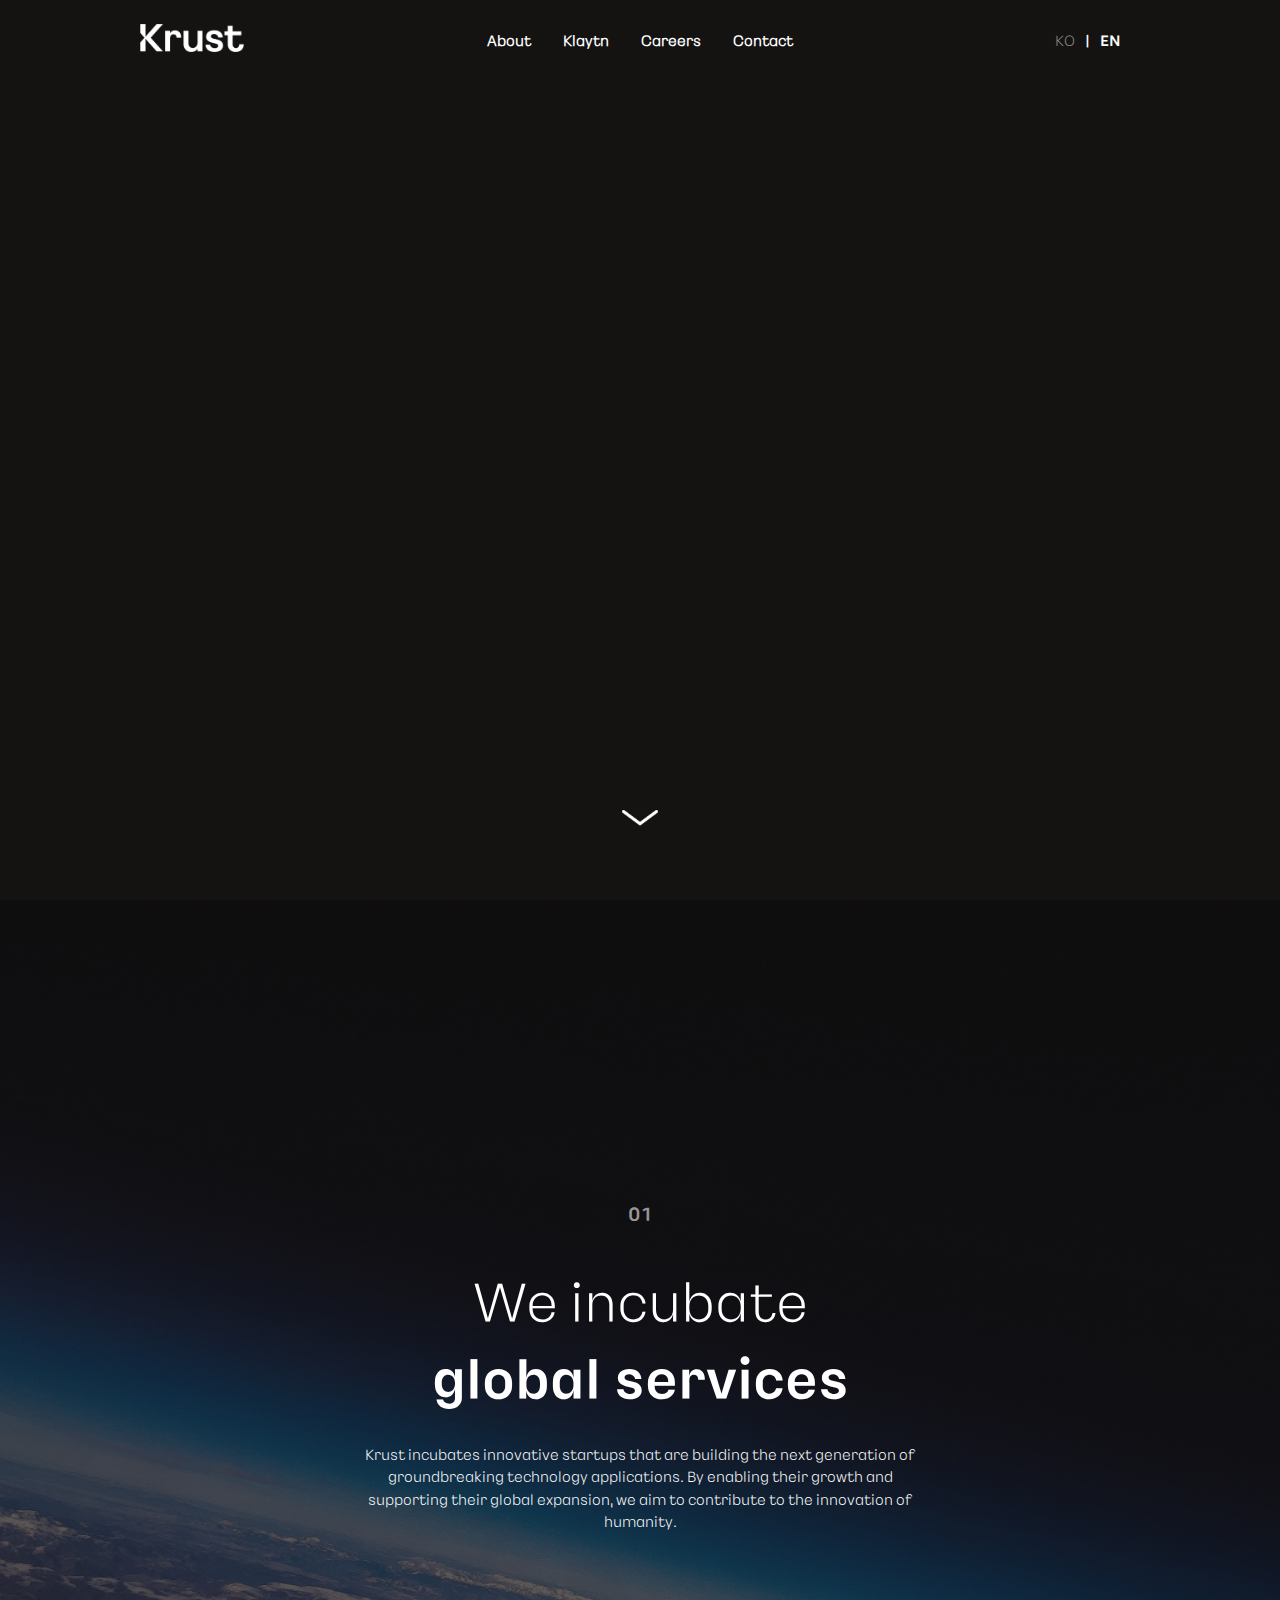
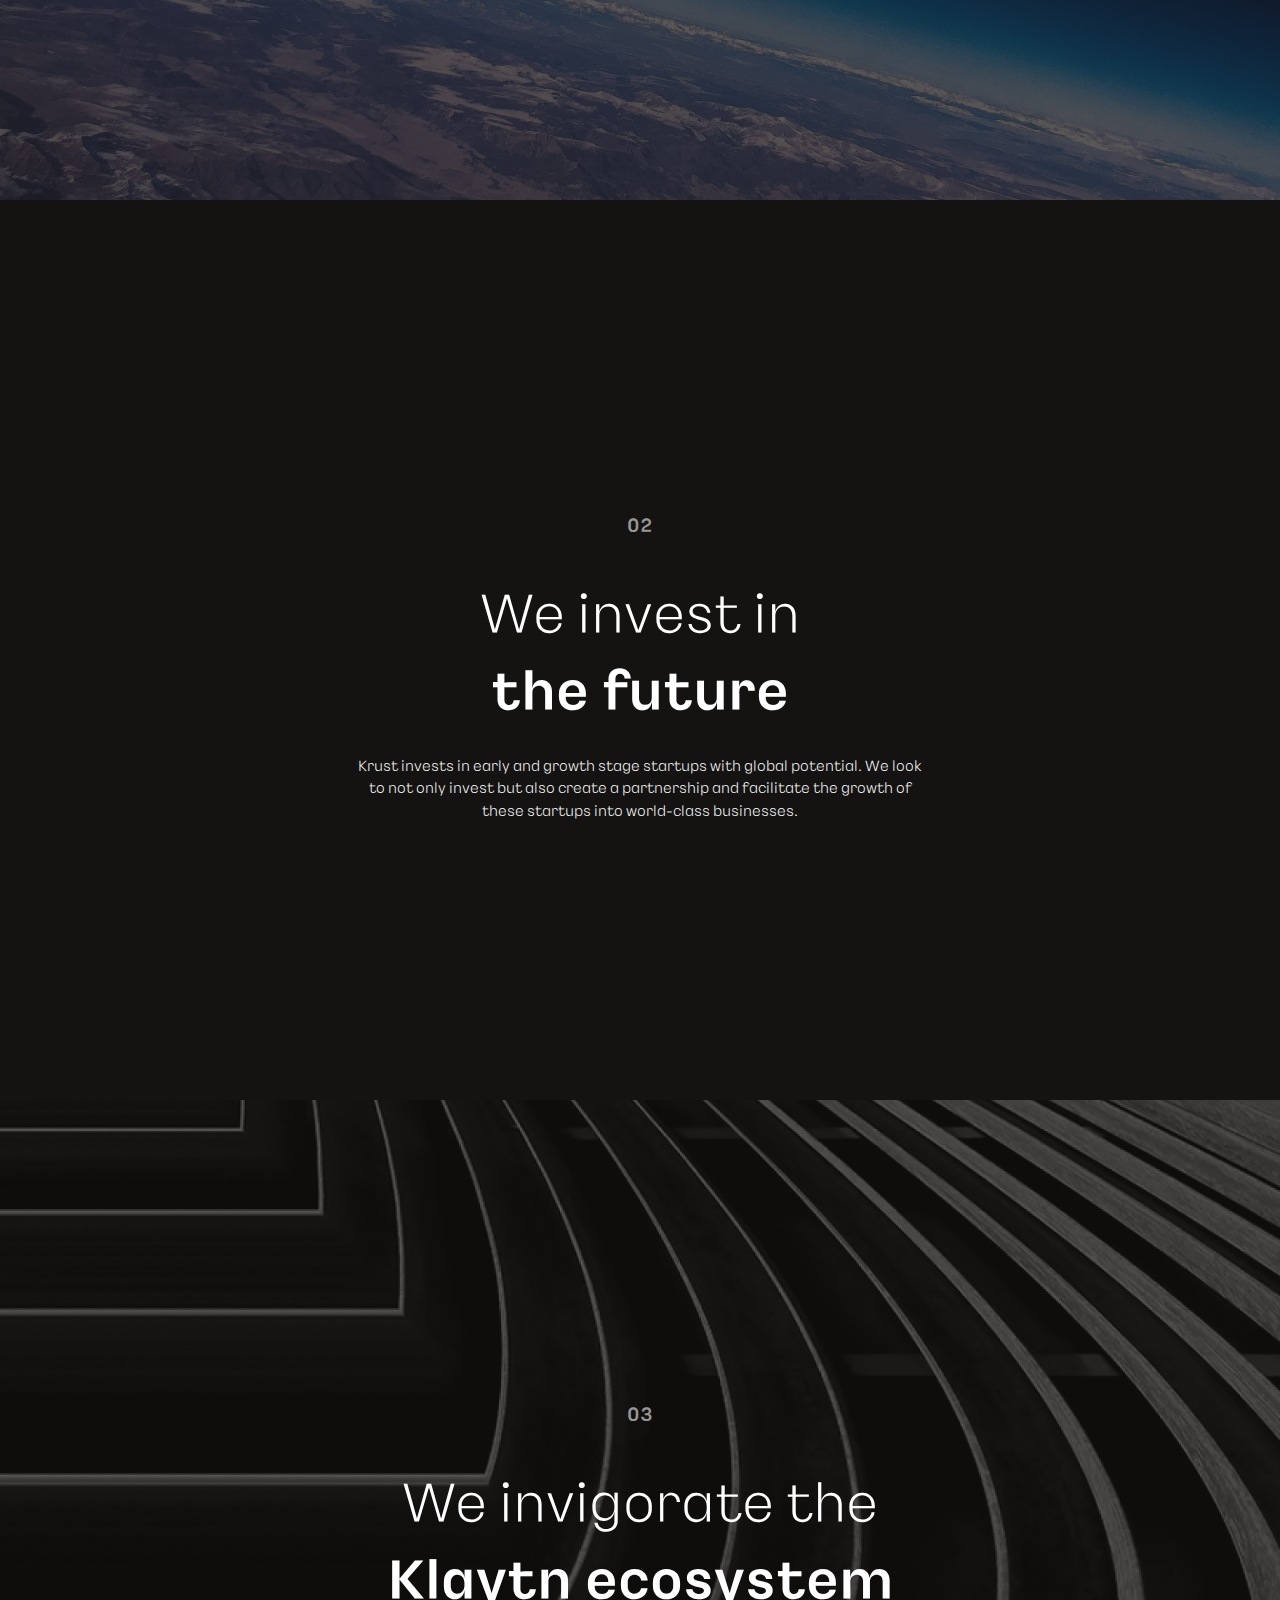
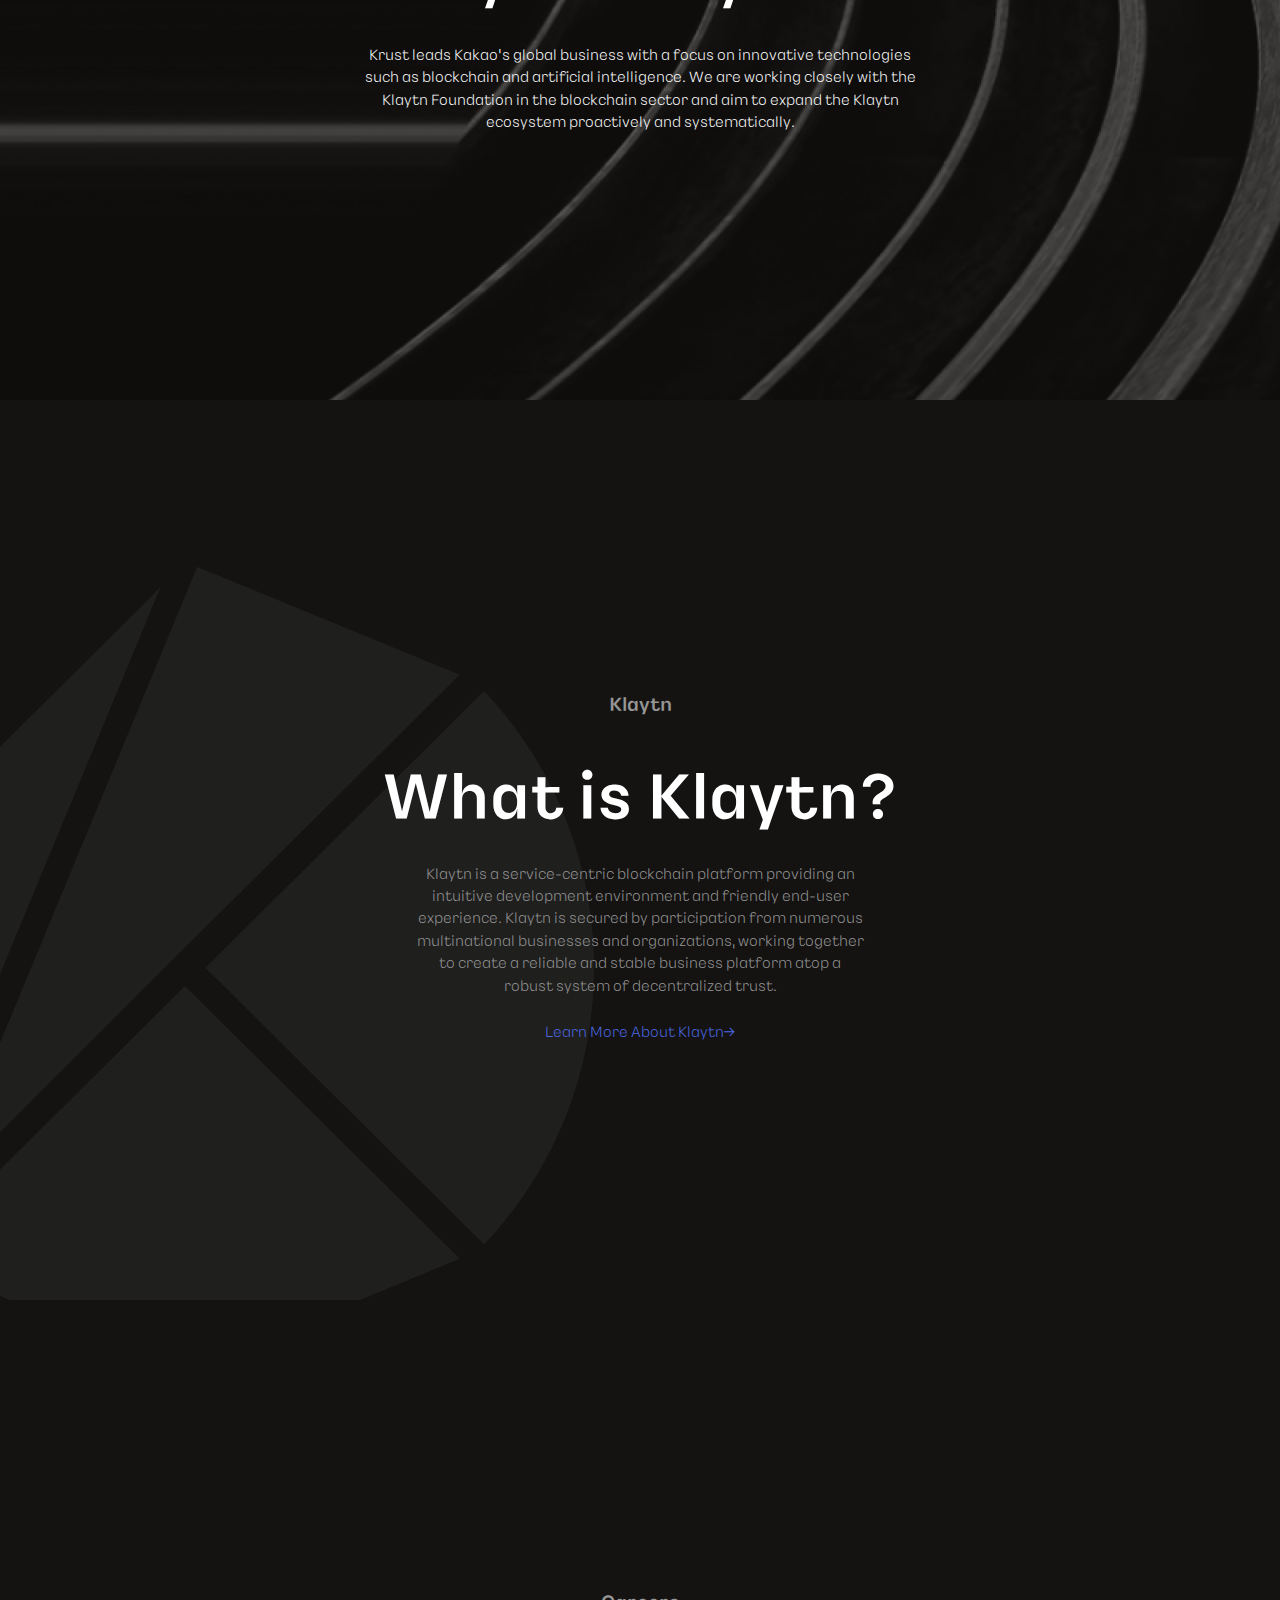
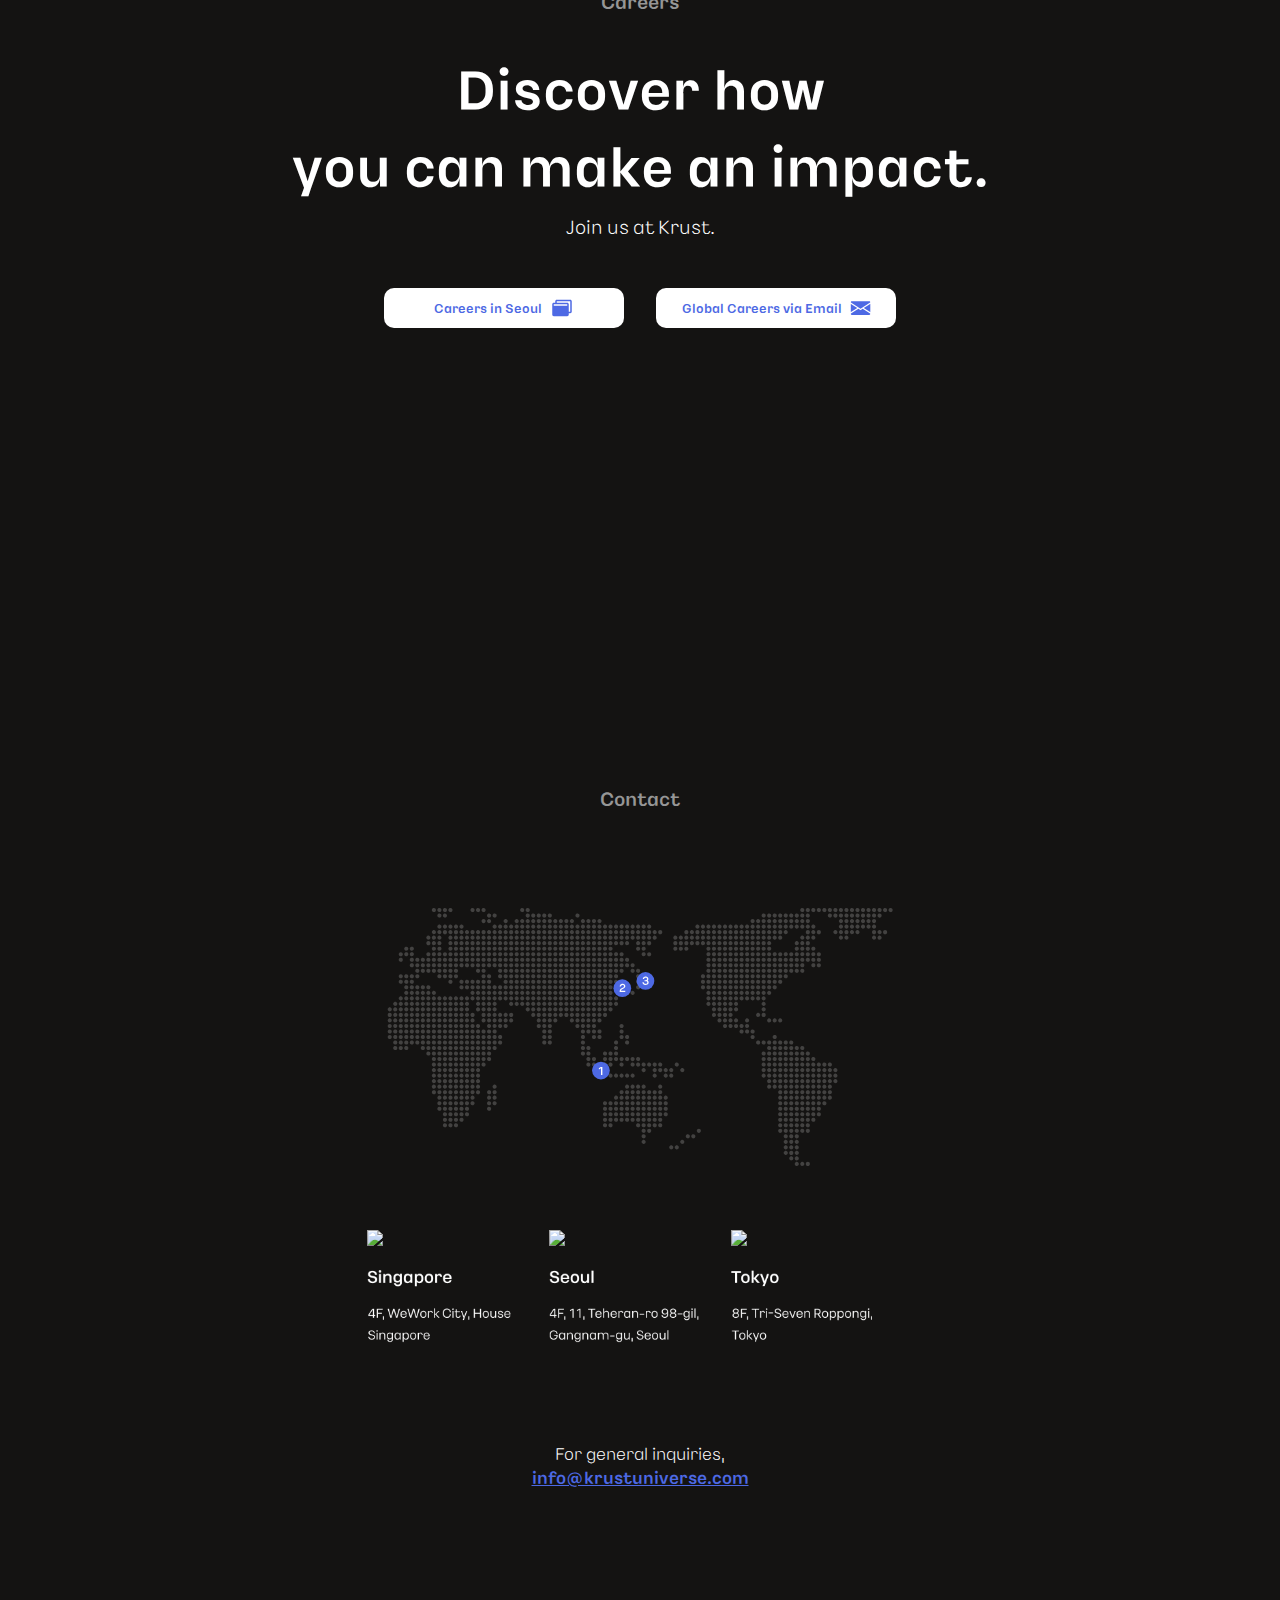
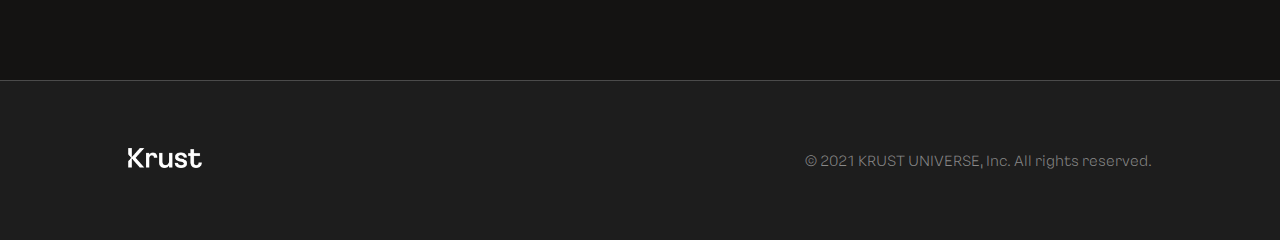
==== index.html @ 685174ff "Organizing files" ====
<!DOCTYPE html>
<html lang="en">
    <head>
        <meta charset="UTF-8">
        <meta http-equiv="X-UA-Compatible" content="IE=edge,chrome=1" />
        <meta name="viewport" content="width=device-width, initial-scale=1, maximum-scale=1, user-scalable=0" />
        <title>Krust</title>
        <link rel="shortcut icon" type="image/jpg" href="./img/fav.png"/>
        <link rel="stylesheet" type="text/css" href="style.css"/>
        <script src="script.js"></script>
    </head>
    <body>
        <div class="header-base header">
            <div class="header-content">
                <a href="#Krust">
                    <img style="height:28px;" src="./img/Krust_Logotype_W.png"/>
                </a>
            </div>
            <div class="header-content plain-text">
                <a href="#About01"><h2 id="menu-about">About</h2></a>
                <a href="#Klaytn"><h2 id="menu-klaytn">Klaytn</h2></a>
                <a href="#Careers"><h2 id="menu-careers">Careers</h2></a>
                <a href="#Contact"><h2 id="menu-contact">Contact</h2></a>
            </div>
            <div class="header-content">
                <div class="lang-button" id="lang-kr" style="color: #898989;" onclick="changeLangToKr()">KO</div>
                <h5 style="margin:0.5rem;">|</h5>
                <div class="lang-button" id="lang-en" style="font-family: 'Kakaosmallbold';"onclick="changeLangToEn()">EN</div>
            </div>
        </div>
        <div class="header-base header-mobile">
            <div style="margin-left: 2rem;" onclick="closeMobileMenu()">
                <a href="#Krust"><img style="height:28px;" src="./img/Krust_Logotype_W.png"/></a>
            </div>
            <div style="display:flex;">
                <div class="header-content-m plain-text">
                    <div class="lang-button" id="lang-kr-mobile" style="color: #898989;" onclick="changeLangToKr()">KO</div>
                    <h5 style="margin:0.5rem;">|</h5>
                    <div class="lang-button" id="lang-en-mobile" style="font-family: 'Kakaosmallbold';"onclick="changeLangToEn()">EN</div>
                </div>
                <div class="header-menu-mobile" onclick="toggleMobileMenu()">
                    <span class="header-menu-mobile-bar"></span>
                    <span class="header-menu-mobile-bar"></span>
                    <span class="header-menu-mobile-bar"></span>
                </div>
            </div>
        </div>
        <div id="menu-mobile">
            <a href="#About01"><h2 onclick="closeMobileMenu()">About</h2></a>
            <a href="#Klaytn"><h2 onclick="closeMobileMenu()">Klaytn</h2></a>
            <a href="#Careers"><h2 onclick="closeMobileMenu()">Careers</h2></a>
            <a href="#Contact"><h2 onclick="closeMobileMenu()">Contact</h2></a>
        </div>
        <div class="page" id="Krust">
            <a href="#About01"><img id="arrow-down" src ="./img/arrow_down.png"/></a>
            <video id="vid-pc" height="100%" autoplay muted loop> 
                <source src="./vid/Krust_video-pc.mp4" type="video/mp4">
                Please check your browser, your browser does not support the video tag.
            </video>
            <video id="vid-mobile" height="100%" autoplay muted loop playsinline> 
                <source src="./vid/Krust_video-m.mp4" type="video/mp4">
                Please check your browser, your browser does not support the video tag.
            </video>
        </div>
        <div class="page" id="About01">
            <div class="mini-heading">01</div>
            <div class="heading-med">
                We incubate
                <div class="bold">global services</div>
            </div>
            <div class="content-desc plain-text en paragraph">
                Krust incubates innovative startups that are building the next generation of groundbreaking technology applications. 
                By enabling their growth and supporting their global expansion, we aim to contribute to the innovation of humanity.
            </div>
            <div class="content-desc plain-text kr paragraph">
                Krust는 차세대 기술 기반 어플레케이션을 만드는 혁신적인 스타트업을 인큐베이팅합니다.
                이들을 성장시키고 글로벌 시장으로 확장하게 함으로써 인류의 혁신에 기여하고자 합니다.
            </div>
        </div>
        <div class="page" id="About02">
            <div class="mini-heading">02</div>
            <div class="heading-med ">
                We invest in
                <div class="bold">the future</div>
            </div>
            <div class="content-desc plain-text en paragraph">
                Krust invests in early and growth stage startups with global potential. 
                We look to not only invest but also create a partnership and facilitate the growth of these startups into world-class businesses.
            </div>
            <div class="content-desc plain-text kr paragraph">
                Krust는 글로벌로 확장할 수 있는 잠재력을 가진 초기 성장단계의 스타트업을 발굴하여 투자합니다.
                투자한 기업간의 파트너십을 구축하고 성장을 지원함으로써 세계적인 기업으로 발돋움하는 데에 보탬이 되고자 합니다.             
            </div>
        </div>
        <div class="page" id="About03">
            <div class="mini-heading">03</div>
            <div class="heading-med">
                We invigorate the
                <div class="bold">Klaytn ecosystem</div>
            </div>
            <div class="content-desc plain-text en paragraph">
                Krust leads Kakao's global business with a focus on innovative technologies such as blockchain and artificial intelligence. 
                We are working closely with the Klaytn Foundation in the blockchain sector and aim to expand the Klaytn ecosystem proactively and systematically.
            </div>
            <div class="content-desc plain-text kr paragraph">
                Krust는 블록체인, 인공지능과 같은 혁신적인 기술을 바탕으로 카카오의 글로벌 비즈니스를 주도합니다.
                블록체인 영역에서는 Klaytn 재단과 긴밀한 협력 관계를 구축하여 체계적으로 Klaytn 생태계를 확장하고자 합니다.
            </div>
        </div>
        <div class="page" id="Klaytn">
            <div class="mini-heading">Klaytn</div>
            <div class="heading-big">
                <div class="bold">What is Klaytn?</div>
            </div>
            <div class="klaytn-desc plain-text en paragraph">
                Klaytn is a service-centric blockchain platform providing an intuitive development environment and friendly end-user experience. 
                Klaytn is secured by participation from numerous multinational businesses and organizations, 
                working together to create a reliable and stable business platform atop a robust system of decentralized trust. 
            </div>
            <div class="klaytn-desc plain-text kr paragraph">
                Klaytn은 사용자 친화적인 경험과 직관적인 개발환경을 제공하는 서비스 중심의 블록체인 플랫폼입니다. 
                Klaytn 플랫폼에는 세계적인 기업들이 함께 참여하여 신뢰성과 안정성을 바탕으로 실질적인 서비스를 개발하고 블록체인 대중화를 위해 함께 노력합니다.
            </div>
            <div class="klaytn-learnmore plain-text paragraph">
                <a href="https://klaytn.foundation/" target="_blank">
                    <div class="en">   
                        Learn More About Klaytn->
                    </div>
                    <div class="kr">   
                        Klaytn에 대해 더 알아보기->
                    </div>
                </a>
                </div>
        </div>
        <div class="page" id="Careers">
            <div class="mini-heading">Careers</div>
            <div class="heading-med">
                <div class="bold en">Discover how</div>
                <div class="bold en">you can make an impact.</div>
            </div>
            <div class="heading-med">
                <div class="bold kr">새로운 세계로 향하는 도약,</div>
                <div class="bold kr">당신의 도전을 기다립니다.</div>
            </div>
            <div class="content-desc plain-text-big en">
                Join us at Krust.
            </div>
            <div class="button-group">
                <a href="https://krustuniverse.recruiter.co.kr" target="_blank">
                    <div class="button-main bold">
                        <div class="en">
                            Careers in Seoul
                        </div>
                        <div class="kr">
                            채용중인 공고 보기
                        </div>
                        <img class="icon-blue" src="./img/icon-page.svg"/>
                        <img class="icon-white" src="./img/icon-page-white.svg"/>
                    </div>
                </a>
                <a href="mailto:join@krustuniverse.com" target="_blank">
                    <div class="button-main bold">
                        <div class="en">
                            Global Careers via Email
                        </div>
                        <div class="kr">
                            글로벌 채용 지원하기
                        </div>
                        <img class="icon-blue" src="./img/icon-mail.svg"/>
                        <img class="icon-white" src="./img/icon-mail-white.svg"/>
                    </div>
                </a>
            </div>
        </div>
        <div class="page-long" id="Contact">
            <div style="margin-top: 90px;" class="mini-heading">Contact</div>
            <img class="locations" src="./img/Frame.svg"/>
            <div class="location-descriptions">
                <div class="location-desc">
                    <img class="loc-num" src="./img/locations/1-num.png"/>
                    <img class="loc-txt" src="./img/locations/1-text.png"/>
                </div>
                <div class="location-desc">
                    <img class="loc-num" src="./img/locations/2-num.png"/>
                    <img class="loc-txt" src="./img/locations/2-text.png"/>
                </div>
                <div class="location-desc">
                    <img class="loc-num" src="./img/locations/3-num.png"/>
                    <img class="loc-txt" src="./img/locations/3-text.png"/>
                </div>
                <!--<div class="location-desc">
                    <img class="loc-num" src="./img/locations/4-num.png"/>
                    <img class="loc-txt" src="./img/locations/4-text.png"/>
                </div>-->
            </div>
            <div style="margin-top: 6rem">
                <div class="en">
                    For general inquiries,
                </div>
                <div class="kr">
                    다른 문의 사항은 이메일로 연락 바랍니다.
                </div>
            </div>
            <div style="margin-bottom: 6rem">
                <a class="bold" style="color: #4D69E4; text-decoration: underline;" href="mailto:info@krustuniverse.com">
                    info@krustuniverse.com
                </a>
            </div>
        </div>
        <div id="footer">
            <div class="footer-content">
                <div>
                    <img style="height:20px;" src="./img/Krust_Logotype_W.png"/>
                </div>
                <div class="plain-text" style="color:#898989">
                    © 2021 KRUST UNIVERSE, Inc. All rights reserved.
                </div>
            </div>
        </div>
    </body>
</html>
---- style.css ----
@font-face {
    font-family: "Kakaosmall";
    src: url("./font/KakaoSmallOTF.otf") format("opentype");
}
@font-face {
    font-family: "Kakaosmalllight";
    src: url("./font/KakaoSmallOTFLight.otf") format("opentype");
}
@font-face {
    font-family: "Kakaosmallbold";
    src: url("./font/KakaoSmall\ OTF\ Bold.otf") format("opentype");
}

* {
    outline: 0;
    margin: 0;
    padding: 0;
}

html {
    width: 100vw;
    scroll-behavior: smooth;
    overflow-x: hidden;
}

body {
    width: 100%;
    background-color: #141312;
    background-color: rgba(20, 19, 18, 1);
    font-family: "Kakaosmalllight";
    color: white;
    text-align: center;
    overflow-x: hidden;
    word-break: keep-all;
    word-wrap: break-word;
}

canvas {
    width: 100%;
}

/** HEADER **/

.header-base {
    position: fixed;
    top: 0;
    width: 100%;
    height: 80px;
    background-color: #141312;
    background-color: rgba(20, 19, 18, 1);
    flex-direction: row;
    align-items: center;
    justify-content: space-between;
    z-index: 100;
}

.header {
    display: flex;
}

.header-mobile {
    display: none;
}

.header-content {
    width: 30vw;
    height: 80%;
    display: flex;
    align-items: center;
    justify-content: center;
}

.header-content-m {
    display: flex;
    align-items:center;
    justify-content:center;
    margin-right: 1rem;
}

.header-menu-mobile {
    display: flex;
    flex-direction:column;
    align-items:center;
    justify-content:space-around;
    z-index: 100;
}

.header-menu-mobile-bar {
    width: 30px; 
    height:2px; 
    background-color: white; 
    margin-bottom: 6px; 
    margin-right: 2rem;
    border-radius: 2px;
}

#menu-mobile {
    position: fixed;
    top: 80px;
    width: 100%;
    background-color: #141312;
    background-color: rgba(20, 19, 18, 1);
    display: none;
    flex-direction: column;
    align-items: center;
    justify-content: space-between;
    z-index: 100;
}

@media only screen and (max-width: 768px) {
    .header {
        display: none;
    }
    .header-mobile {
        display: flex;
    }
}

/** PAGES **/
.page {
    display: flex;
    flex-direction: column;
    width: 100vw;
    height: 100vh;
    align-items: center;
    justify-content: center;
    z-index: 1;
}

.page-long {
    display: flex;
    flex-direction: column;
    height: 120vh;
    width: 100vw;
    align-items: center;
    justify-content: center;
}


#About01 {
    background-image:url("./img/Page2BG.png");
    background-position: center;  
    background-repeat: no-repeat;
    background-size: cover;
}

#About02 {
    background-image:url("./img/Page3BG.png");
    background-position: center;  
    background-repeat: no-repeat;
    background-size: cover;
}

#About03 {
    background-image:url("./img/Page4BG.png");
    background-position: center;  
    background-repeat: no-repeat;
    background-size: cover;
}

#Klaytn {
    background-image:url("./img/klaytn-logo-white.png");
    background-position-x: -111px;
    background-position-y: 162px;
    background-repeat: no-repeat;
}

#Careers {
    background-image:url("./img/PageCareersBG.png");
    background-position: center;  
    background-repeat: no-repeat;
    background-size: cover;
}

#footer {
    width: 100vw;
    height: 160px;
    box-shadow: 0 1px 0 #4B4B4B inset;
    background-color: #1D1D1D;
    display: flex;
    align-items: center;
    justify-content: space-around;
}

/** PAGE CONTENT **/
.content-desc {
    width: 45%;
    font-family:"Kakaosmalllight";
}

.klaytn-desc {
    width: 35%;
    color: #969696;
    font-family:"Kakaosmalllight";
}

.klaytn-learnmore {
    color: #4D69E4;
}

.klaytn-learnmore:hover {
    font-family: "Kakaosmallbold";
}

.locations {
    width: 40%;
    margin: 5%;
}

.location-descriptions {
    display: flex;
    flex-direction: row;
    align-items: center;
    justify-content: center;
}

.location-desc {
    display: flex;
    flex-direction: column;
    align-items: flex-start;
}

.location-desc .loc-num {
    width: 20px;
    margin-bottom: 1rem;
}
.location-desc .loc-txt {
    width: 150px;
    margin-right: 2rem;
}

#vid-pc {
    display: block;
}

.button-group {
    display: flex;
    flex-direction: row;
    margin-top: 2rem;
}

#vid-mobile {
    display: none;
}

.footer-content {
    width: 80%;
    display: flex;
    align-items: center;
    justify-content: space-between;
    margin: 5%;
}

@media only screen and (max-width: 768px) {
    .page-long {
        height: auto;
    }
    .content-desc {
        width: 80%;
    }
    .klaytn-desc {
        width: 80%;
    }
    .locations {
        height: auto;
        width: 80%;
    }
    .location-descriptions {
        flex-direction: column;
    }
    .location-desc {
        margin:2rem;
    }
    #vid-pc {
        display: none;
    }
    #vid-mobile {
        display: block;
    }
    .button-group{
        flex-direction: column;
    }
    .footer-content {
        flex-direction: column;
        width: 90%;
    }    
}

/* FONT SIZES */
.mini-heading {
    font-size: 18px;
    margin: 2rem;
    font-family: "Kakaosmallbold";
    color: #969696;
}

.heading-med {
    margin: 0.2rem;
    font-size: 52px;
}

.heading-big {
    font-size: 60px;
}

.plain-text {
    font-size: 14px;
}

.plain-text-big {
    font-size: 18px;
}

.bold {
    font-family: "Kakaosmallbold";
}

h2, h4, p, li{
    margin: 1rem;
}


h2 {
    font-size: 14px;
}

h5 {
    font-size: 14px;
    margin:0.1rem;
}

a {
    color: inherit;
    text-decoration: none;
}

.lang-button {
    font-size: 14px;
    margin:0.1rem;
    cursor: pointer;
}

@media only screen and (max-width: 768px) {
    .plain-text {
        font-size: 12px;
    }
    .plain-text-big {
        font-size: 16px;
    }
    .heading-med {
        font-size: 30px;
    }
    .heading-big {
        font-size: 36px;
    }
}



.button-main {
    background-color:white;
    color: #4D69E4;
    width: 240px;
    height: 40px;
    display:flex;
    align-items: center;
    justify-content:center;
    border-radius: 10px;
    font-size: 12px;
    margin: 1rem;
}

.button-main:hover {
    background-color:#4D69E4;
    color: white;
}
.button-main:active {
    background-color:#2E4AC6;
    color: white;
}

.icon-white {
    margin-left: 8px;
    display: none;
}  
.icon-blue {
    margin-left: 8px;
    display: block;
}
.button-main:hover .icon-white, .button-main:active .icon-white {
    display: block;
}  
.button-main:hover .icon-blue, .button-main:active .icon-blue {
    display: none;
}

.kr {
    display: none;
}

.en {
    display: block;
}

#arrow-down {
    position: absolute;
    width: 36px;
    left: calc(50vw - 18px);
    top: 90vh;  
    z-index:99;
    cursor:pointer;
    -webkit-animation:animation-1l32y9a 2s infinite;
    animation: animation-1l32y9a 2s infinite;
}

/*.css-j46d2{
    width:28px;
    height:auto;
    cursor:pointer;
    -webkit-animation:animation-1l32y9a 2s infinite;
    animation:animation-1l32y9a 2s infinite;
}*/
@-webkit-keyframes animation-1l32y9a{
    0%{opacity:0;}
    50%{-webkit-transform:translateY(-8px);-moz-transform:translateY(-8px);-ms-transform:translateY(-8px);transform:translateY(-8px);opacity:1;}
    100%{opacity:0;}
}
@keyframes animation-1l32y9a{
    0%{opacity:0;}
    50%{-webkit-transform:translateY(-8px);-moz-transform:translateY(-8px);-ms-transform:translateY(-8px);transform:translateY(-8px);opacity:1;}
    100%{opacity:0;}
}
.paragraph {
    margin-top: 1.5rem;
    line-height: 1.6;
}
/*
Extra small devices (phones, 600px and down)
@media only screen and (max-width: 600px) {...}

/* Small devices (portrait tablets and large phones, 600px and up)
@media only screen and (min-width: 600px) {...}

/* Medium devices (landscape tablets, 768px and up)
@media only screen and (min-width: 768px) {...}

/* Large devices (laptops/desktops, 992px and up)
@media only screen and (min-width: 992px) {...}

/* Extra large devices (large laptops and desktops, 1200px and up)
@media only screen and (min-width: 1200px) {...}
*/
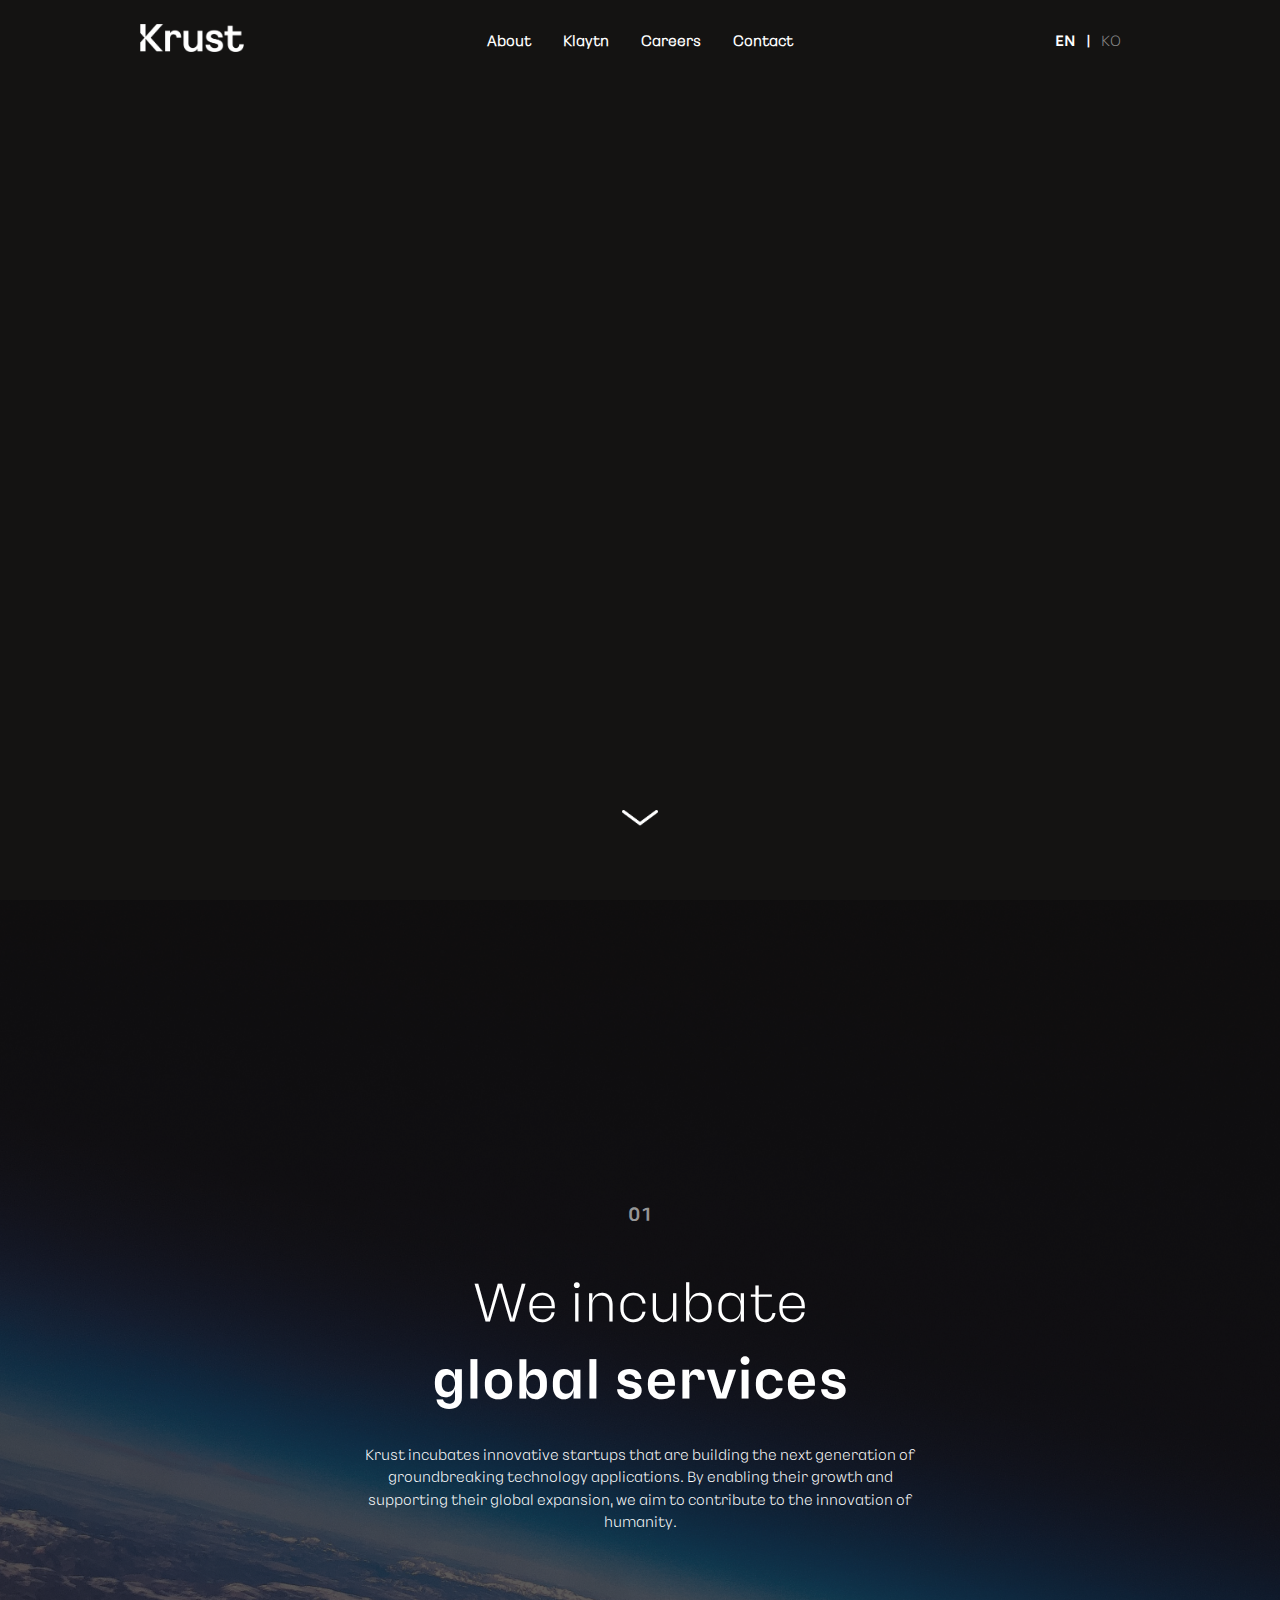
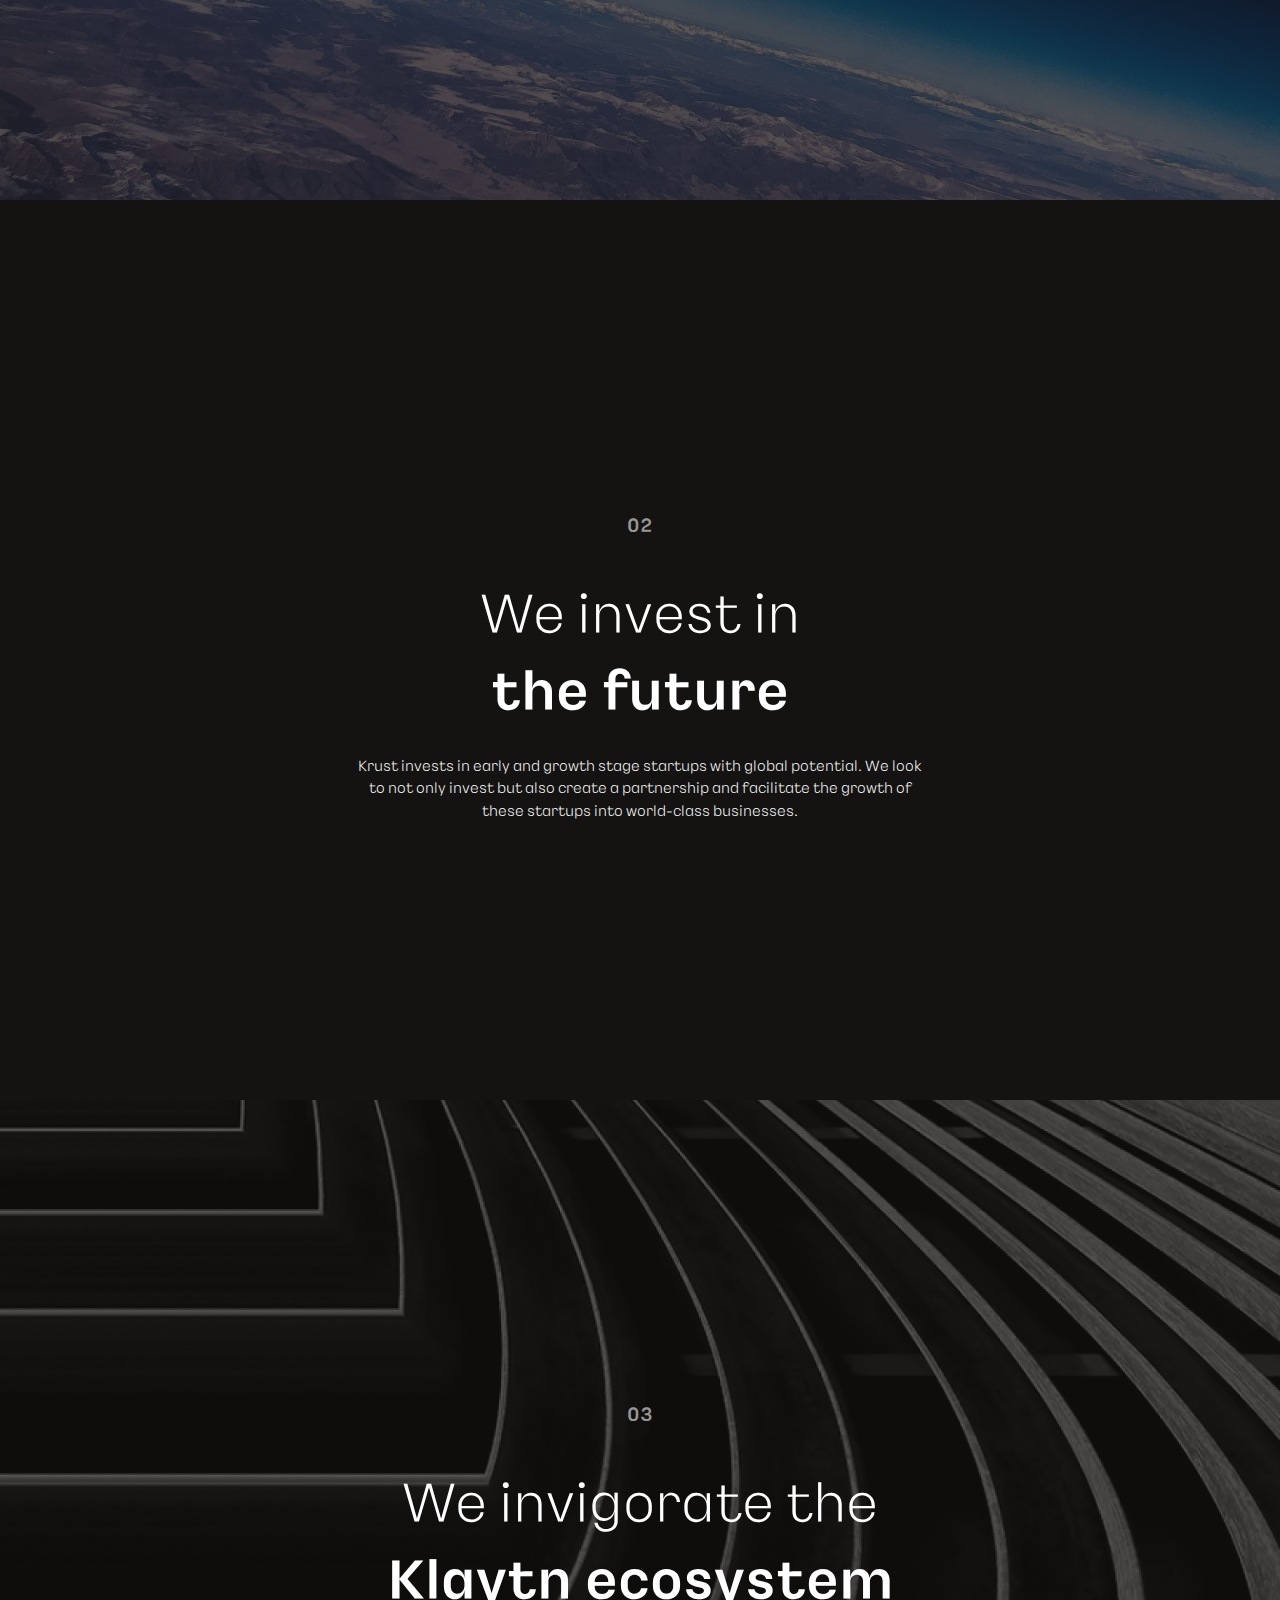
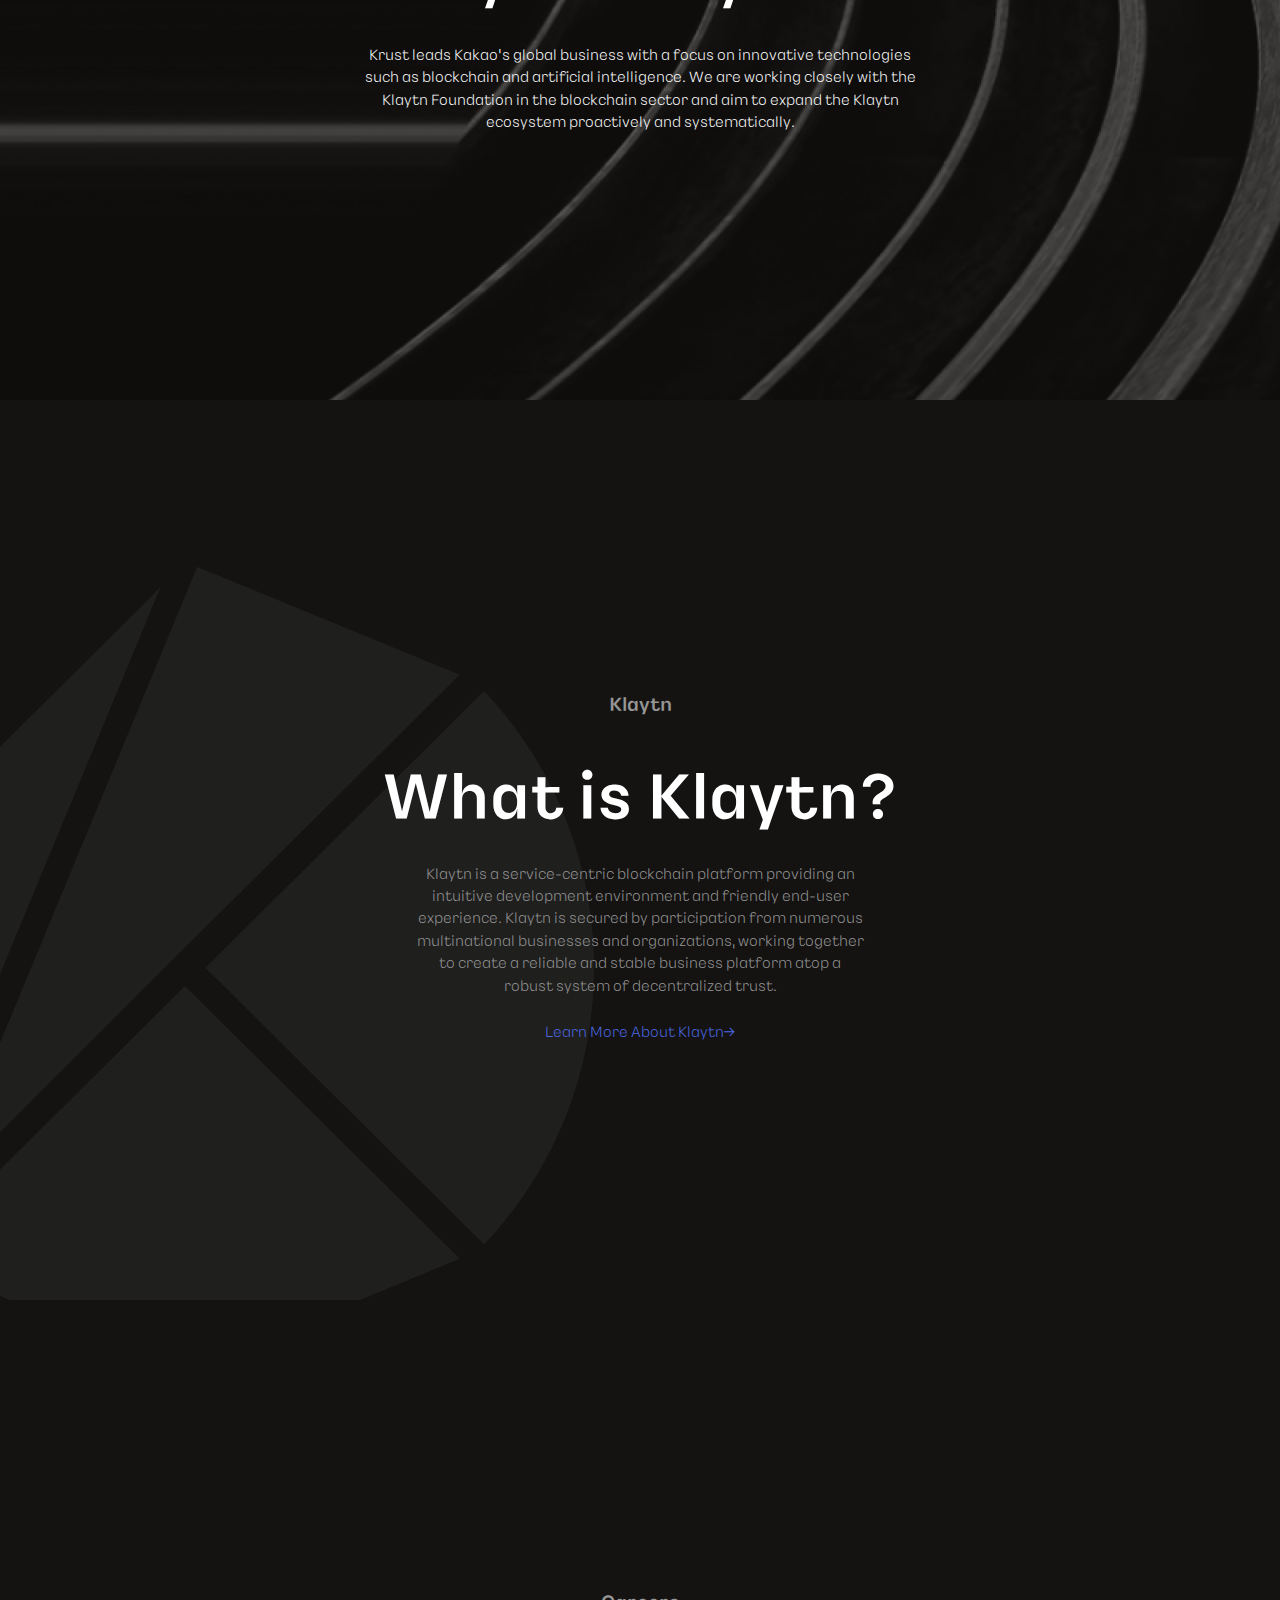
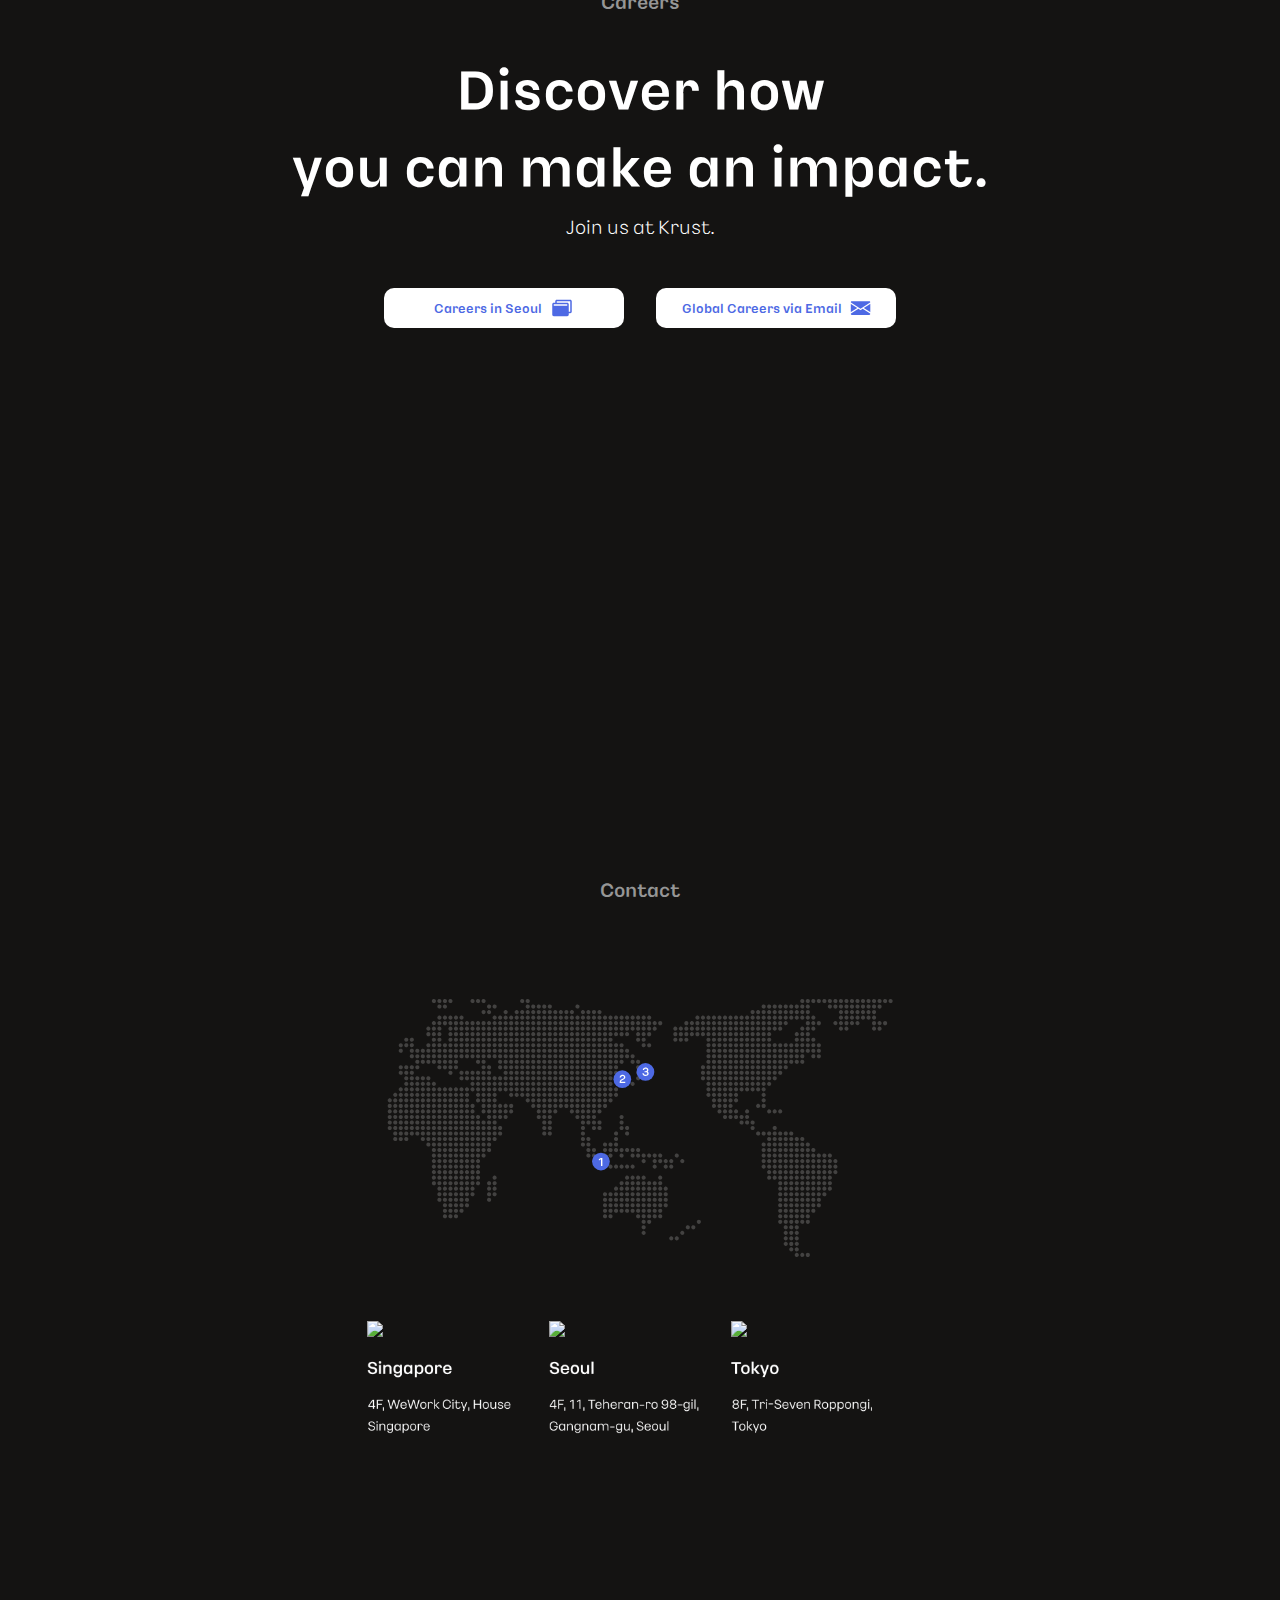
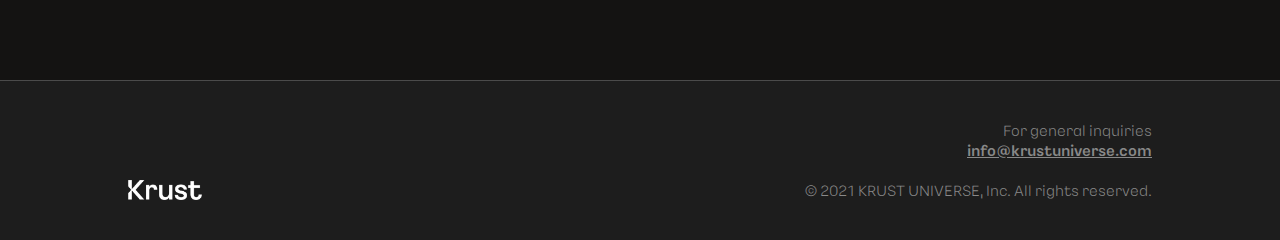
==== commit e1b1c525: "ko|en change, korean text changes, contact to footer, video changes" ====
--- a/index.html
+++ b/index.html
@@ -23,9 +23,9 @@
                 <a href="#Contact"><h2 id="menu-contact">Contact</h2></a>
             </div>
             <div class="header-content">
+                <div class="lang-button" id="lang-en" style="font-family: 'Kakaosmallbold';"onclick="changeLangToEn()">EN</div>
+                <h5 style="margin:0.5rem;">|</h5>
                 <div class="lang-button" id="lang-kr" style="color: #898989;" onclick="changeLangToKr()">KO</div>
-                <h5 style="margin:0.5rem;">|</h5>
-                <div class="lang-button" id="lang-en" style="font-family: 'Kakaosmallbold';"onclick="changeLangToEn()">EN</div>
             </div>
         </div>
         <div class="header-base header-mobile">
@@ -34,9 +34,9 @@
             </div>
             <div style="display:flex;">
                 <div class="header-content-m plain-text">
+                    <div class="lang-button" id="lang-en-mobile" style="font-family: 'Kakaosmallbold';"onclick="changeLangToEn()">EN</div>
+                    <h5 style="margin:0.5rem;">|</h5>
                     <div class="lang-button" id="lang-kr-mobile" style="color: #898989;" onclick="changeLangToKr()">KO</div>
-                    <h5 style="margin:0.5rem;">|</h5>
-                    <div class="lang-button" id="lang-en-mobile" style="font-family: 'Kakaosmallbold';"onclick="changeLangToEn()">EN</div>
                 </div>
                 <div class="header-menu-mobile" onclick="toggleMobileMenu()">
                     <span class="header-menu-mobile-bar"></span>
@@ -57,9 +57,9 @@
                 <source src="./vid/Krust_video-pc.mp4" type="video/mp4">
                 Please check your browser, your browser does not support the video tag.
             </video>
-            <video id="vid-mobile" height="100%" autoplay muted loop playsinline> 
+            <video id="vid-mobile" height="100%" poster="./vid/krust-m-frame1.png" autoplay muted loop playsinline webkit-playsinline> 
                 <source src="./vid/Krust_video-m.mp4" type="video/mp4">
-                Please check your browser, your browser does not support the video tag.
+                <img src="./vid/krust-m.gif"/>
             </video>
         </div>
         <div class="page" id="About01">
@@ -88,8 +88,8 @@
                 We look to not only invest but also create a partnership and facilitate the growth of these startups into world-class businesses.
             </div>
             <div class="content-desc plain-text kr paragraph">
-                Krust는 글로벌로 확장할 수 있는 잠재력을 가진 초기 성장단계의 스타트업을 발굴하여 투자합니다.
-                투자한 기업간의 파트너십을 구축하고 성장을 지원함으로써 세계적인 기업으로 발돋움하는 데에 보탬이 되고자 합니다.             
+                Krust는 글로벌로 확장할 수 있는 잠재력을 가진 초기 성장단계의 스타트업을 발굴하여 투자합니다. 
+                또한, 해당기업과 파트너십을 구축하고 성장을 지원함으로써 세계적인 기업으로 발돋움하는 데에 보탬이 되고자 합니다.
             </div>
         </div>
         <div class="page" id="About03">
@@ -173,7 +173,7 @@
             </div>
         </div>
         <div class="page-long" id="Contact">
-            <div style="margin-top: 90px;" class="mini-heading">Contact</div>
+            <div class="mini-heading">Contact</div>
             <img class="locations" src="./img/Frame.svg"/>
             <div class="location-descriptions">
                 <div class="location-desc">
@@ -188,32 +188,22 @@
                     <img class="loc-num" src="./img/locations/3-num.png"/>
                     <img class="loc-txt" src="./img/locations/3-text.png"/>
                 </div>
-                <!--<div class="location-desc">
-                    <img class="loc-num" src="./img/locations/4-num.png"/>
-                    <img class="loc-txt" src="./img/locations/4-text.png"/>
-                </div>-->
-            </div>
-            <div style="margin-top: 6rem">
-                <div class="en">
-                    For general inquiries,
-                </div>
-                <div class="kr">
-                    다른 문의 사항은 이메일로 연락 바랍니다.
-                </div>
-            </div>
-            <div style="margin-bottom: 6rem">
-                <a class="bold" style="color: #4D69E4; text-decoration: underline;" href="mailto:info@krustuniverse.com">
-                    info@krustuniverse.com
-                </a>
             </div>
         </div>
         <div id="footer">
             <div class="footer-content">
-                <div>
+                <div style="display: flex;">
                     <img style="height:20px;" src="./img/Krust_Logotype_W.png"/>
                 </div>
-                <div class="plain-text" style="color:#898989">
-                    © 2021 KRUST UNIVERSE, Inc. All rights reserved.
+                <div class="footer-right plain-text" style="color:#898989">
+                    For general inquiries
+                    <a class="bold" style="text-decoration: underline;" href="mailto:info@krustuniverse.com">
+                        info@krustuniverse.com
+                    </a>
+                    <br>
+                    <div class="plain-text" style="color:#898989"> 
+                        © 2021 KRUST UNIVERSE, Inc. All rights reserved.
+                    </div>
                 </div>
             </div>
         </div>
--- a/style.css
+++ b/style.css
@@ -1,15 +1,6 @@
-@font-face {
-    font-family: "Kakaosmall";
-    src: url("./font/KakaoSmallOTF.otf") format("opentype");
-}
-@font-face {
-    font-family: "Kakaosmalllight";
-    src: url("./font/KakaoSmallOTFLight.otf") format("opentype");
-}
-@font-face {
-    font-family: "Kakaosmallbold";
-    src: url("./font/KakaoSmall\ OTF\ Bold.otf") format("opentype");
-}
+@font-face { font-family: "Kakaosmall"; src: url("./font/KakaoSmallOTF.otf") format("opentype"); }
+@font-face { font-family: "Kakaosmalllight"; src: url("./font/KakaoSmallOTFLight.otf") format("opentype"); }
+@font-face { font-family: "Kakaosmallbold"; src: url("./font/KakaoSmall\ OTF\ Bold.otf") format("opentype"); }
 
 * {
     outline: 0;
@@ -39,8 +30,8 @@
     width: 100%;
 }
 
-/** HEADER **/
-
+
+/*** Header ***/
 .header-base {
     position: fixed;
     top: 0;
@@ -116,7 +107,8 @@
     }
 }
 
-/** PAGES **/
+
+/*** Pages ***/
 .page {
     display: flex;
     flex-direction: column;
@@ -135,7 +127,6 @@
     align-items: center;
     justify-content: center;
 }
-
 
 #About01 {
     background-image:url("./img/Page2BG.png");
@@ -182,7 +173,9 @@
     justify-content: space-around;
 }
 
-/** PAGE CONTENT **/
+
+
+/*** Page Content ***/
 .content-desc {
     width: 45%;
     font-family:"Kakaosmalllight";
@@ -224,6 +217,7 @@
     width: 20px;
     margin-bottom: 1rem;
 }
+
 .location-desc .loc-txt {
     width: 150px;
     margin-right: 2rem;
@@ -246,9 +240,15 @@
 .footer-content {
     width: 80%;
     display: flex;
-    align-items: center;
+    align-items: flex-end;
     justify-content: space-between;
     margin: 5%;
+}
+
+.footer-right {
+    display: flex;
+    flex-direction: column;
+    align-items: flex-end;
 }
 
 @media only screen and (max-width: 768px) {
@@ -286,77 +286,8 @@
     }    
 }
 
-/* FONT SIZES */
-.mini-heading {
-    font-size: 18px;
-    margin: 2rem;
-    font-family: "Kakaosmallbold";
-    color: #969696;
-}
-
-.heading-med {
-    margin: 0.2rem;
-    font-size: 52px;
-}
-
-.heading-big {
-    font-size: 60px;
-}
-
-.plain-text {
-    font-size: 14px;
-}
-
-.plain-text-big {
-    font-size: 18px;
-}
-
-.bold {
-    font-family: "Kakaosmallbold";
-}
-
-h2, h4, p, li{
-    margin: 1rem;
-}
-
-
-h2 {
-    font-size: 14px;
-}
-
-h5 {
-    font-size: 14px;
-    margin:0.1rem;
-}
-
-a {
-    color: inherit;
-    text-decoration: none;
-}
-
-.lang-button {
-    font-size: 14px;
-    margin:0.1rem;
-    cursor: pointer;
-}
-
-@media only screen and (max-width: 768px) {
-    .plain-text {
-        font-size: 12px;
-    }
-    .plain-text-big {
-        font-size: 16px;
-    }
-    .heading-med {
-        font-size: 30px;
-    }
-    .heading-big {
-        font-size: 36px;
-    }
-}
-
-
-
+
+/*** Buttons & Icons ***/
 .button-main {
     background-color:white;
     color: #4D69E4;
@@ -374,6 +305,7 @@
     background-color:#4D69E4;
     color: white;
 }
+
 .button-main:active {
     background-color:#2E4AC6;
     color: white;
@@ -383,13 +315,16 @@
     margin-left: 8px;
     display: none;
 }  
+
 .icon-blue {
     margin-left: 8px;
     display: block;
 }
+
 .button-main:hover .icon-white, .button-main:active .icon-white {
     display: block;
 }  
+
 .button-main:hover .icon-blue, .button-main:active .icon-blue {
     display: none;
 }
@@ -402,6 +337,82 @@
     display: block;
 }
 
+.lang-button {
+    font-size: 14px;
+    margin:0.1rem;
+    cursor: pointer;
+}
+
+
+/*** Text ***/
+.mini-heading {
+    font-size: 18px;
+    margin: 2rem;
+    font-family: "Kakaosmallbold";
+    color: #969696;
+}
+
+.heading-med {
+    margin: 0.2rem;
+    font-size: 52px;
+}
+
+.heading-big {
+    font-size: 60px;
+}
+
+.plain-text {
+    font-size: 14px;
+}
+
+.plain-text-big {
+    font-size: 18px;
+}
+
+.bold {
+    font-family: "Kakaosmallbold";
+}
+
+h2, h4, p, li{
+    margin: 1rem;
+}
+
+h2 {
+    font-size: 14px;
+}
+
+h5 {
+    font-size: 14px;
+    margin:0.1rem;
+}
+
+a {
+    color: inherit;
+    text-decoration: none;
+}
+
+.paragraph {
+    margin-top: 1.5rem;
+    line-height: 1.6;
+}
+
+@media only screen and (max-width: 768px) {
+    .plain-text {
+        font-size: 12px;
+    }
+    .plain-text-big {
+        font-size: 16px;
+    }
+    .heading-med {
+        font-size: 30px;
+    }
+    .heading-big {
+        font-size: 36px;
+    }
+}
+
+
+/*** Animated Arrow ***/
 #arrow-down {
     position: absolute;
     width: 36px;
@@ -409,45 +420,17 @@
     top: 90vh;  
     z-index:99;
     cursor:pointer;
-    -webkit-animation:animation-1l32y9a 2s infinite;
-    animation: animation-1l32y9a 2s infinite;
-}
-
-/*.css-j46d2{
-    width:28px;
-    height:auto;
-    cursor:pointer;
-    -webkit-animation:animation-1l32y9a 2s infinite;
-    animation:animation-1l32y9a 2s infinite;
-}*/
-@-webkit-keyframes animation-1l32y9a{
+    -webkit-animation:floating-anim 2s infinite;
+    animation: floating-anim 2s infinite;
+}
+
+@-webkit-keyframes floating-anim{
     0%{opacity:0;}
     50%{-webkit-transform:translateY(-8px);-moz-transform:translateY(-8px);-ms-transform:translateY(-8px);transform:translateY(-8px);opacity:1;}
     100%{opacity:0;}
 }
-@keyframes animation-1l32y9a{
+@keyframes floating-anim{
     0%{opacity:0;}
     50%{-webkit-transform:translateY(-8px);-moz-transform:translateY(-8px);-ms-transform:translateY(-8px);transform:translateY(-8px);opacity:1;}
     100%{opacity:0;}
-}
-.paragraph {
-    margin-top: 1.5rem;
-    line-height: 1.6;
-}
-/*
-Extra small devices (phones, 600px and down)
-@media only screen and (max-width: 600px) {...}
-
-/* Small devices (portrait tablets and large phones, 600px and up)
-@media only screen and (min-width: 600px) {...}
-
-/* Medium devices (landscape tablets, 768px and up)
-@media only screen and (min-width: 768px) {...}
-
-/* Large devices (laptops/desktops, 992px and up)
-@media only screen and (min-width: 992px) {...}
-
-/* Extra large devices (large laptops and desktops, 1200px and up)
-@media only screen and (min-width: 1200px) {...}
-*/
-
+}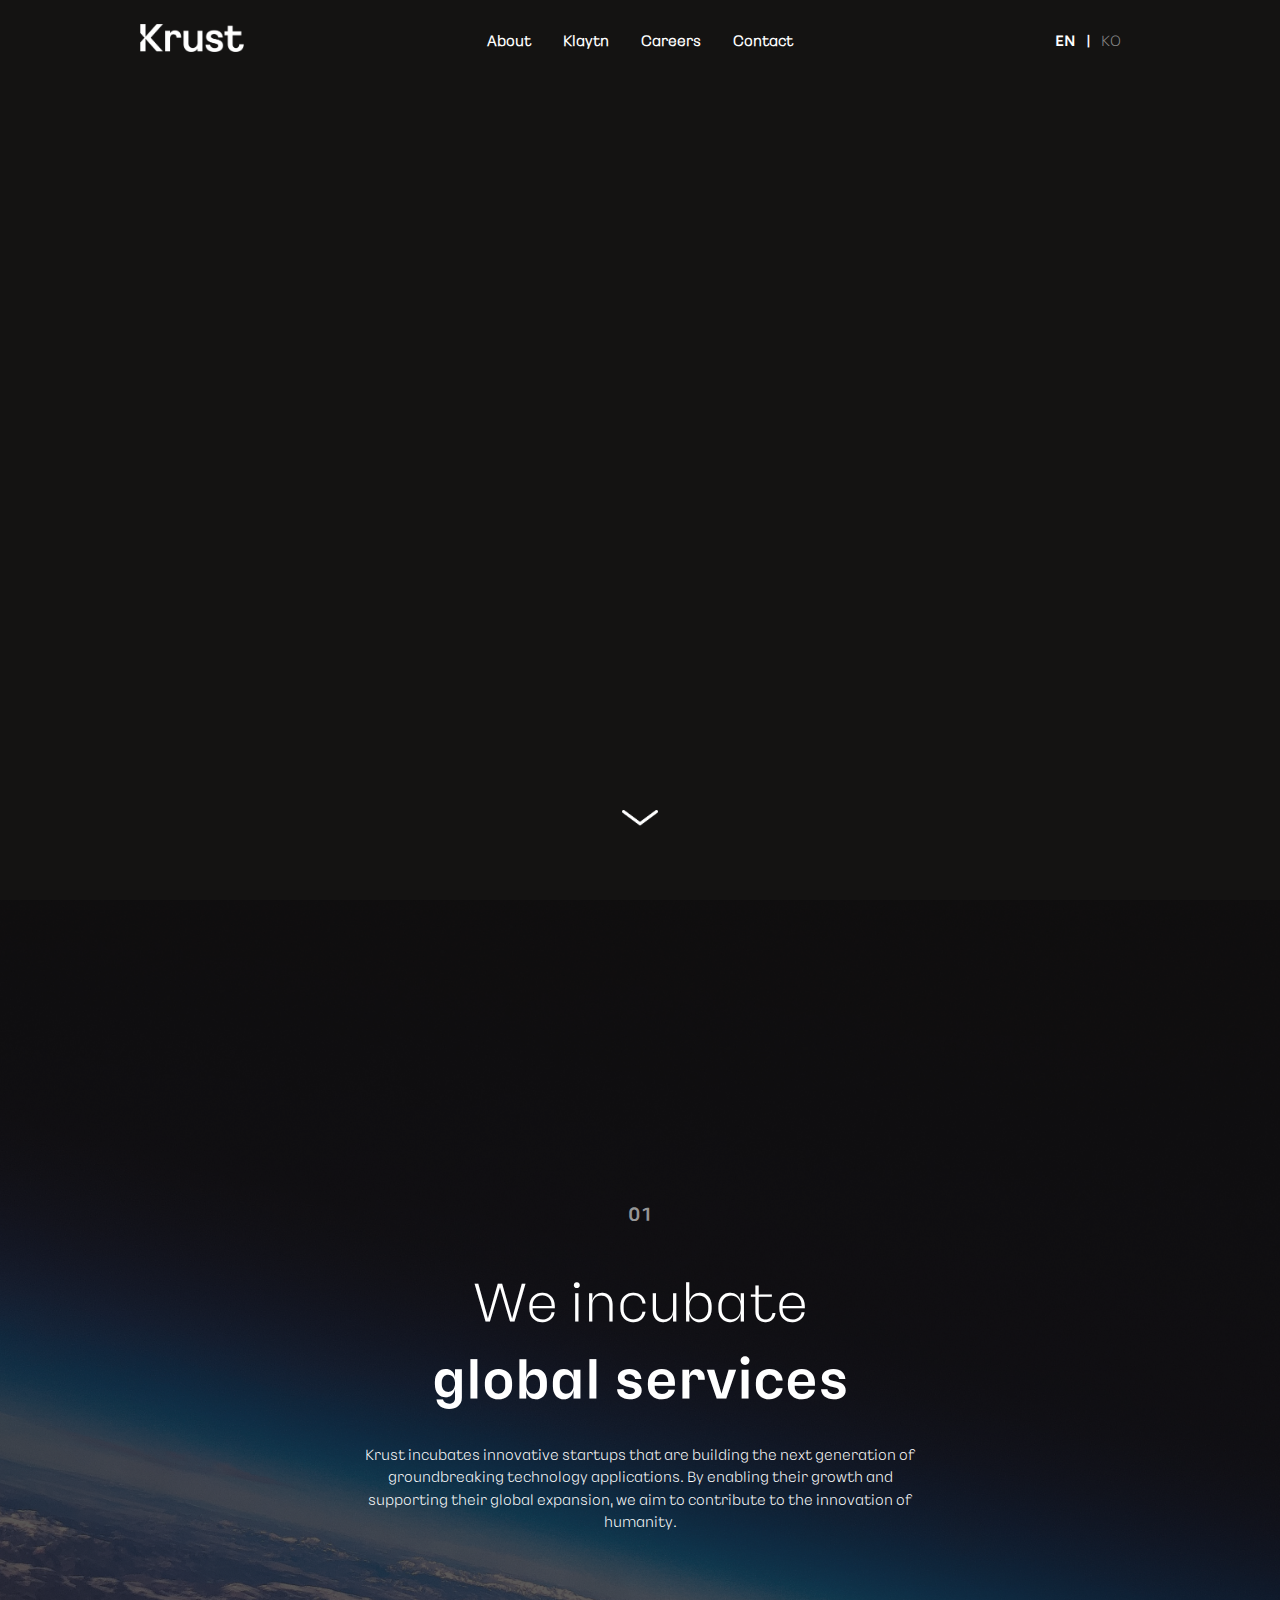
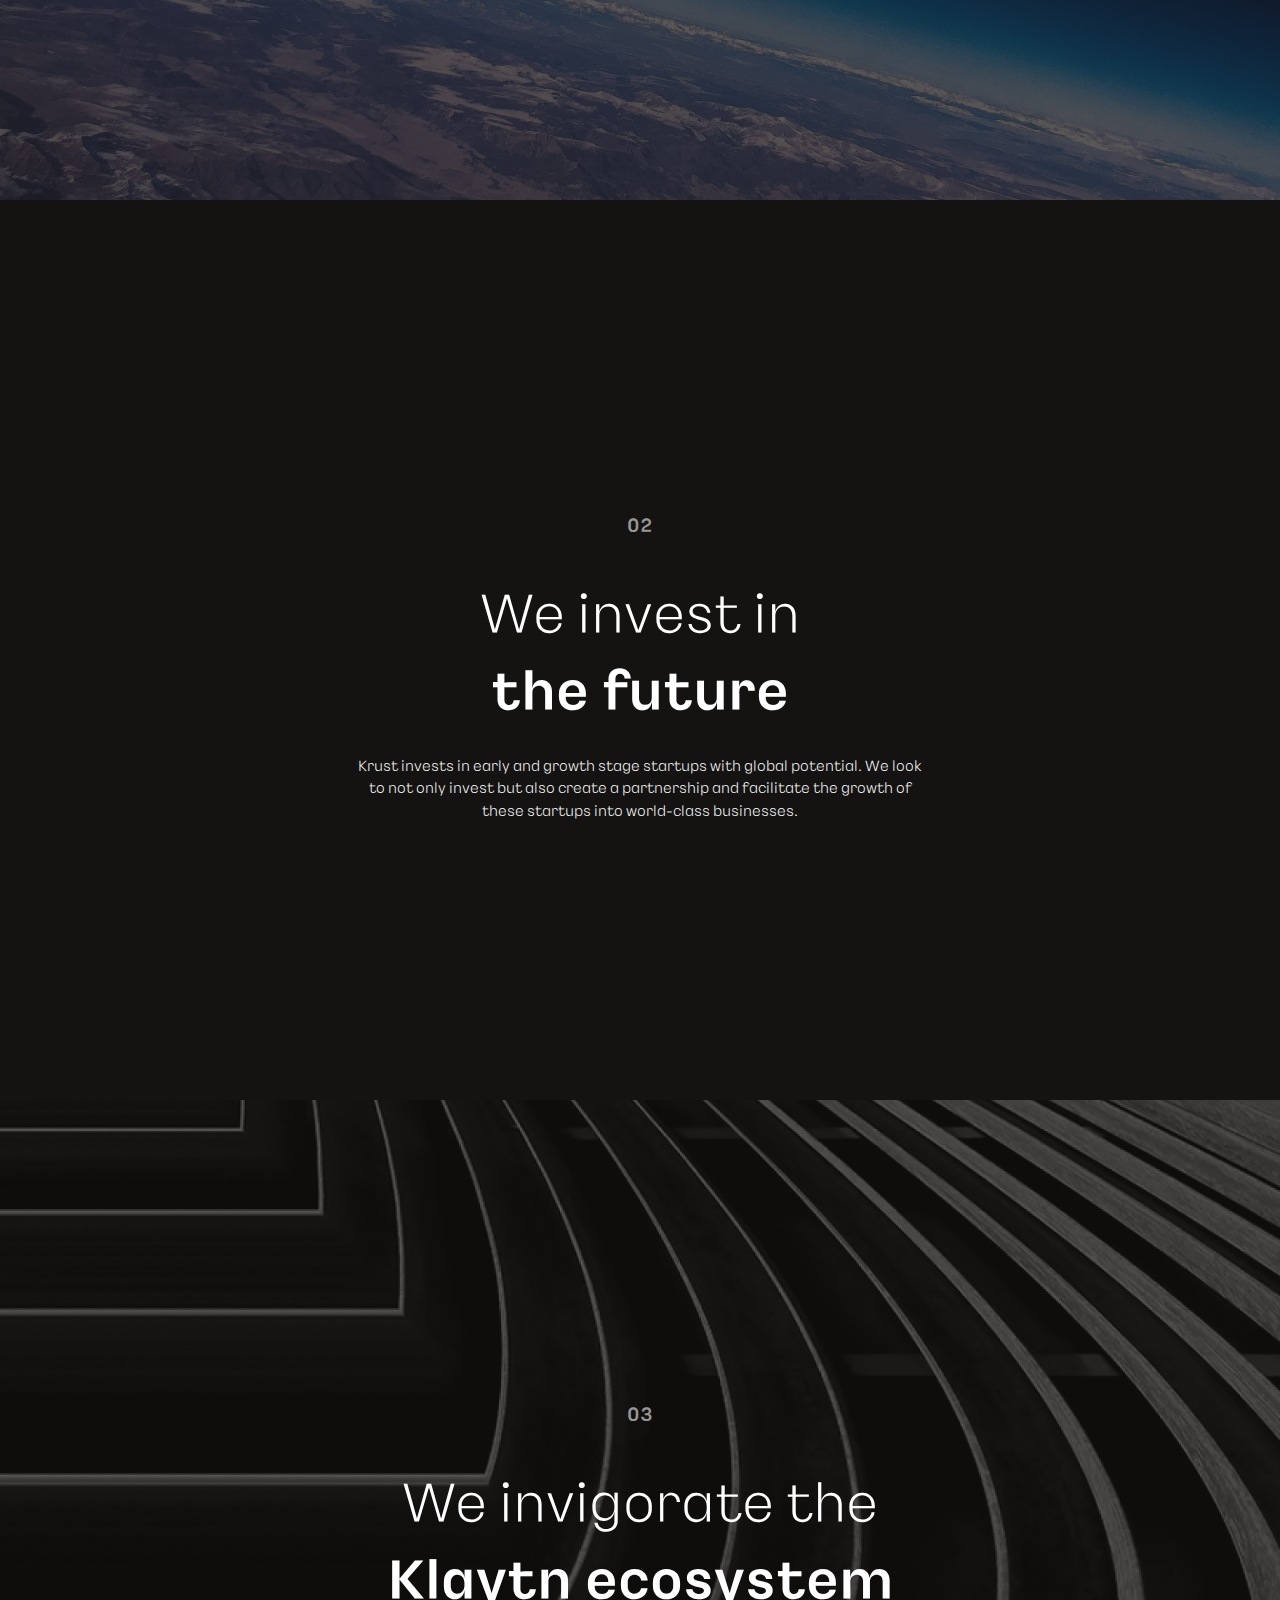
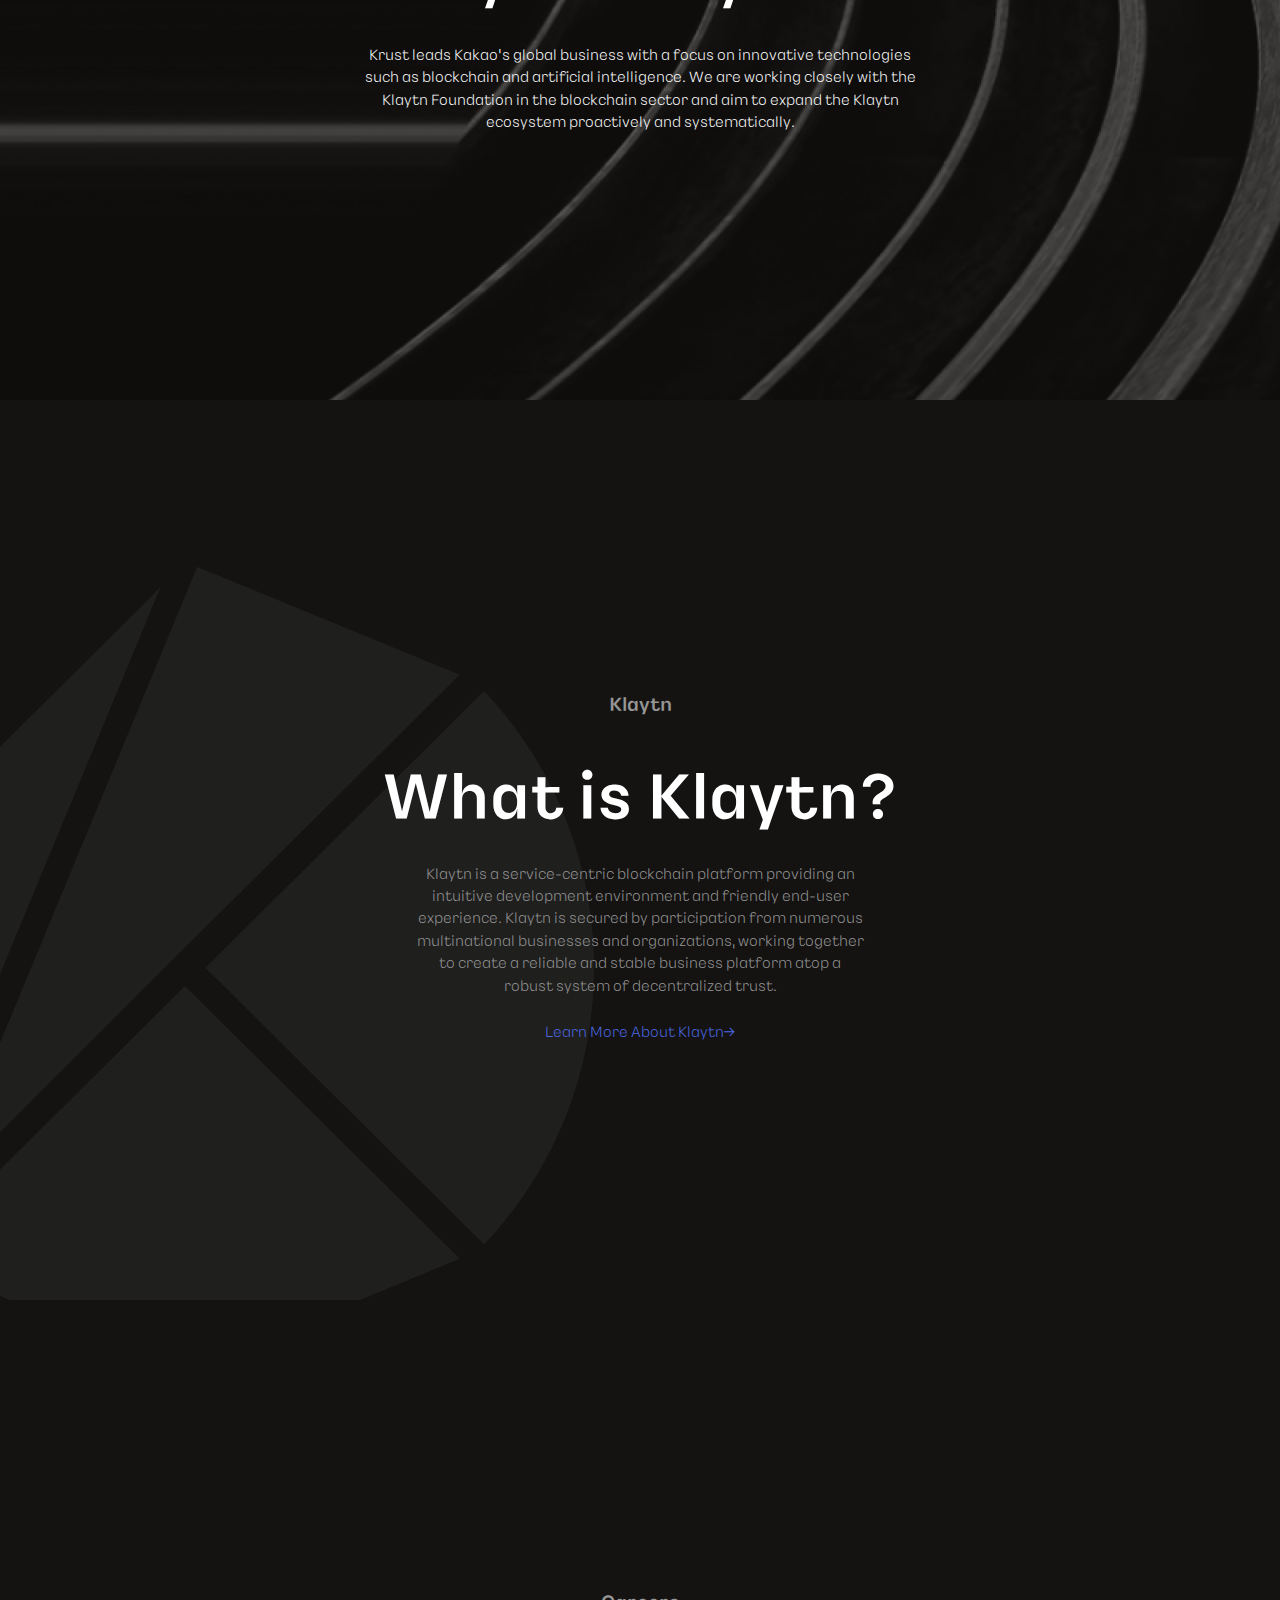
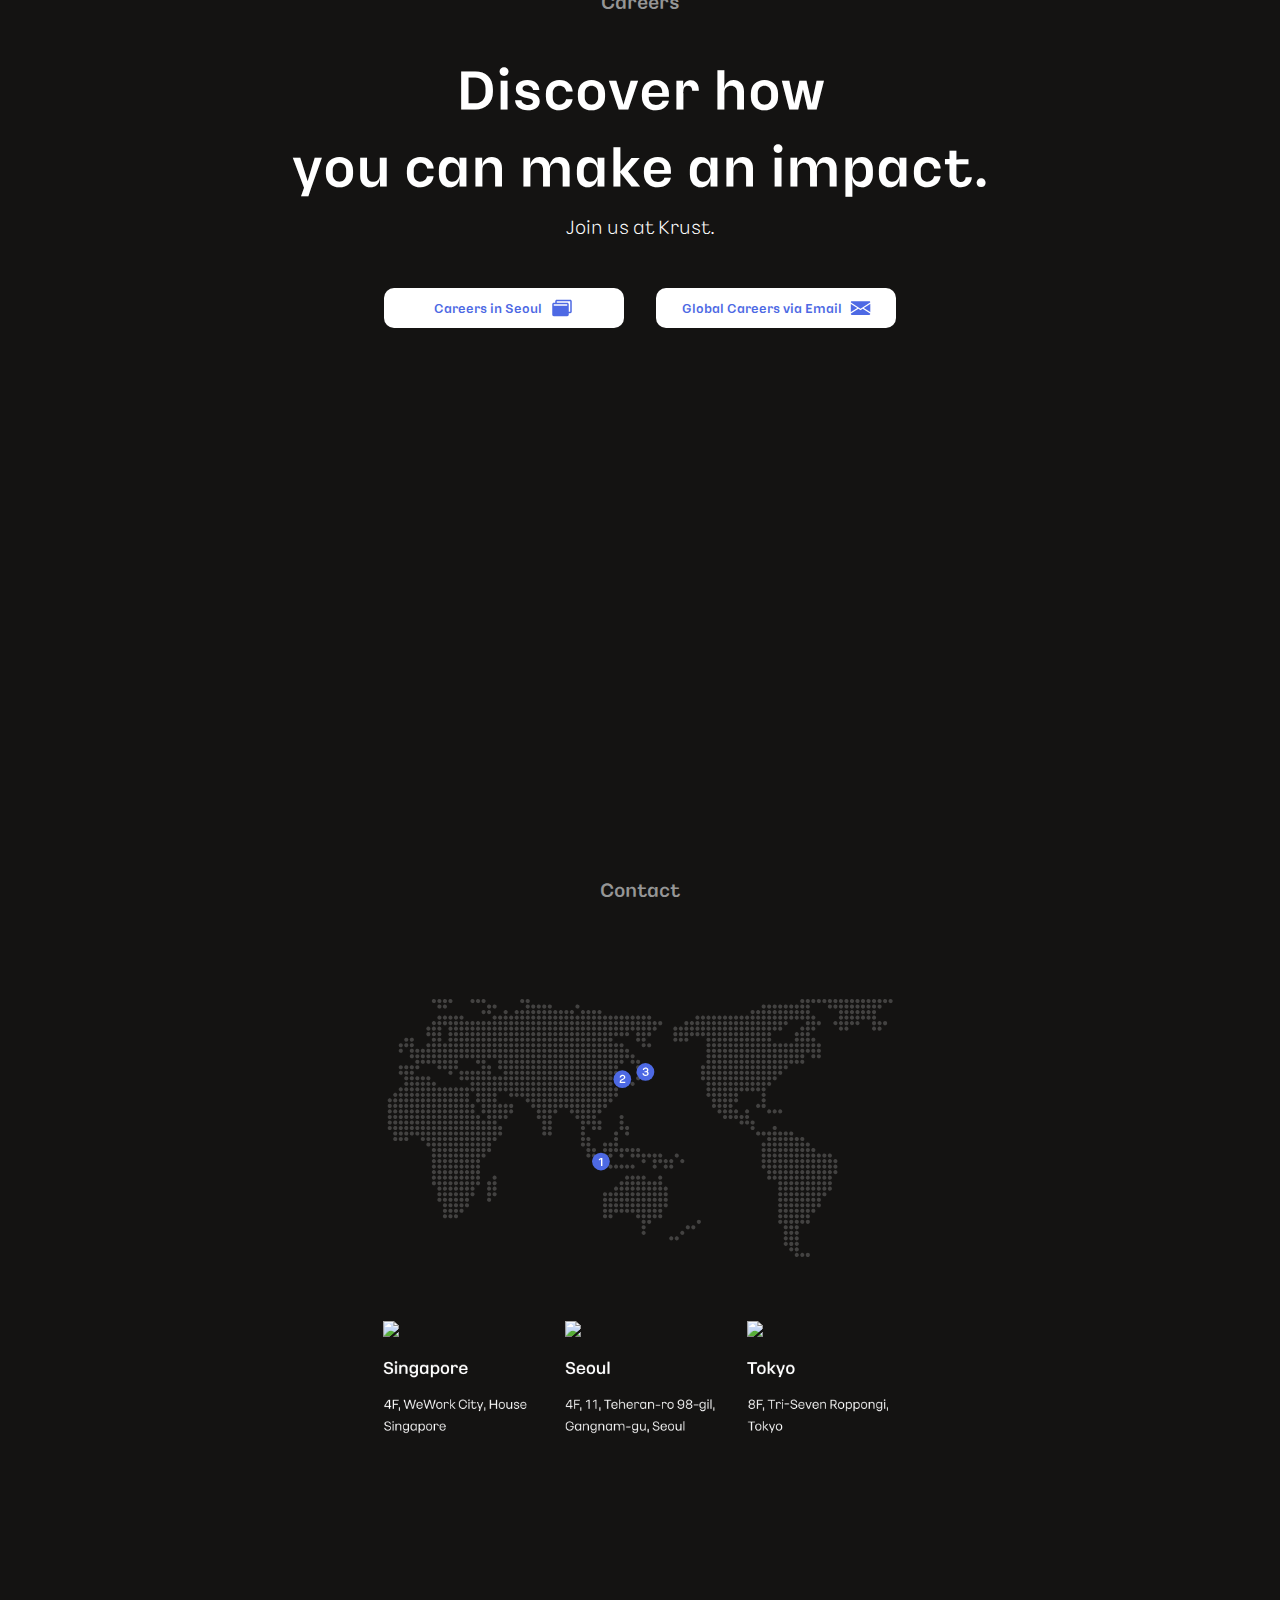
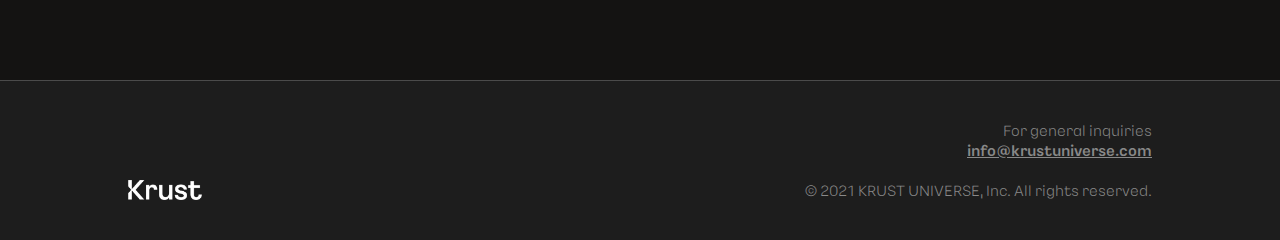
==== commit 76c3102d: "center align locations info" ====
--- a/index.html
+++ b/index.html
@@ -178,11 +178,11 @@
             <div class="location-descriptions">
                 <div class="location-desc">
                     <img class="loc-num" src="./img/locations/1-num.png"/>
-                    <img class="loc-txt" src="./img/locations/1-text.png"/>
+                    <img class="loc-txt" style="margin-right: 2rem;" src="./img/locations/1-text.png"/>
                 </div>
                 <div class="location-desc">
                     <img class="loc-num" src="./img/locations/2-num.png"/>
-                    <img class="loc-txt" src="./img/locations/2-text.png"/>
+                    <img class="loc-txt" style="margin-right: 2rem;" src="./img/locations/2-text.png"/>
                 </div>
                 <div class="location-desc">
                     <img class="loc-num" src="./img/locations/3-num.png"/>
--- a/style.css
+++ b/style.css
@@ -220,7 +220,6 @@
 
 .location-desc .loc-txt {
     width: 150px;
-    margin-right: 2rem;
 }
 
 #vid-pc {
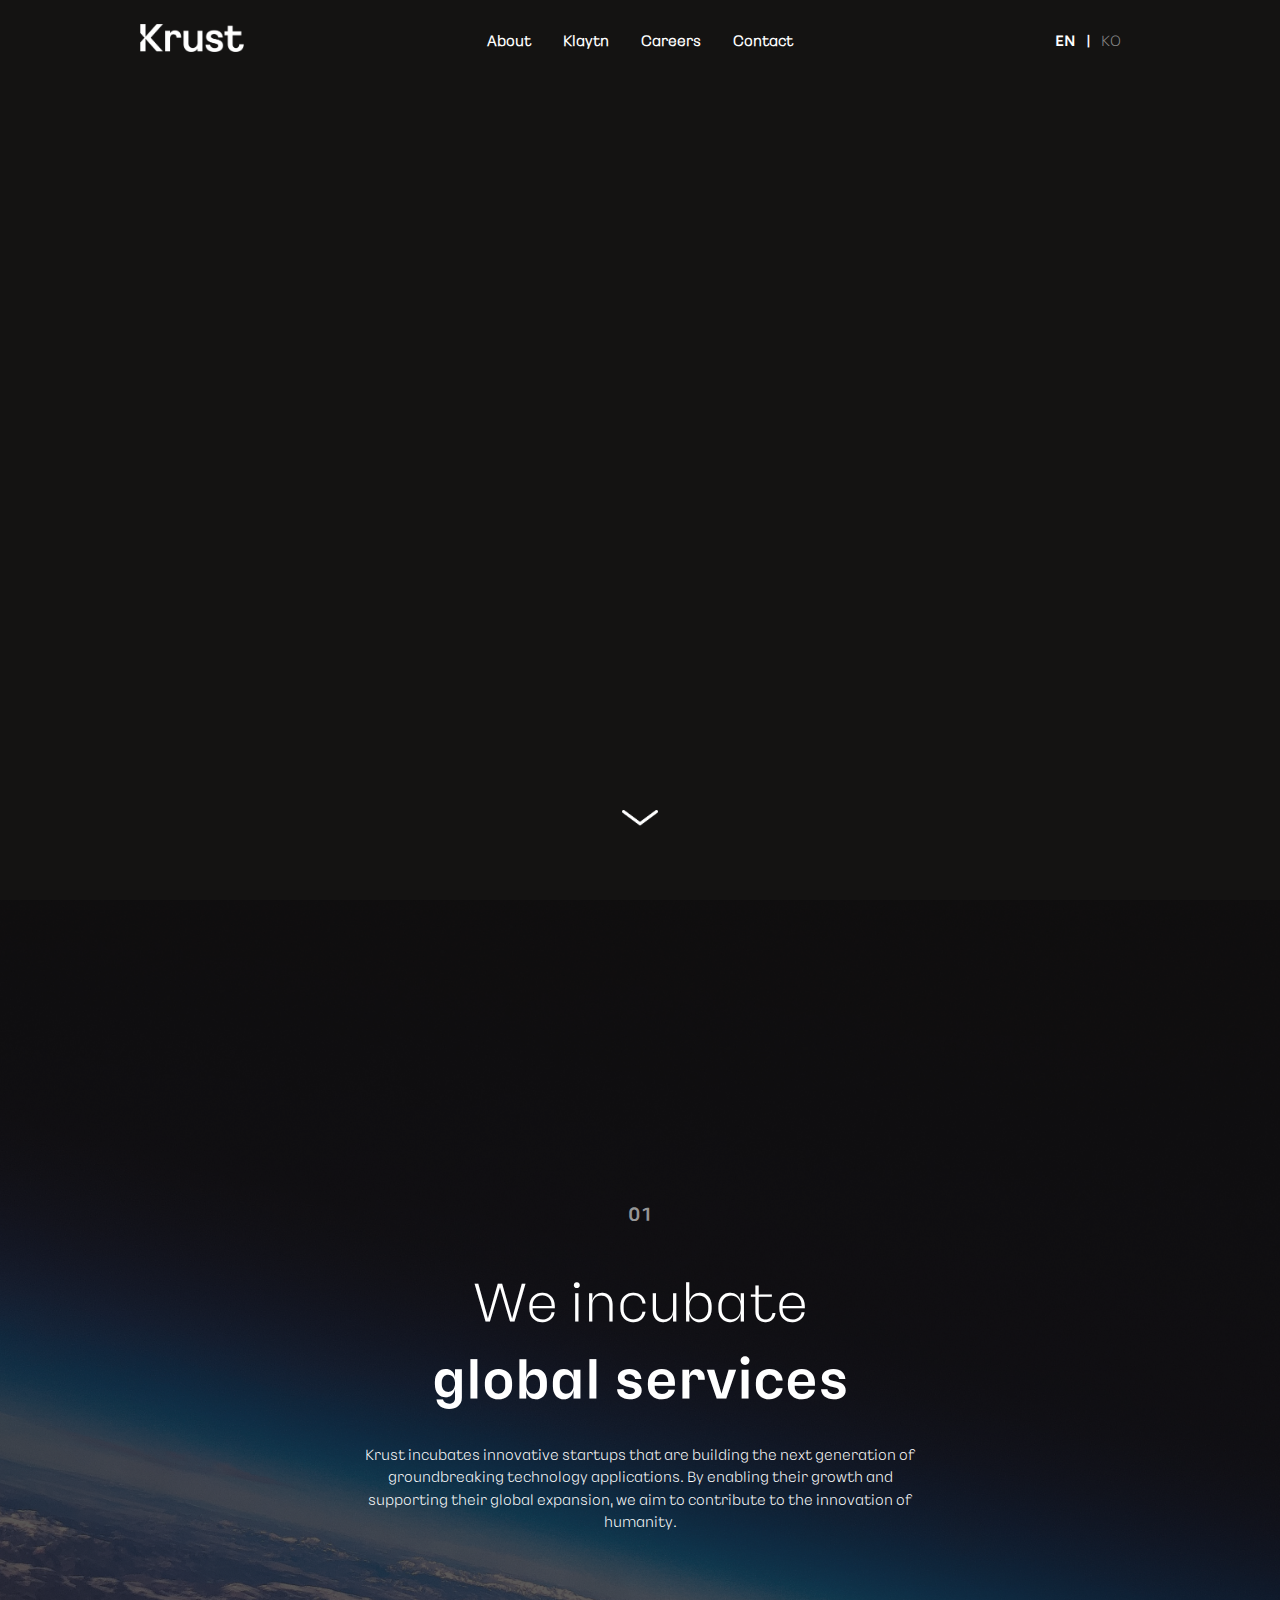
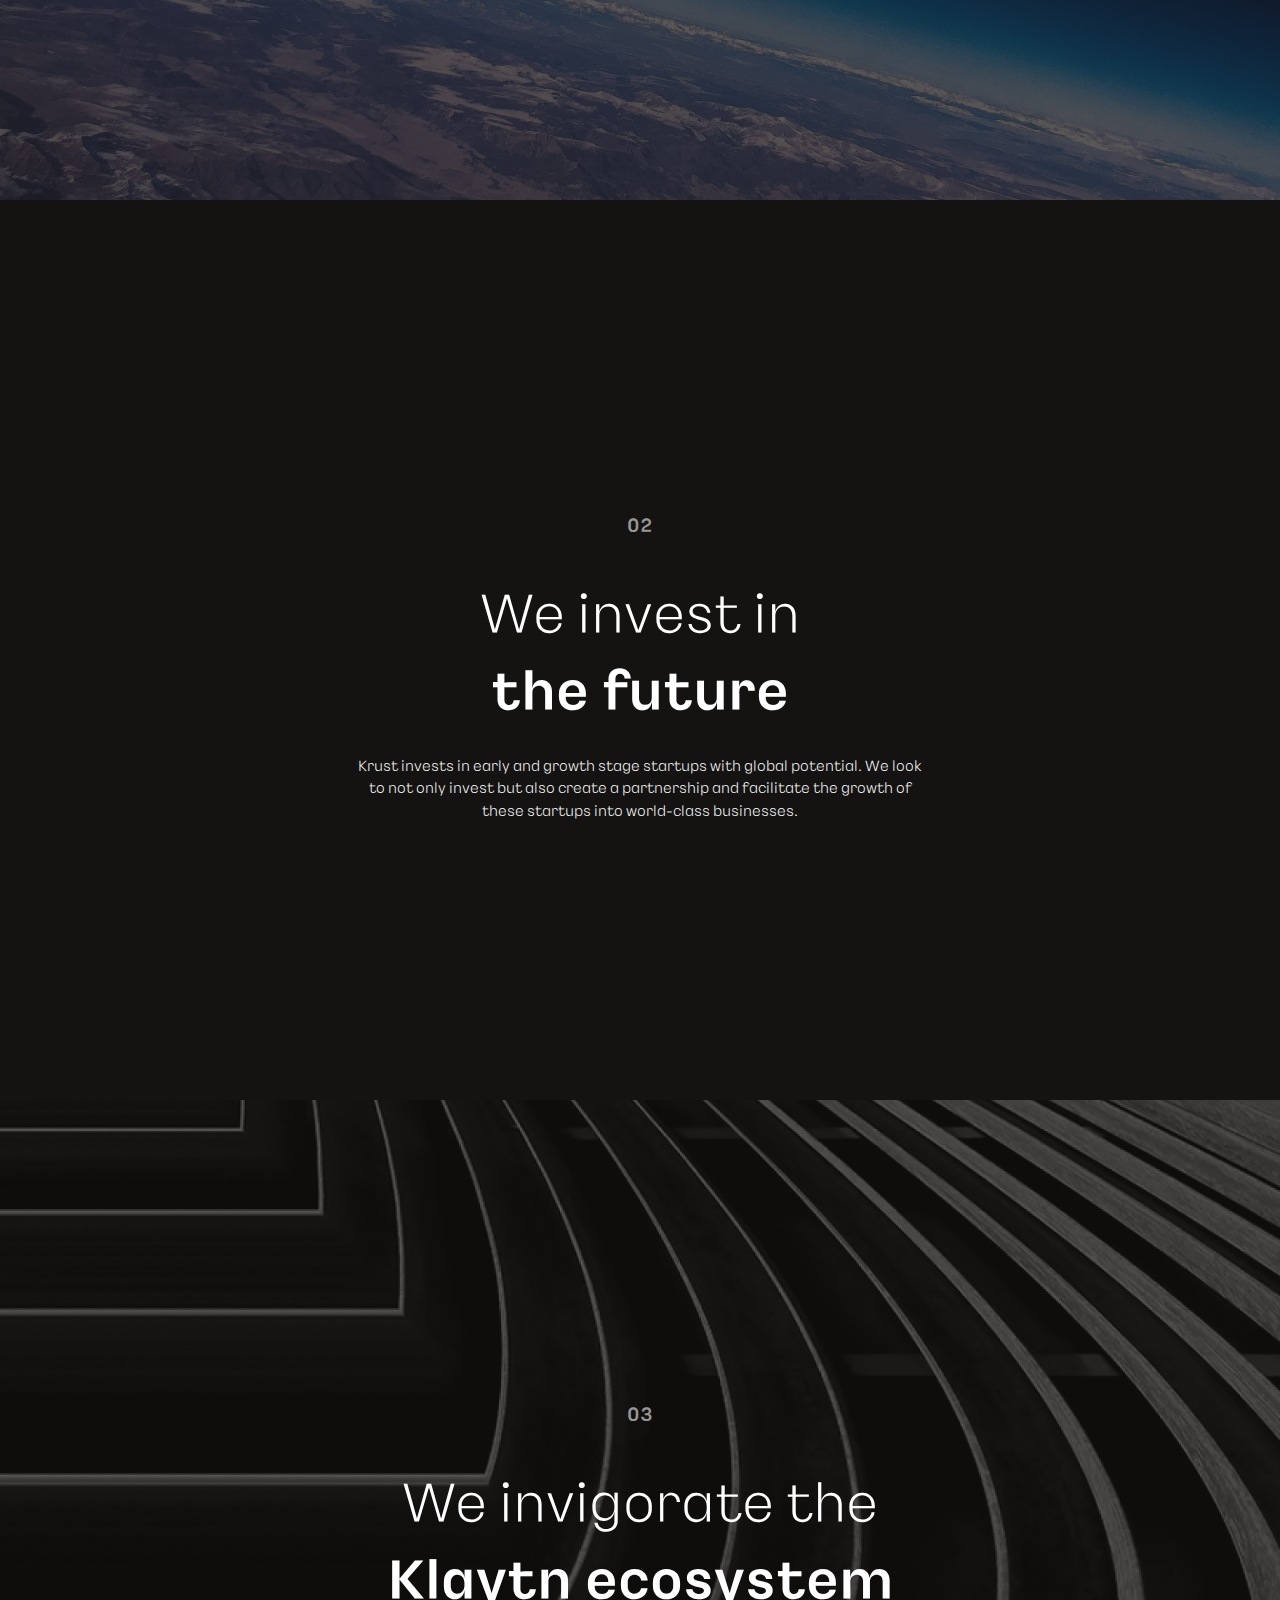
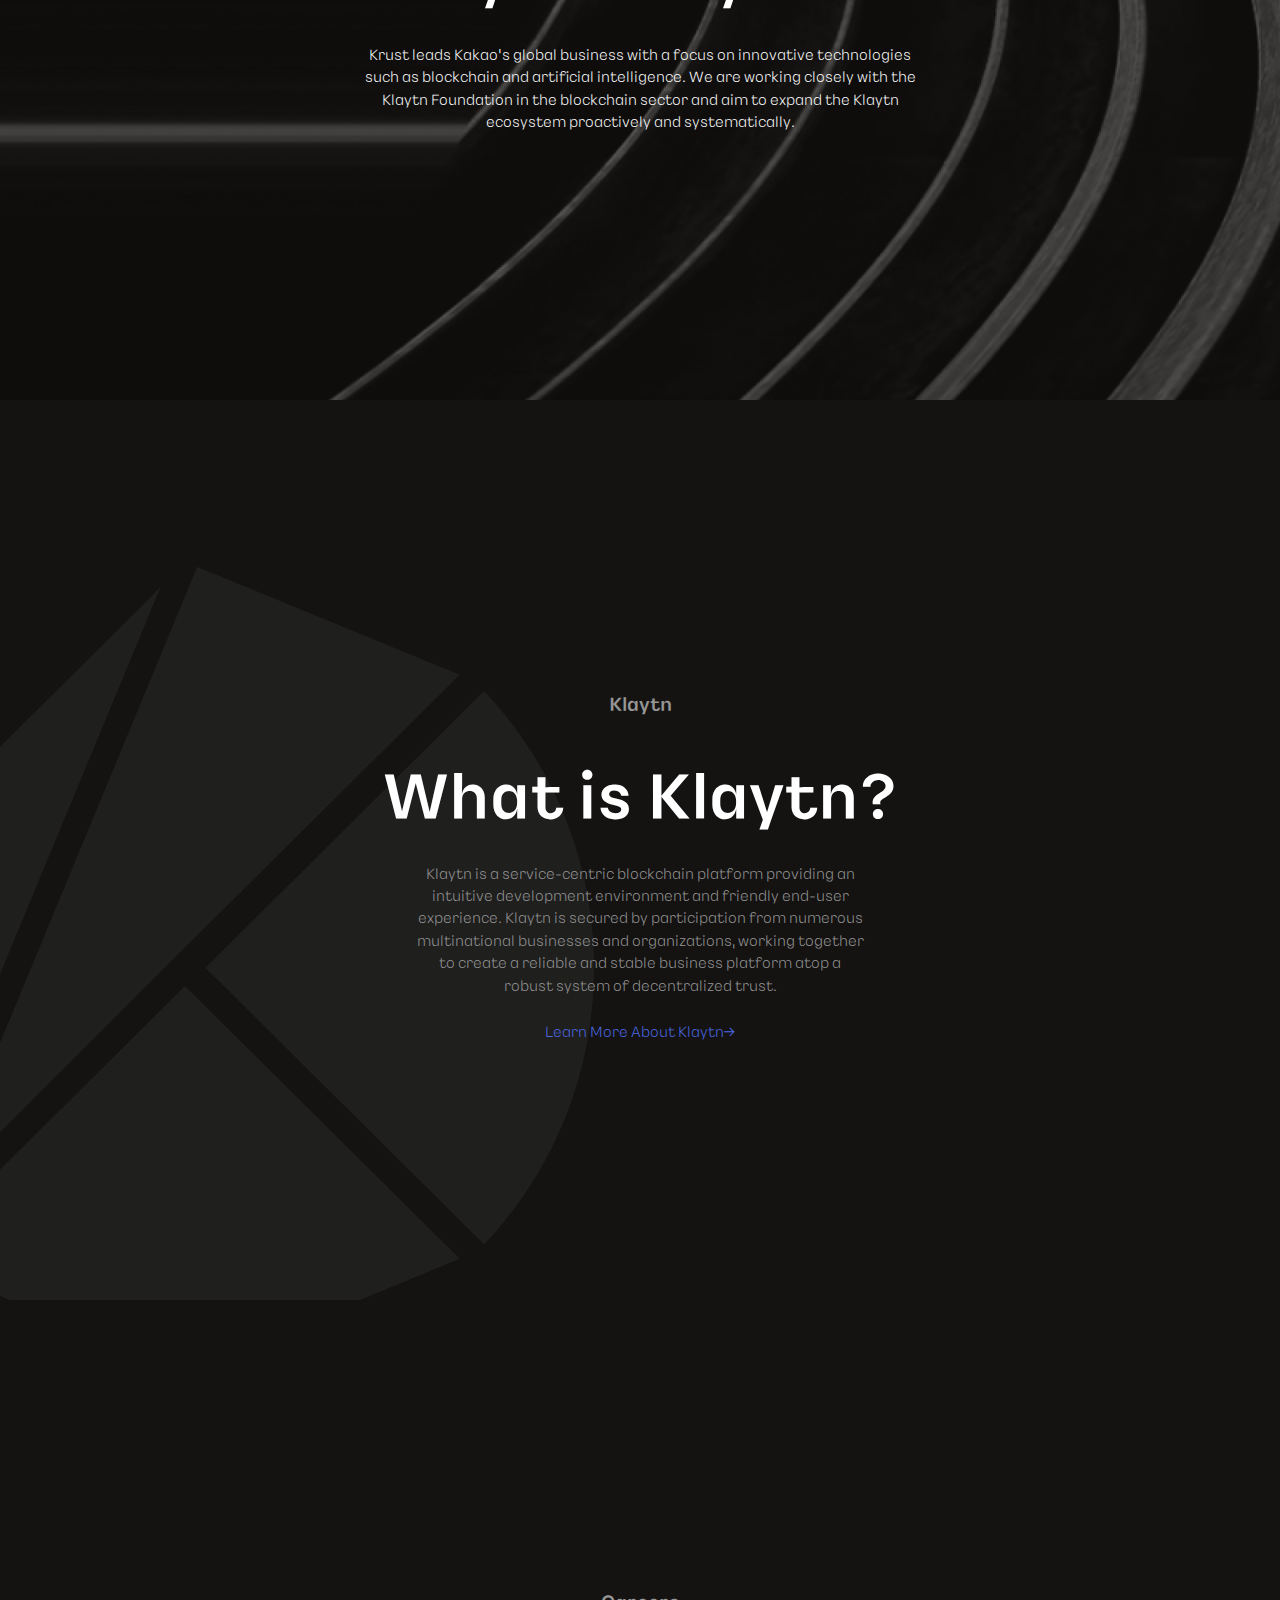
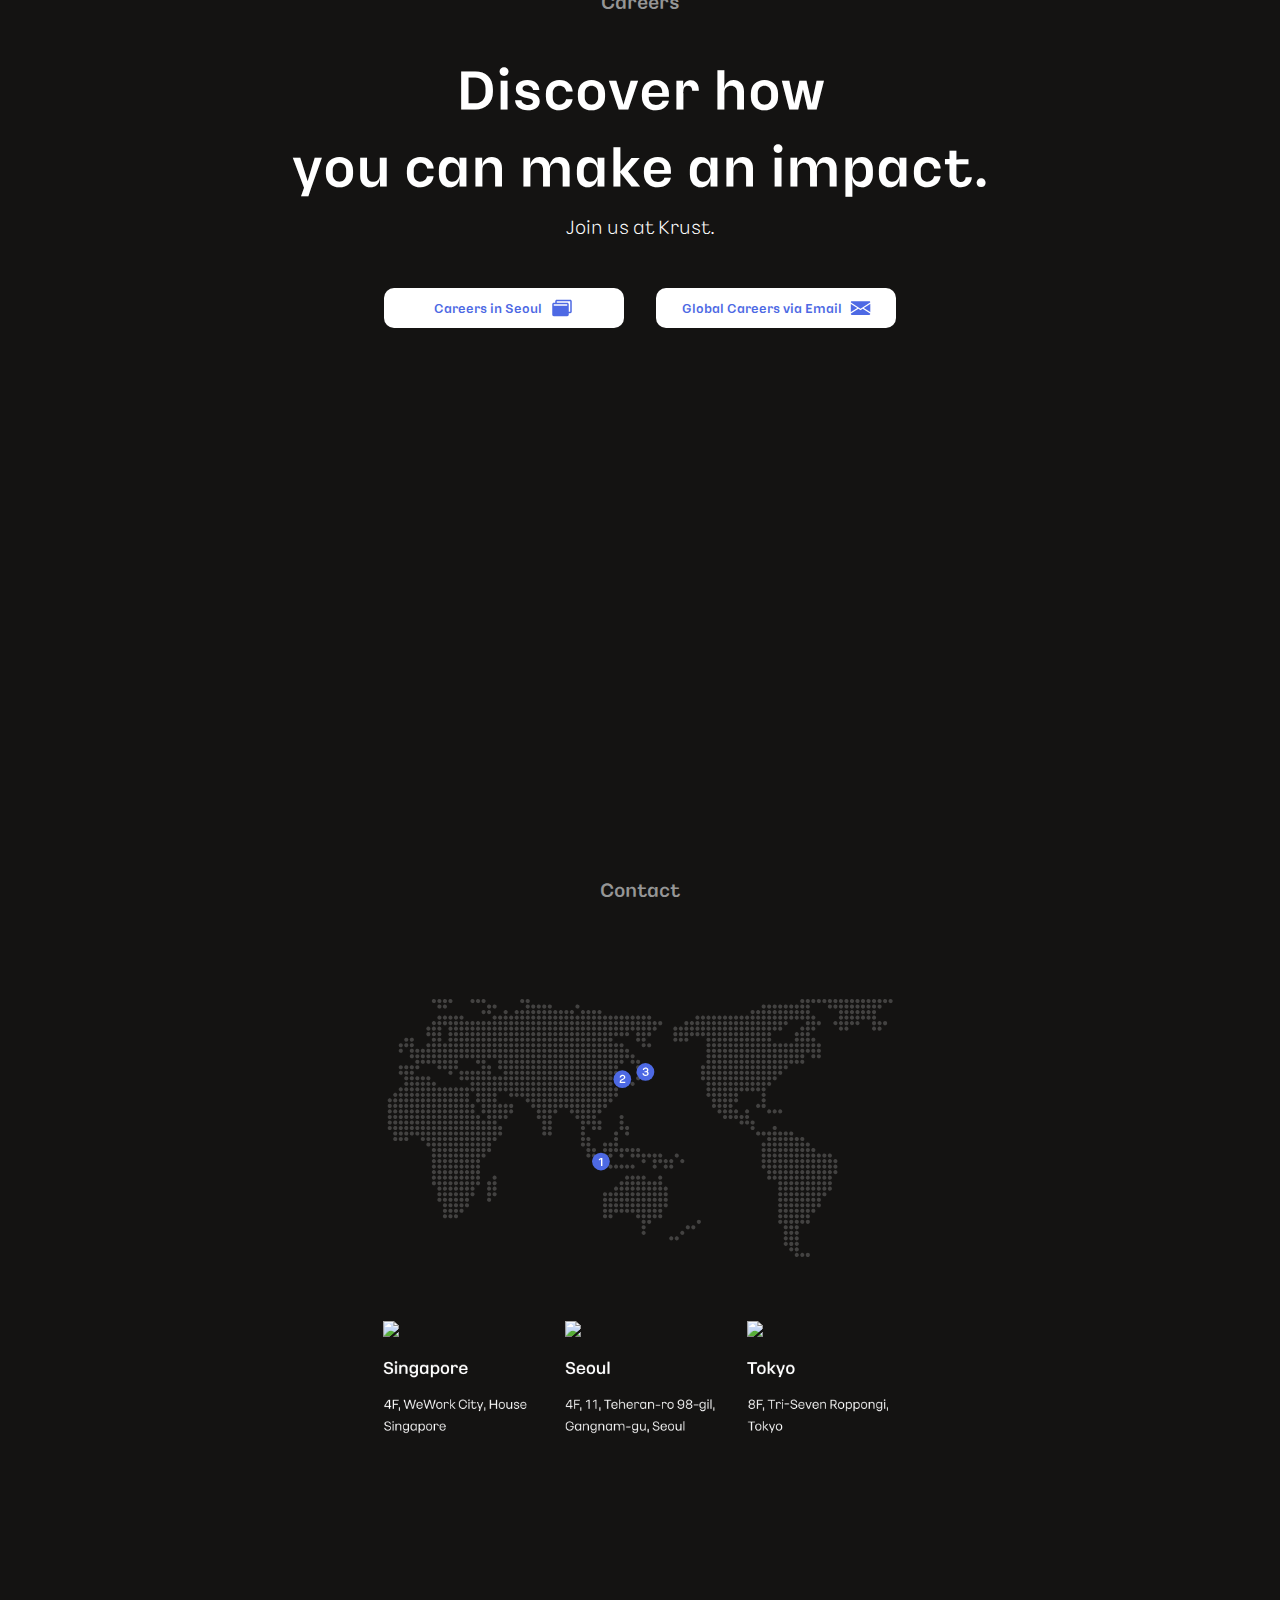
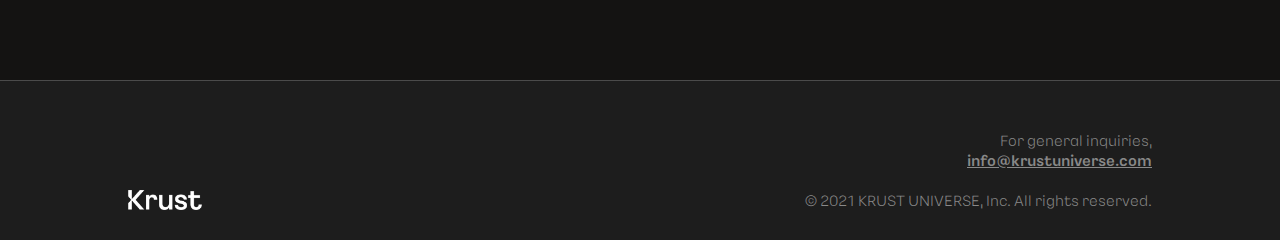
==== commit 1bc888f7: "break added for footer" ====
--- a/index.html
+++ b/index.html
@@ -196,7 +196,8 @@
                     <img style="height:20px;" src="./img/Krust_Logotype_W.png"/>
                 </div>
                 <div class="footer-right plain-text" style="color:#898989">
-                    For general inquiries
+                    <br>
+                    For general inquiries,
                     <a class="bold" style="text-decoration: underline;" href="mailto:info@krustuniverse.com">
                         info@krustuniverse.com
                     </a>
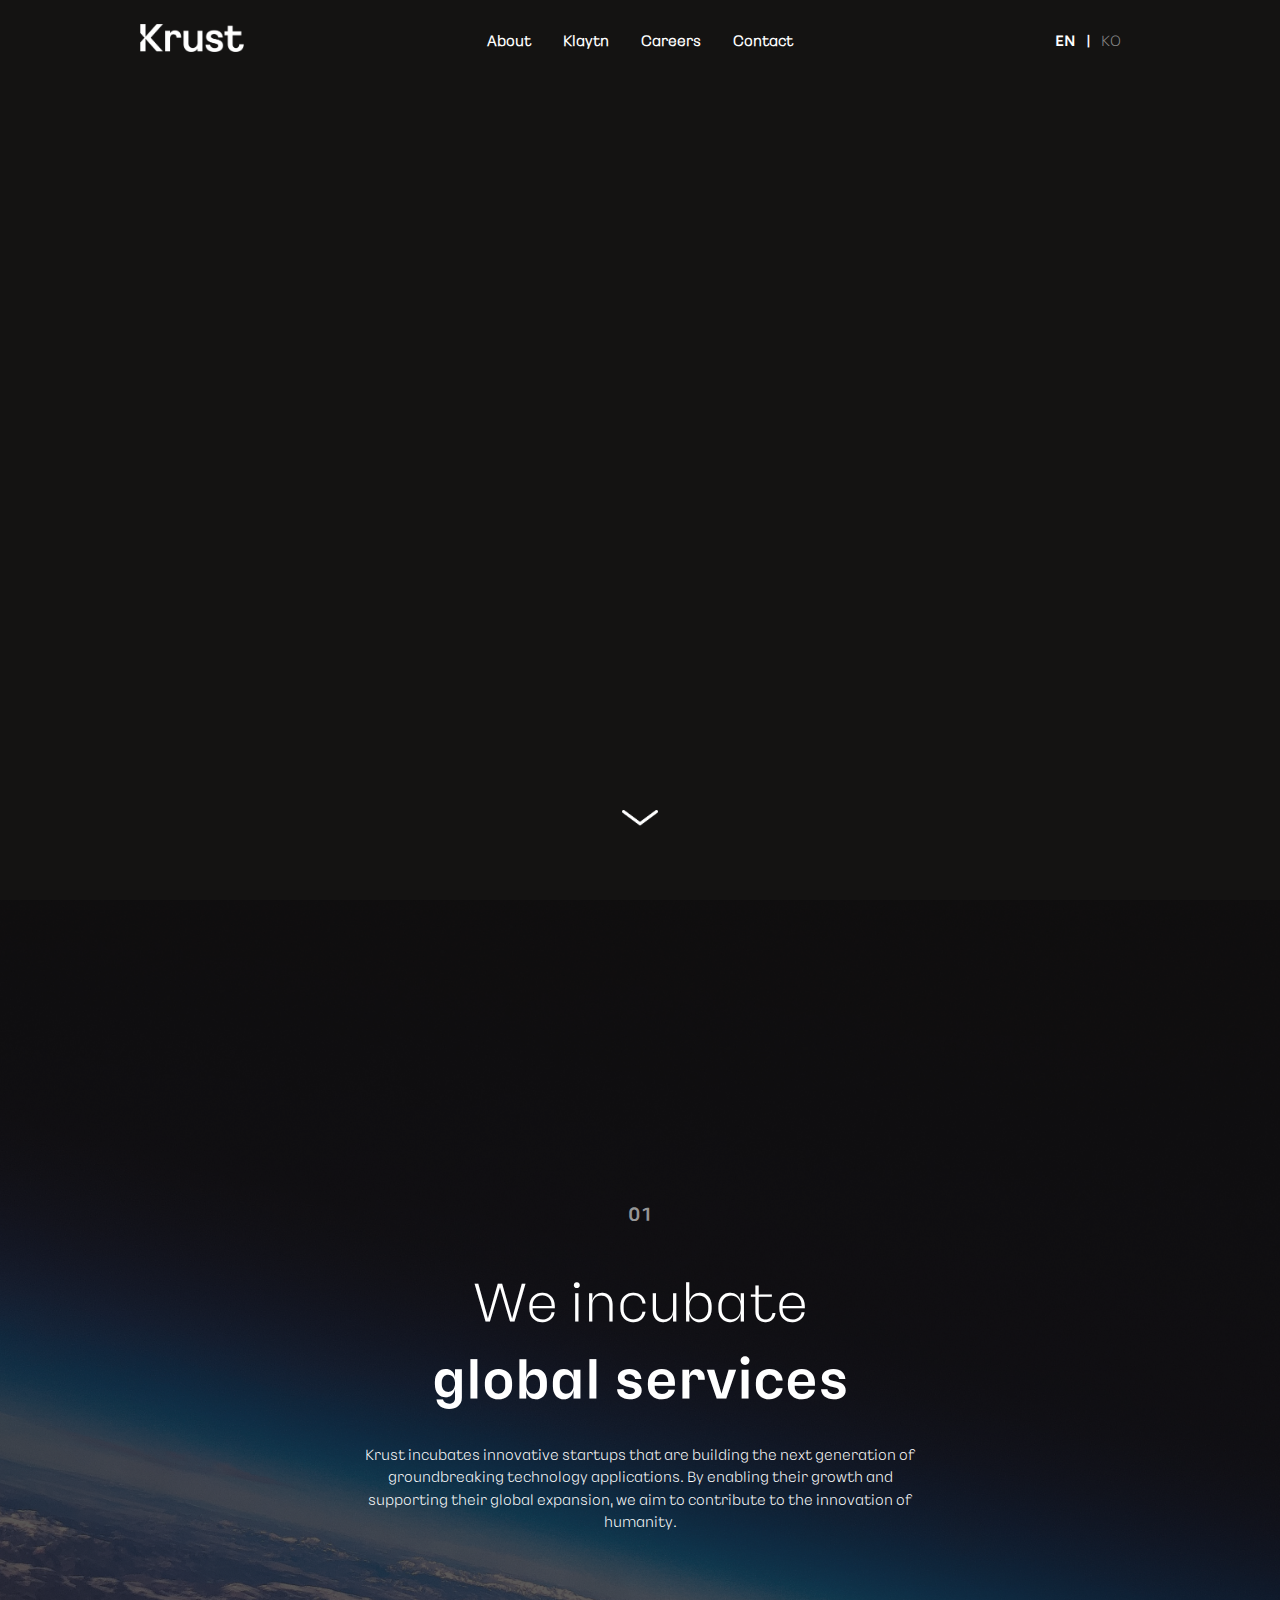
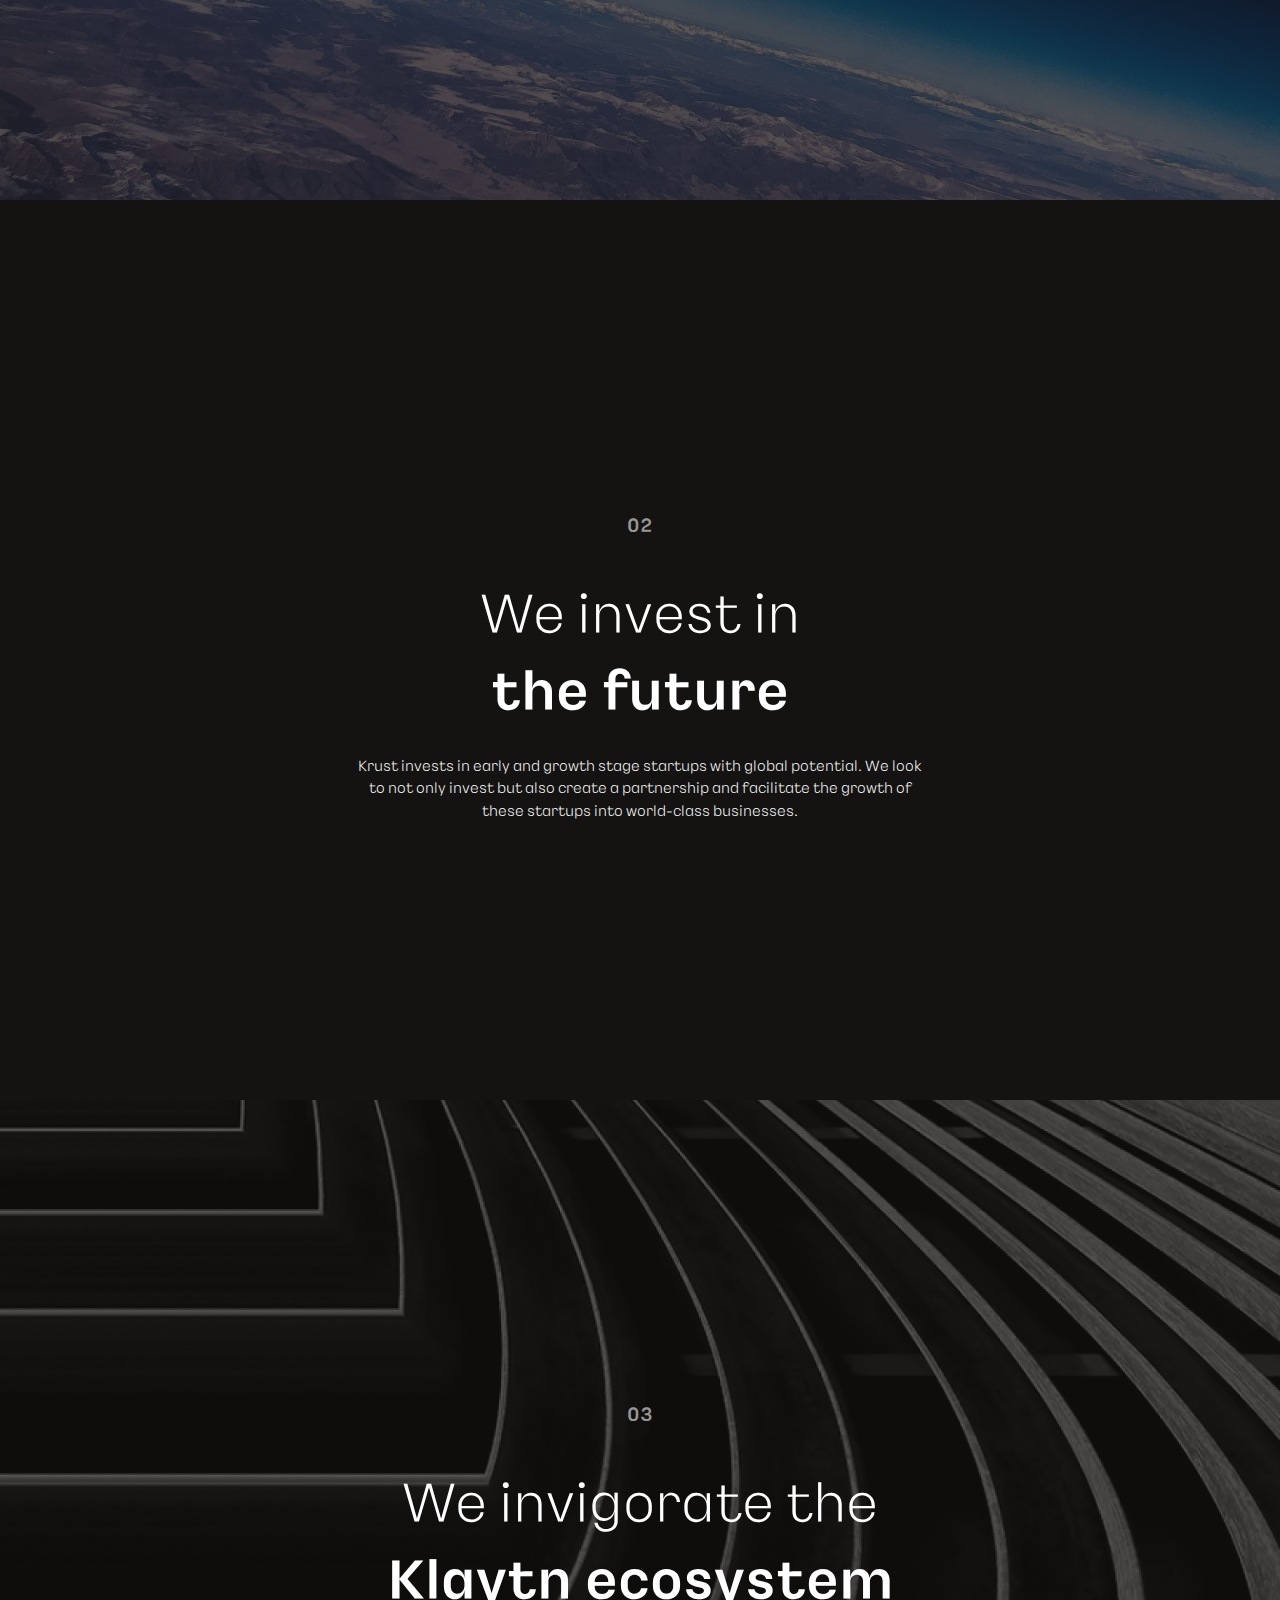
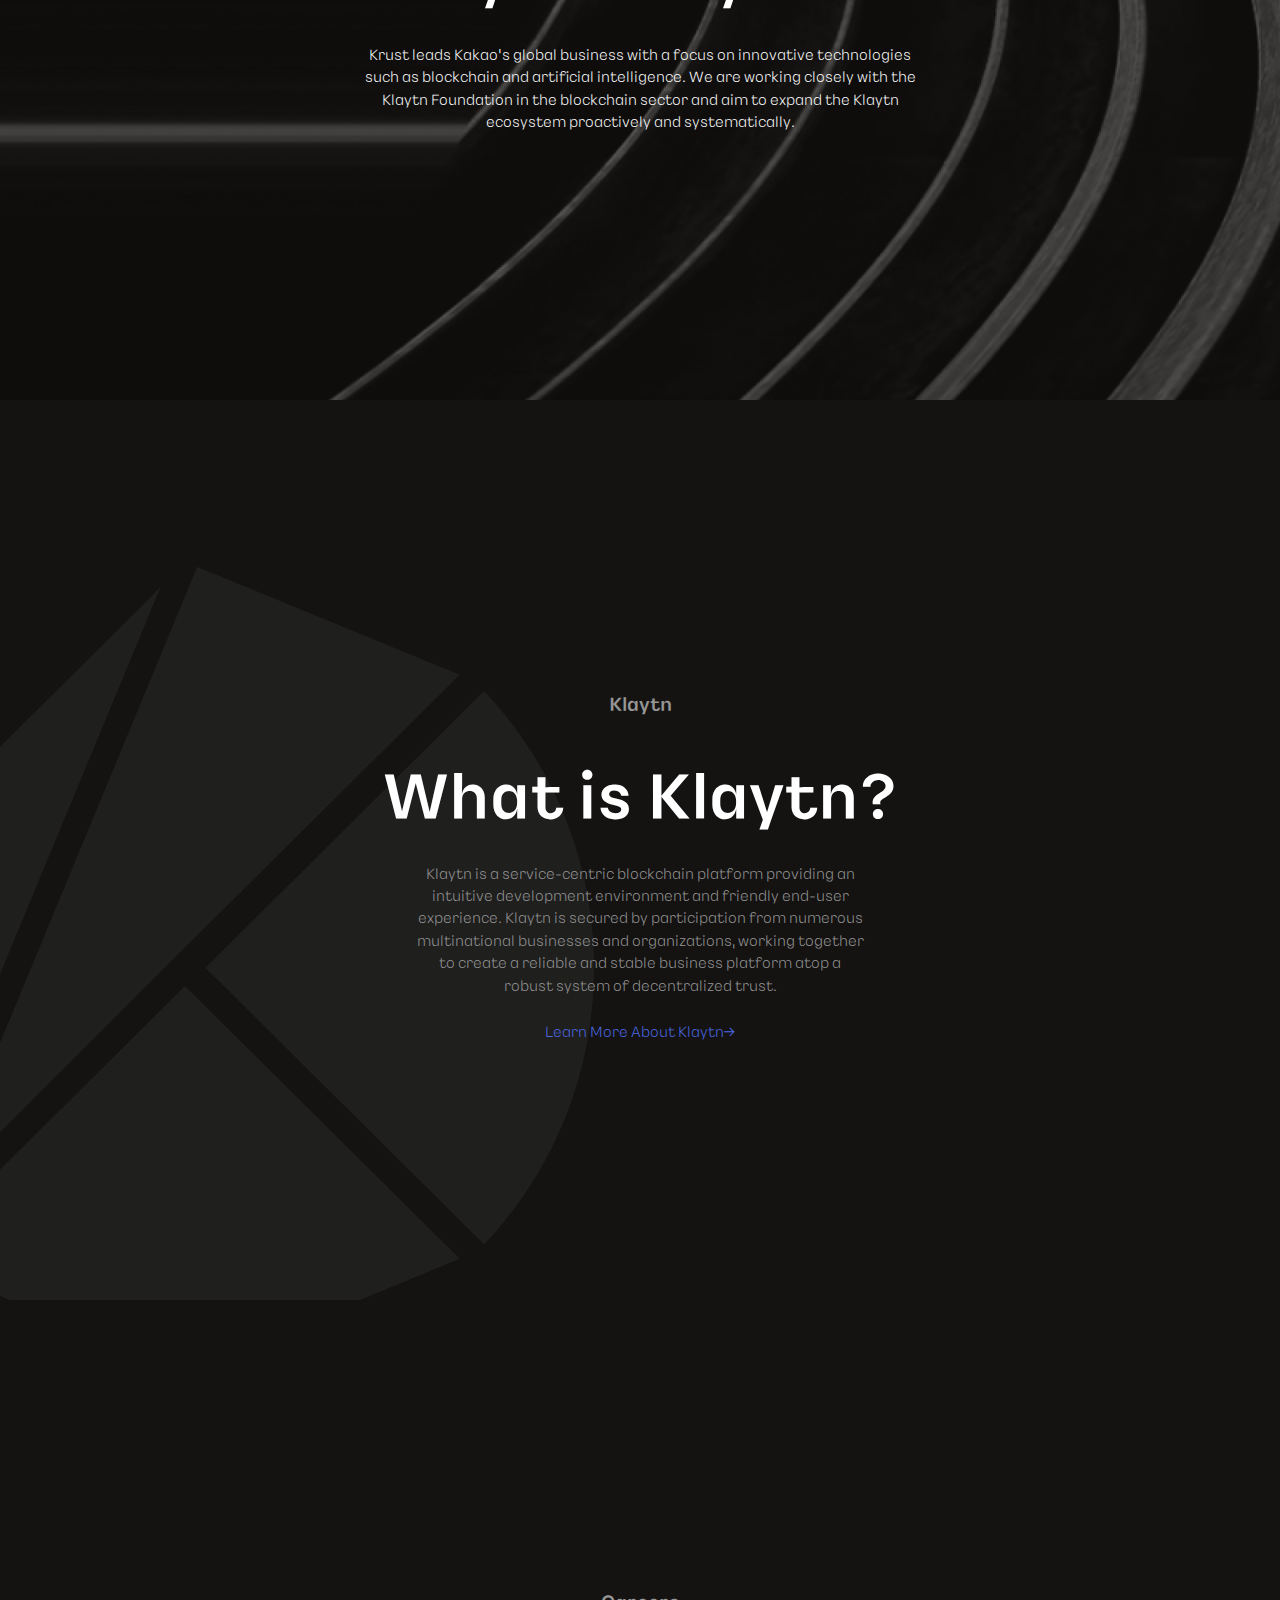
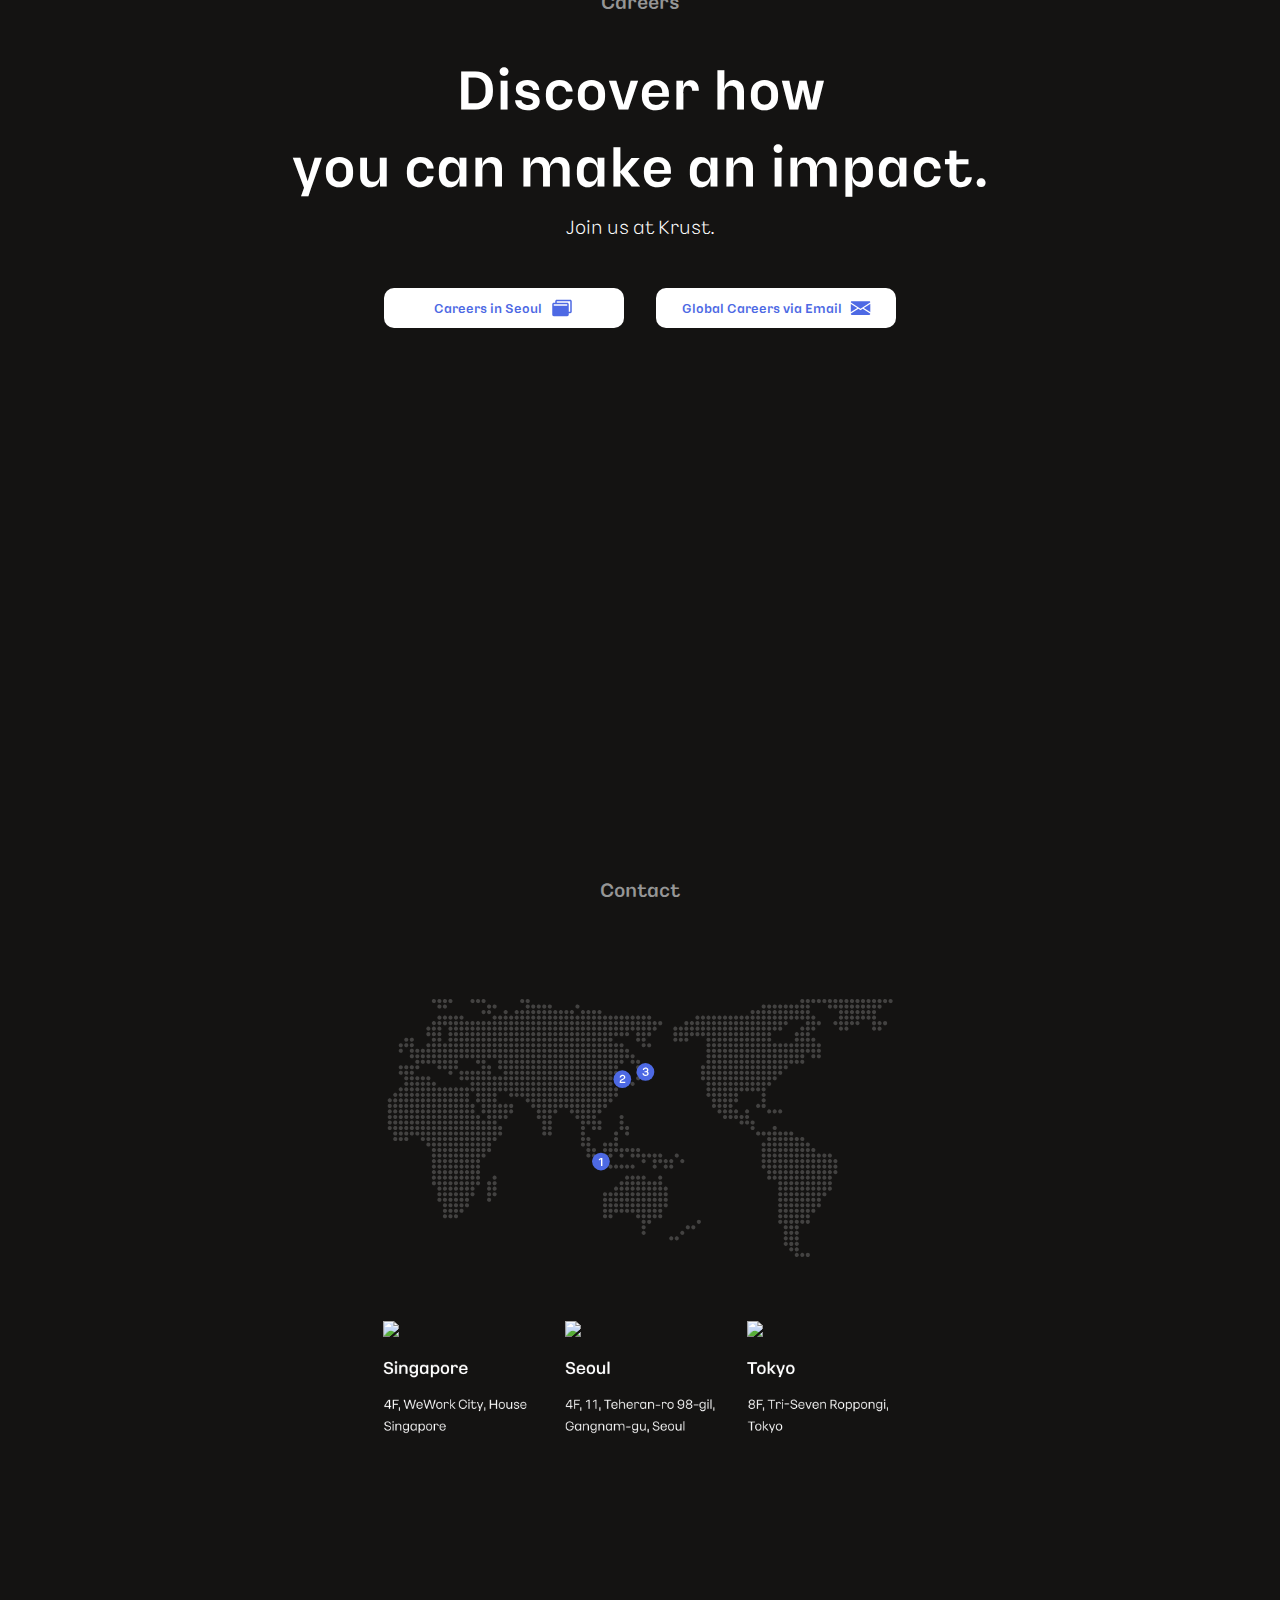
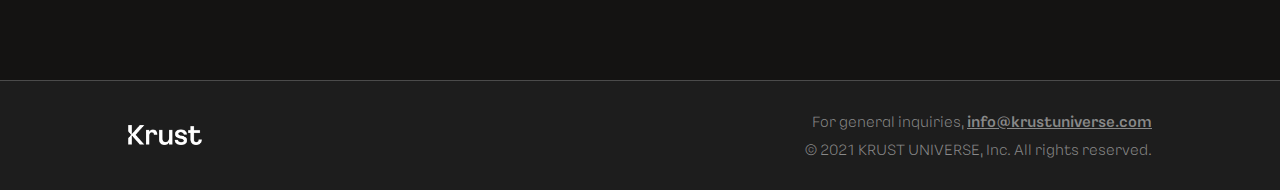
==== commit a2585192: "reduced footer size" ====
--- a/index.html
+++ b/index.html
@@ -196,13 +196,13 @@
                     <img style="height:20px;" src="./img/Krust_Logotype_W.png"/>
                 </div>
                 <div class="footer-right plain-text" style="color:#898989">
-                    <br>
+                    <br class="br-mobileonly">
+                    <p style="margin: 0.5rem 0;">
                     For general inquiries,
                     <a class="bold" style="text-decoration: underline;" href="mailto:info@krustuniverse.com">
                         info@krustuniverse.com
-                    </a>
-                    <br>
-                    <div class="plain-text" style="color:#898989"> 
+                    </a></p>
+                    <div class="plain-text" style="color:#898989; margin-bottom: 0.5rem;"> 
                         © 2021 KRUST UNIVERSE, Inc. All rights reserved.
                     </div>
                 </div>
--- a/style.css
+++ b/style.css
@@ -165,7 +165,7 @@
 
 #footer {
     width: 100vw;
-    height: 160px;
+    height: 110px;
     box-shadow: 0 1px 0 #4B4B4B inset;
     background-color: #1D1D1D;
     display: flex;
@@ -173,7 +173,11 @@
     justify-content: space-around;
 }
 
-
+@media only screen and (max-width: 768px) {
+    #footer {
+        height: 160px;
+    }
+}
 
 /*** Page Content ***/
 .content-desc {
@@ -239,7 +243,7 @@
 .footer-content {
     width: 80%;
     display: flex;
-    align-items: flex-end;
+    align-items: center;
     justify-content: space-between;
     margin: 5%;
 }
@@ -281,6 +285,7 @@
     }
     .footer-content {
         flex-direction: column;
+        align-items: flex-end;
         width: 90%;
     }    
 }
@@ -395,6 +400,10 @@
     line-height: 1.6;
 }
 
+.br-mobileonly {
+    display: none;
+}
+
 @media only screen and (max-width: 768px) {
     .plain-text {
         font-size: 12px;
@@ -407,6 +416,9 @@
     }
     .heading-big {
         font-size: 36px;
+    }
+    .br-mobileonly {
+        display: block;
     }
 }
 
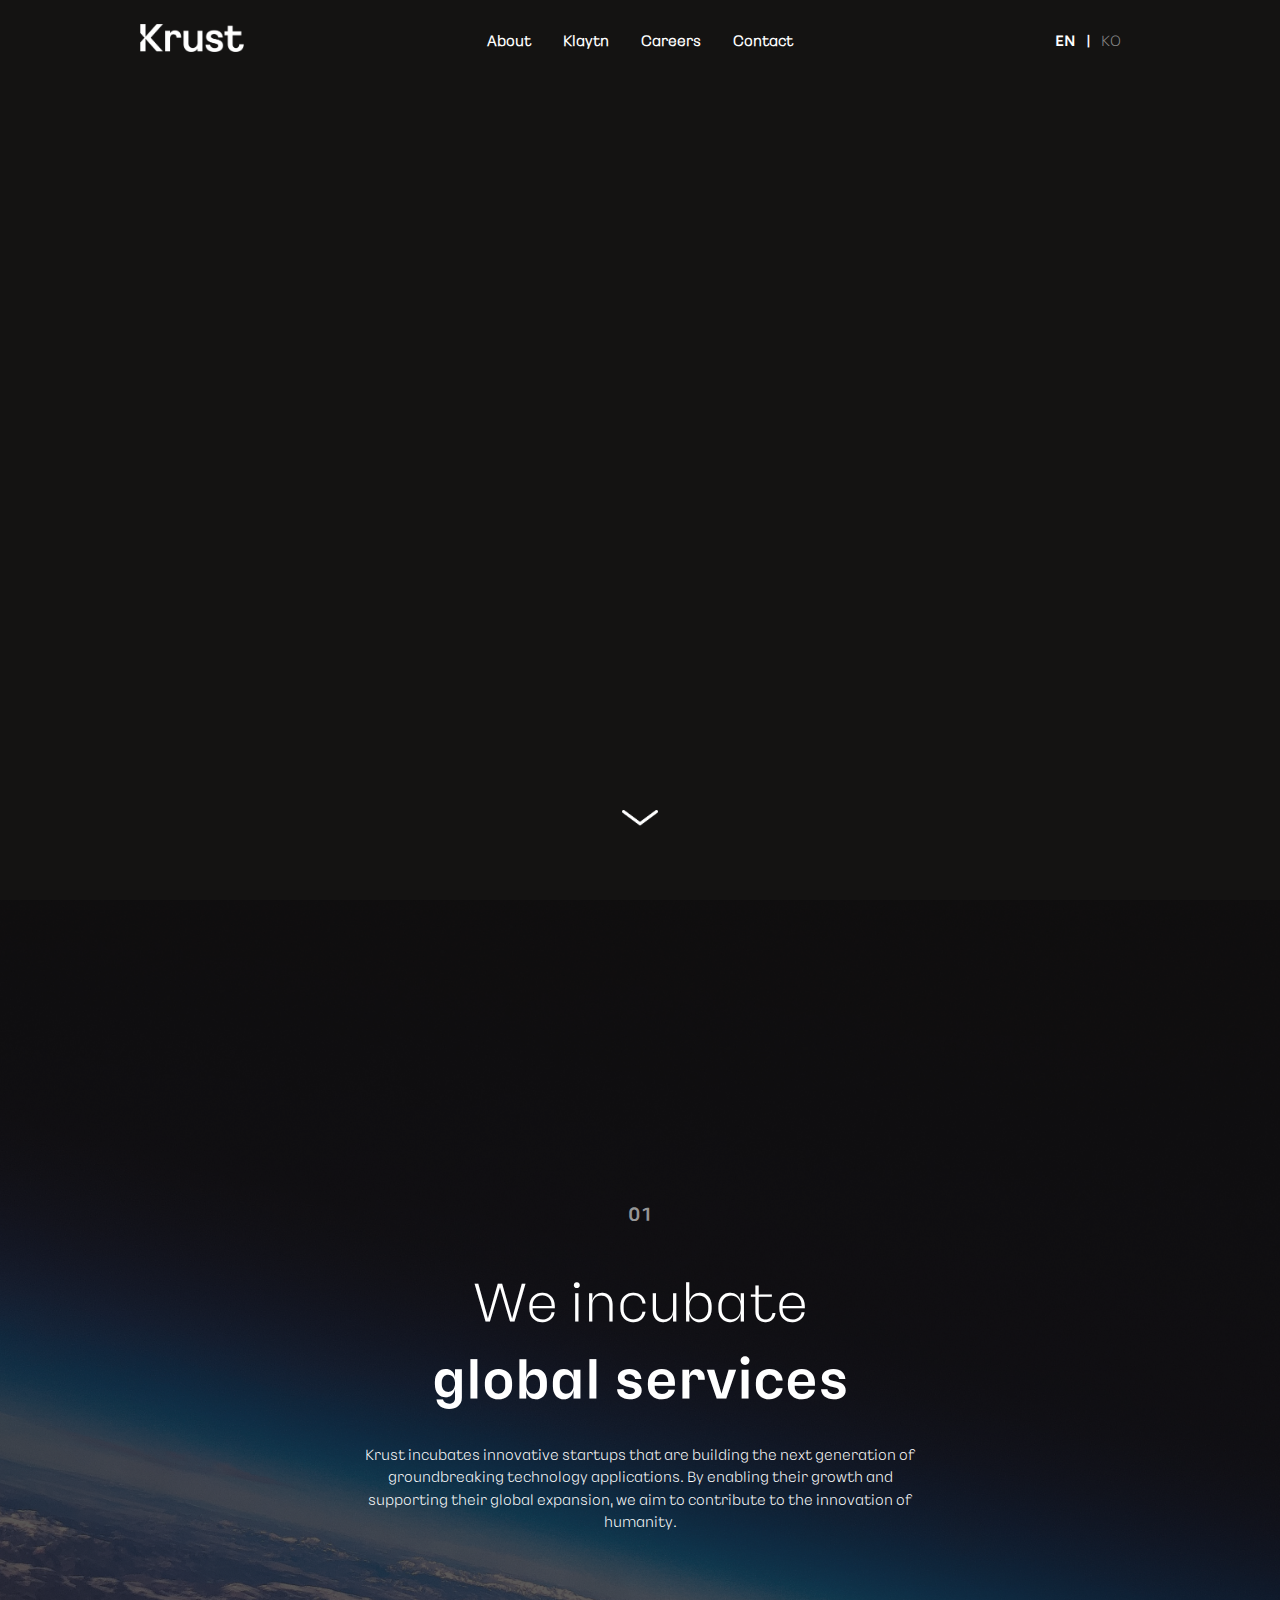
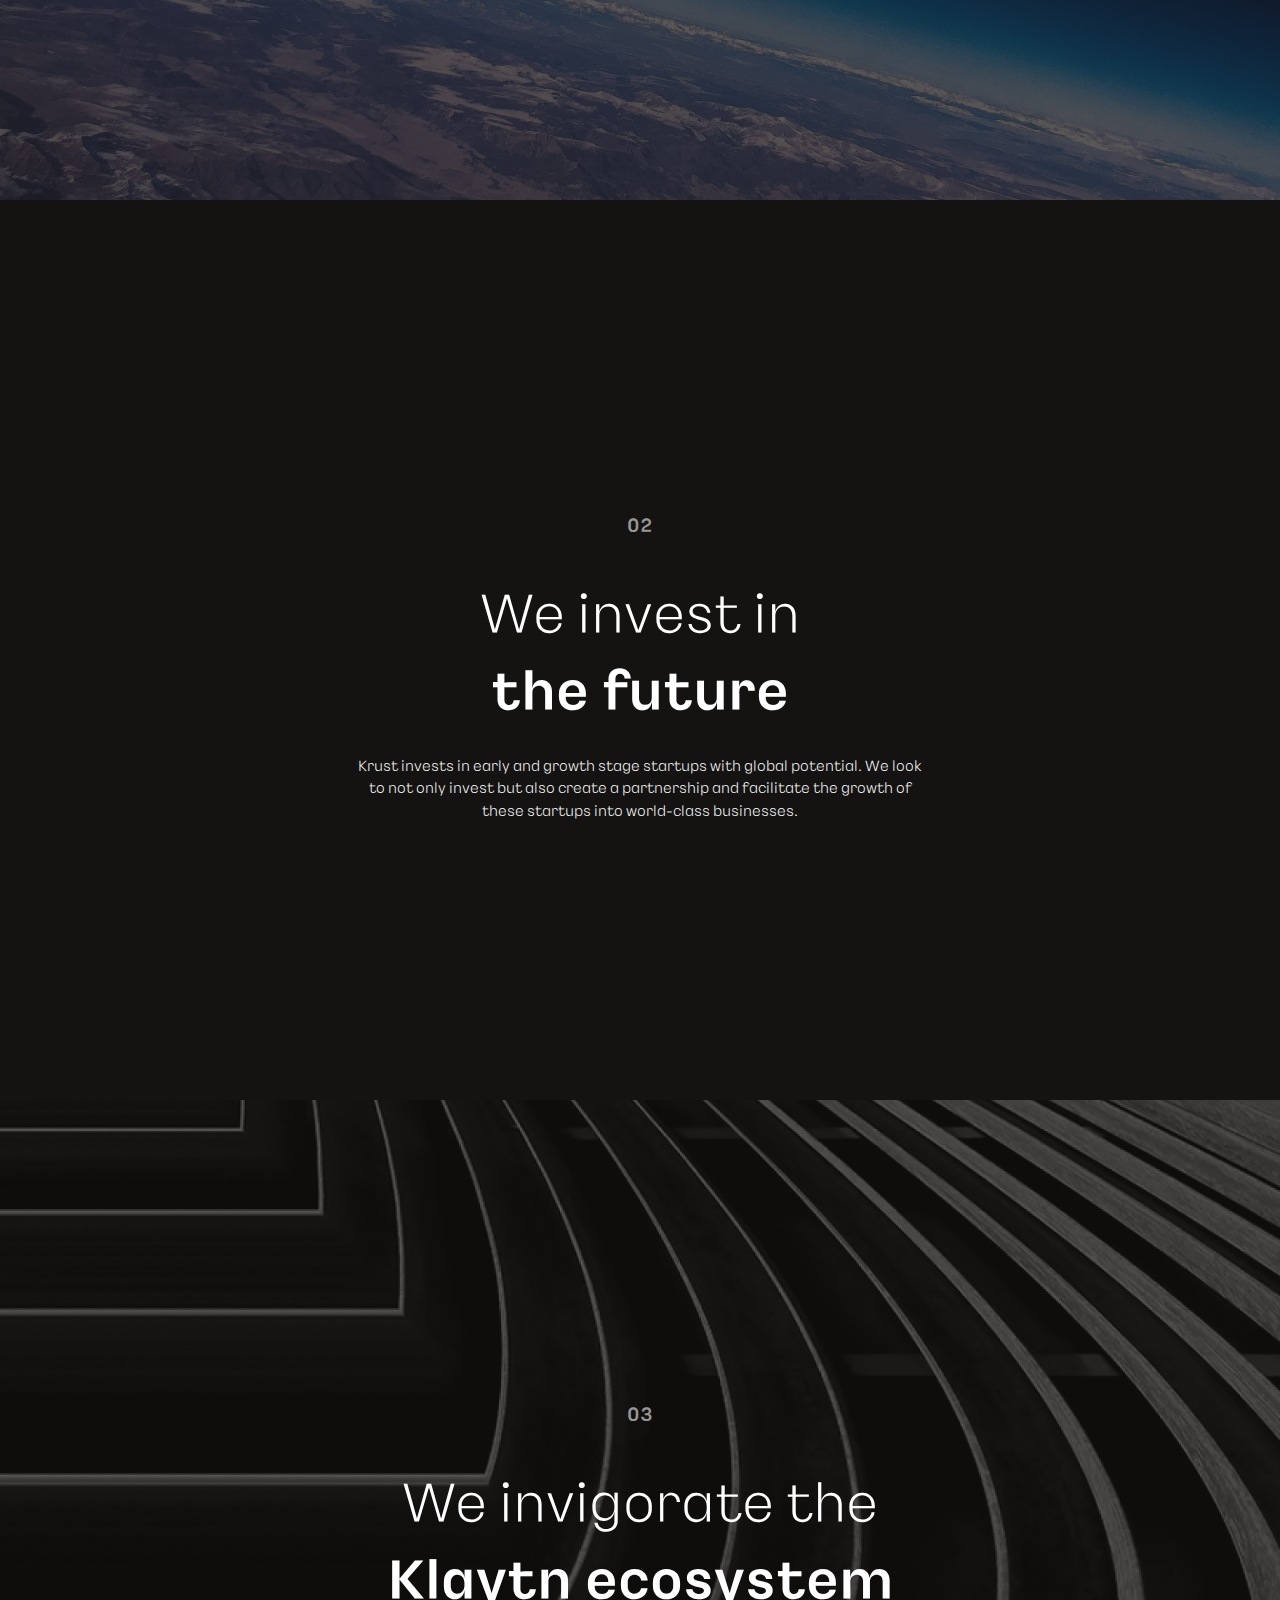
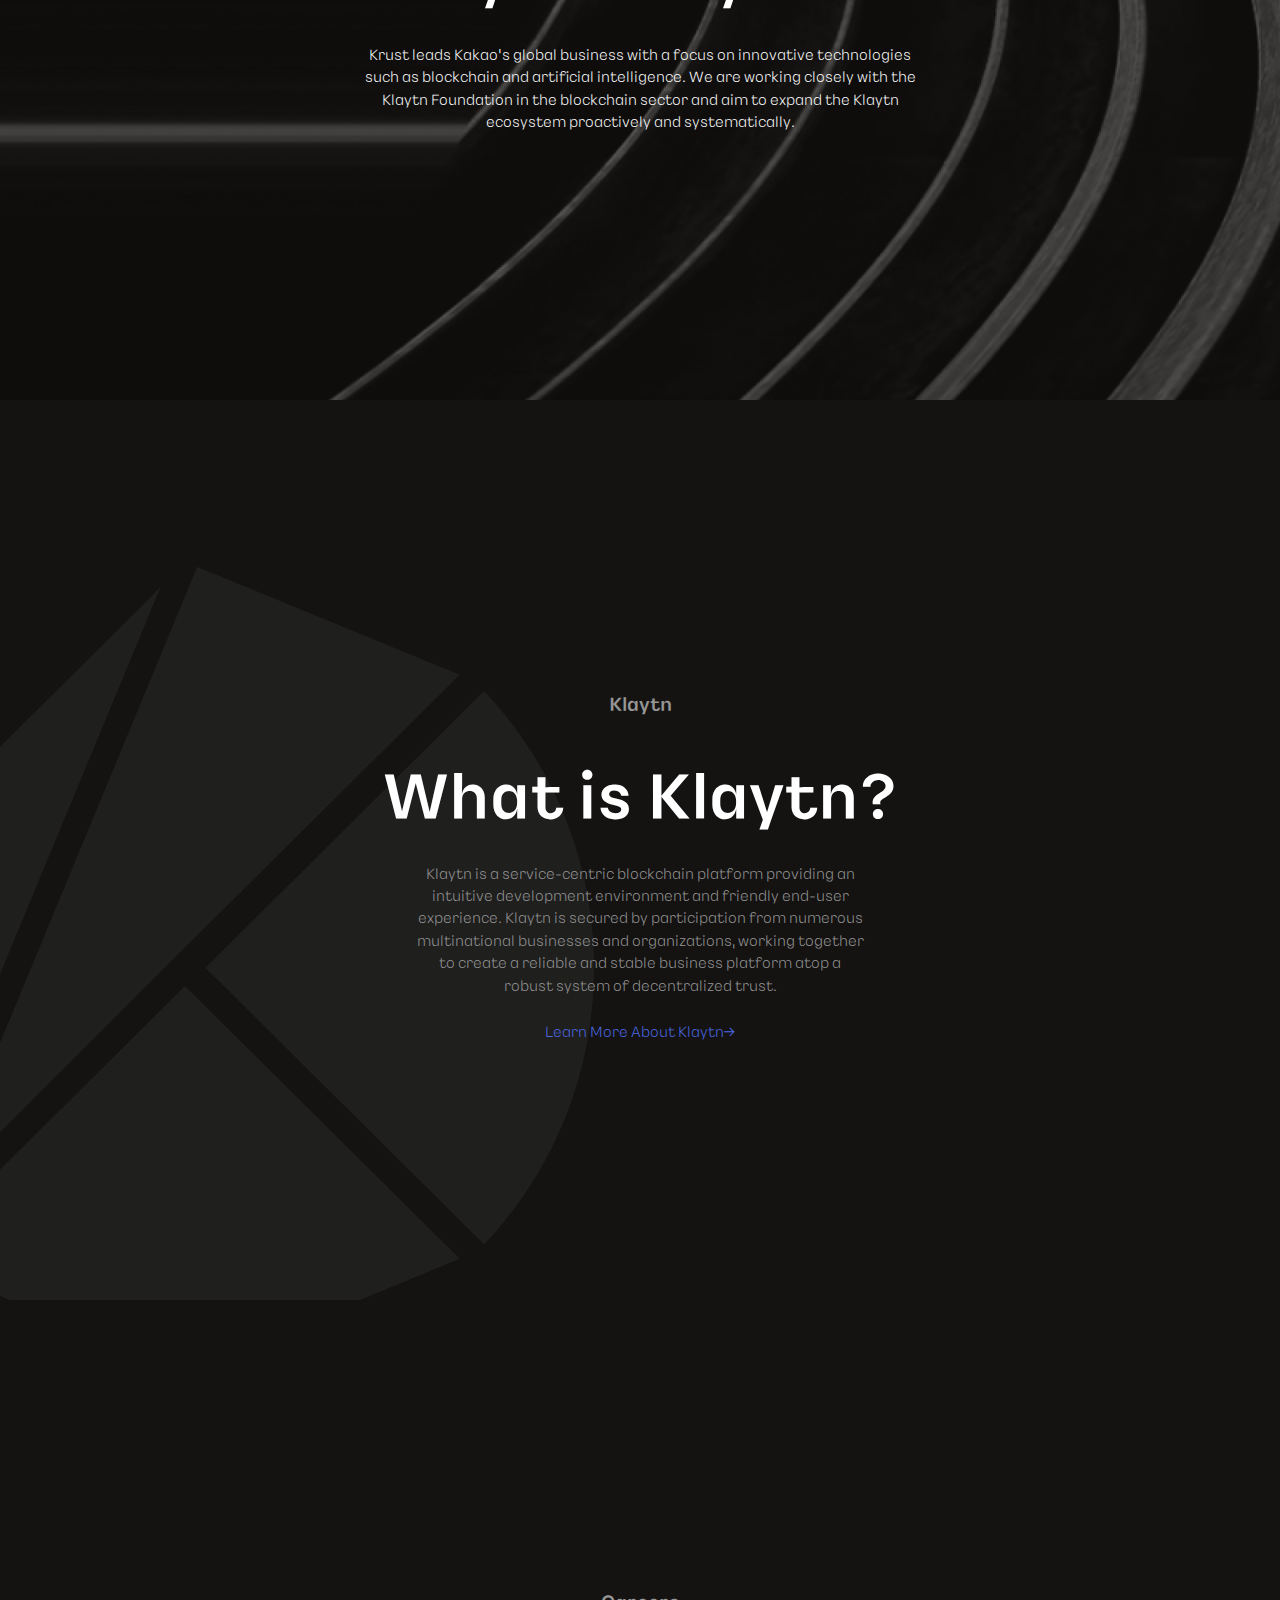
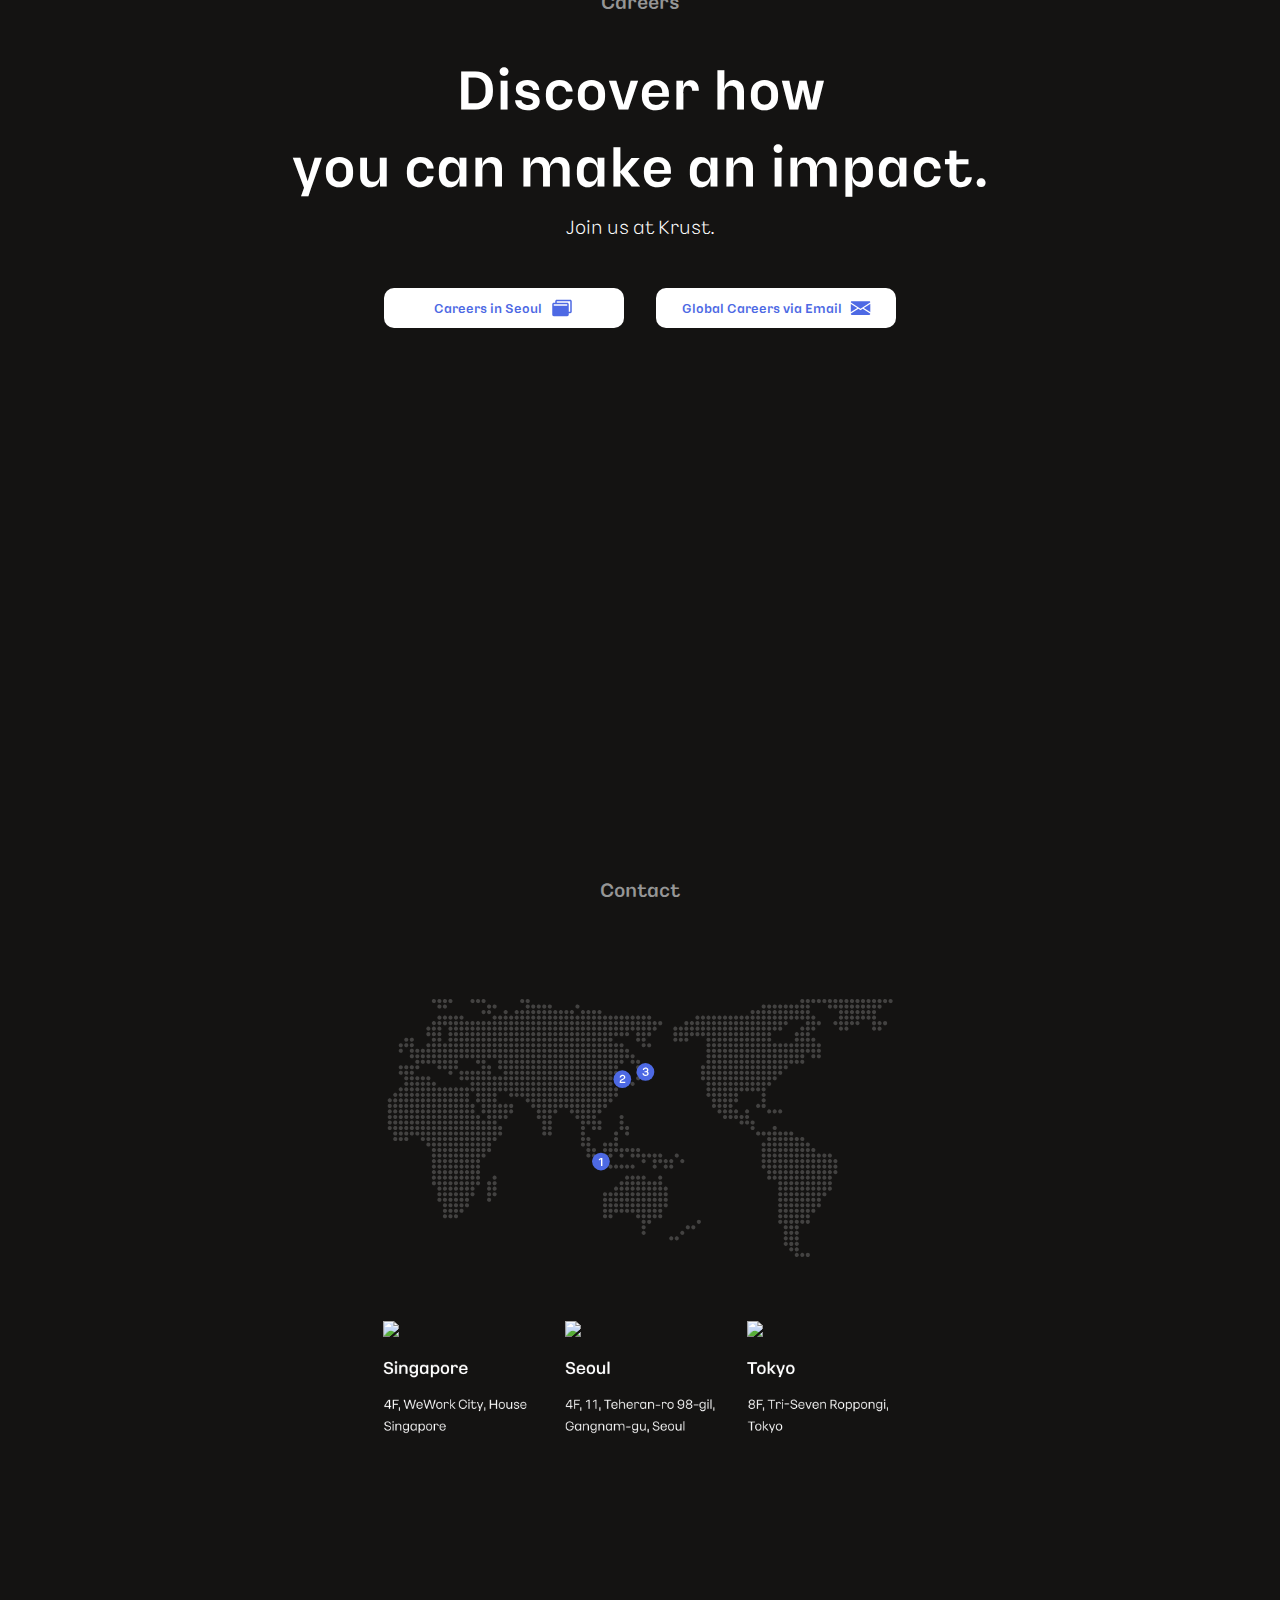
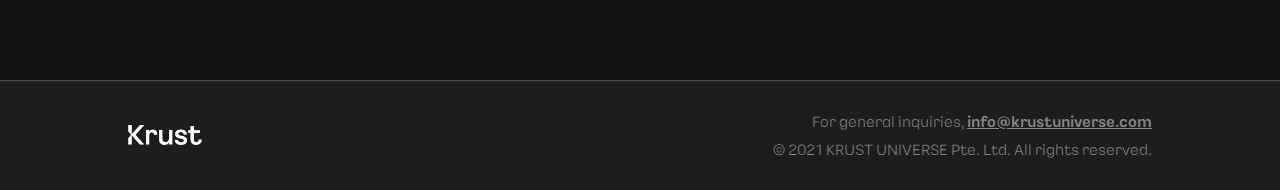
==== commit 3e32337d: "Krust Universe Pte Ltd" ====
--- a/index.html
+++ b/index.html
@@ -203,7 +203,7 @@
                         info@krustuniverse.com
                     </a></p>
                     <div class="plain-text" style="color:#898989; margin-bottom: 0.5rem;"> 
-                        © 2021 KRUST UNIVERSE, Inc. All rights reserved.
+                        © 2021 KRUST UNIVERSE Pte. Ltd. All rights reserved.
                     </div>
                 </div>
             </div>
--- a/style.css
+++ b/style.css
@@ -270,6 +270,7 @@
     }
     .location-descriptions {
         flex-direction: column;
+        align-items: flex-start;
     }
     .location-desc {
         margin:2rem;
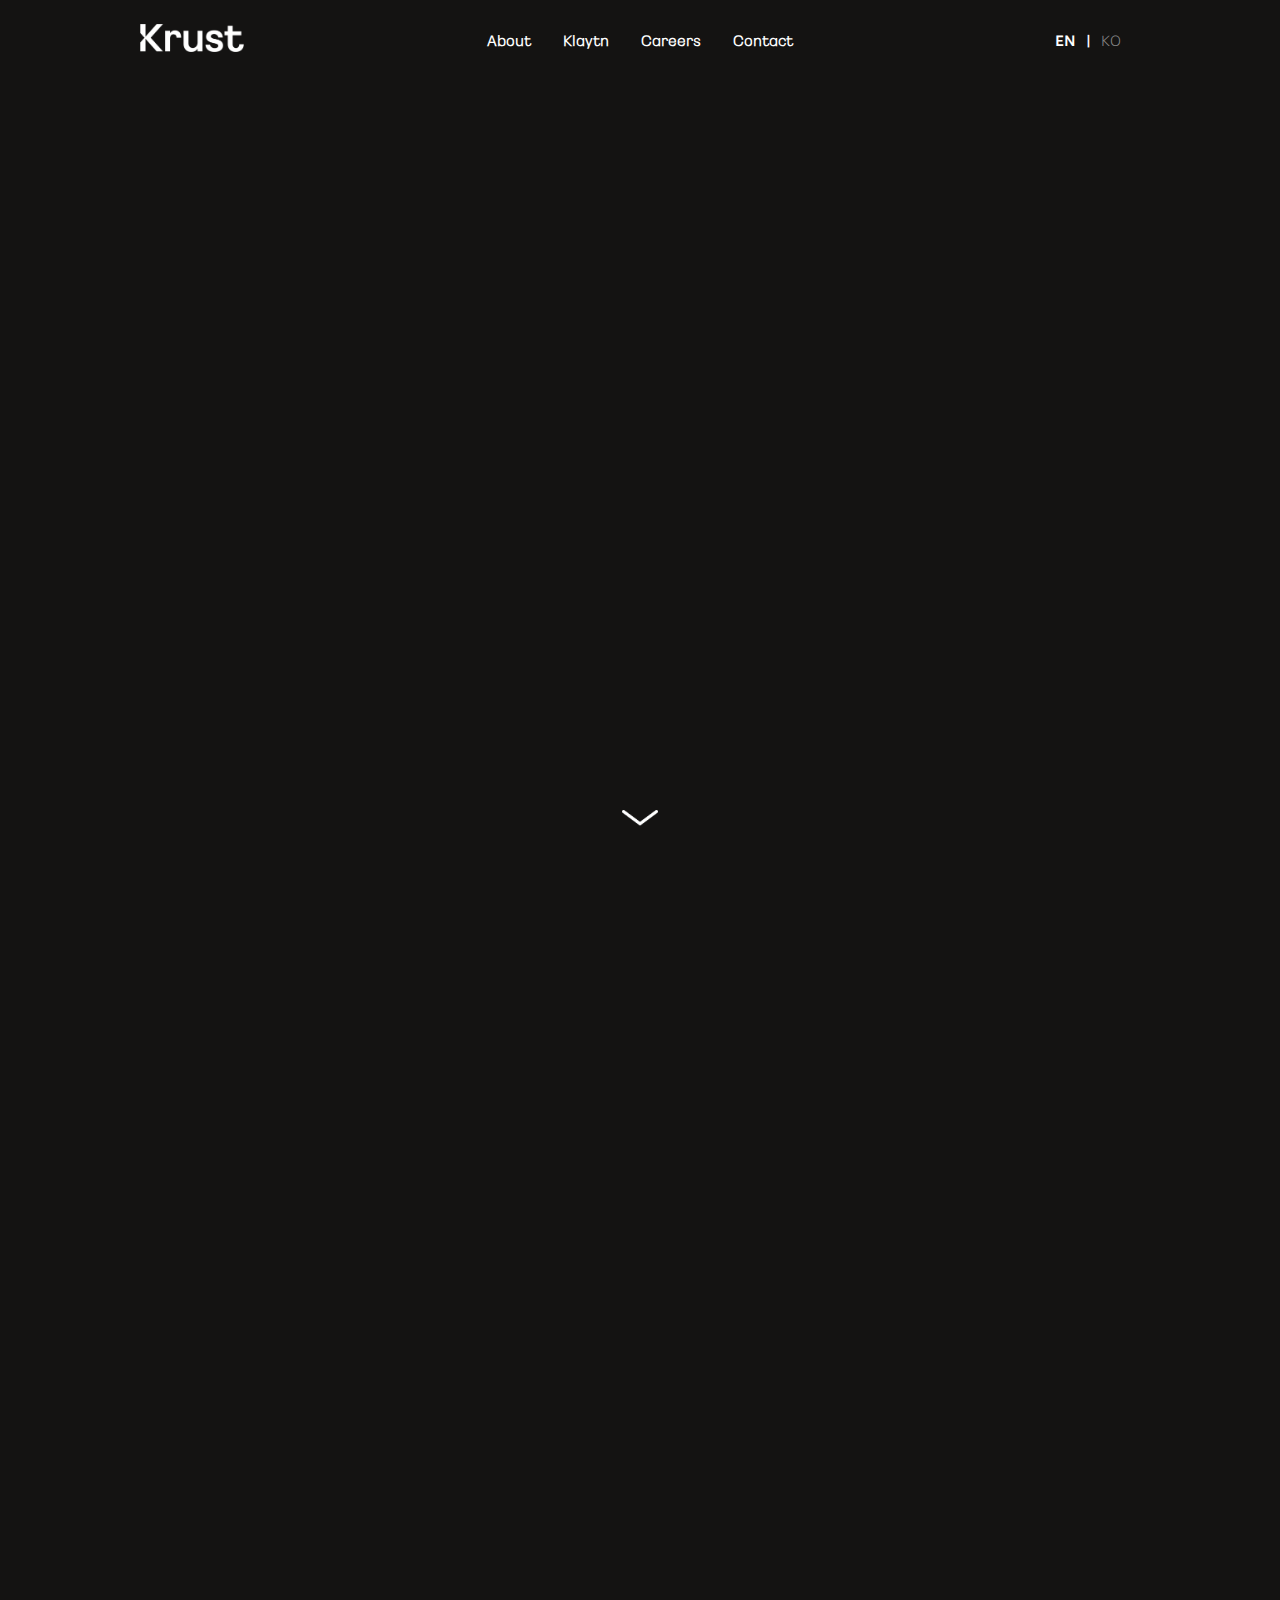
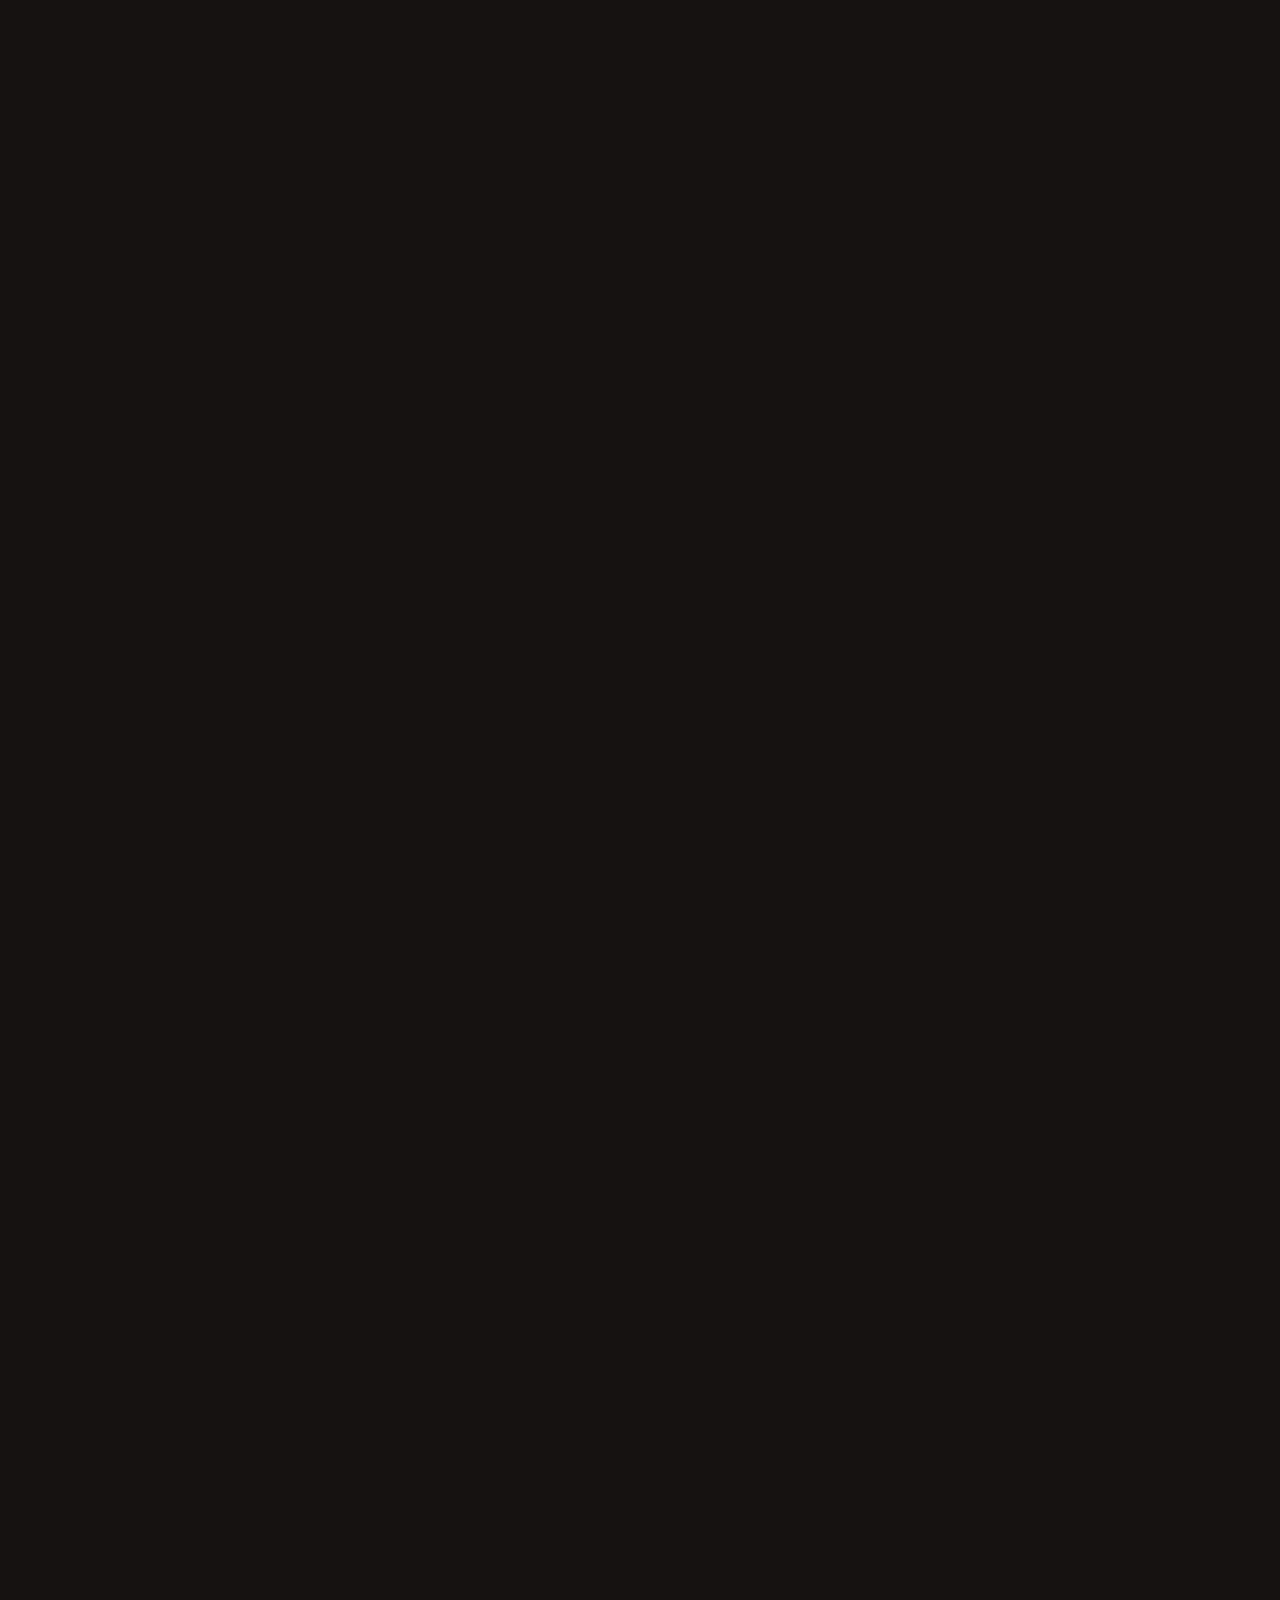
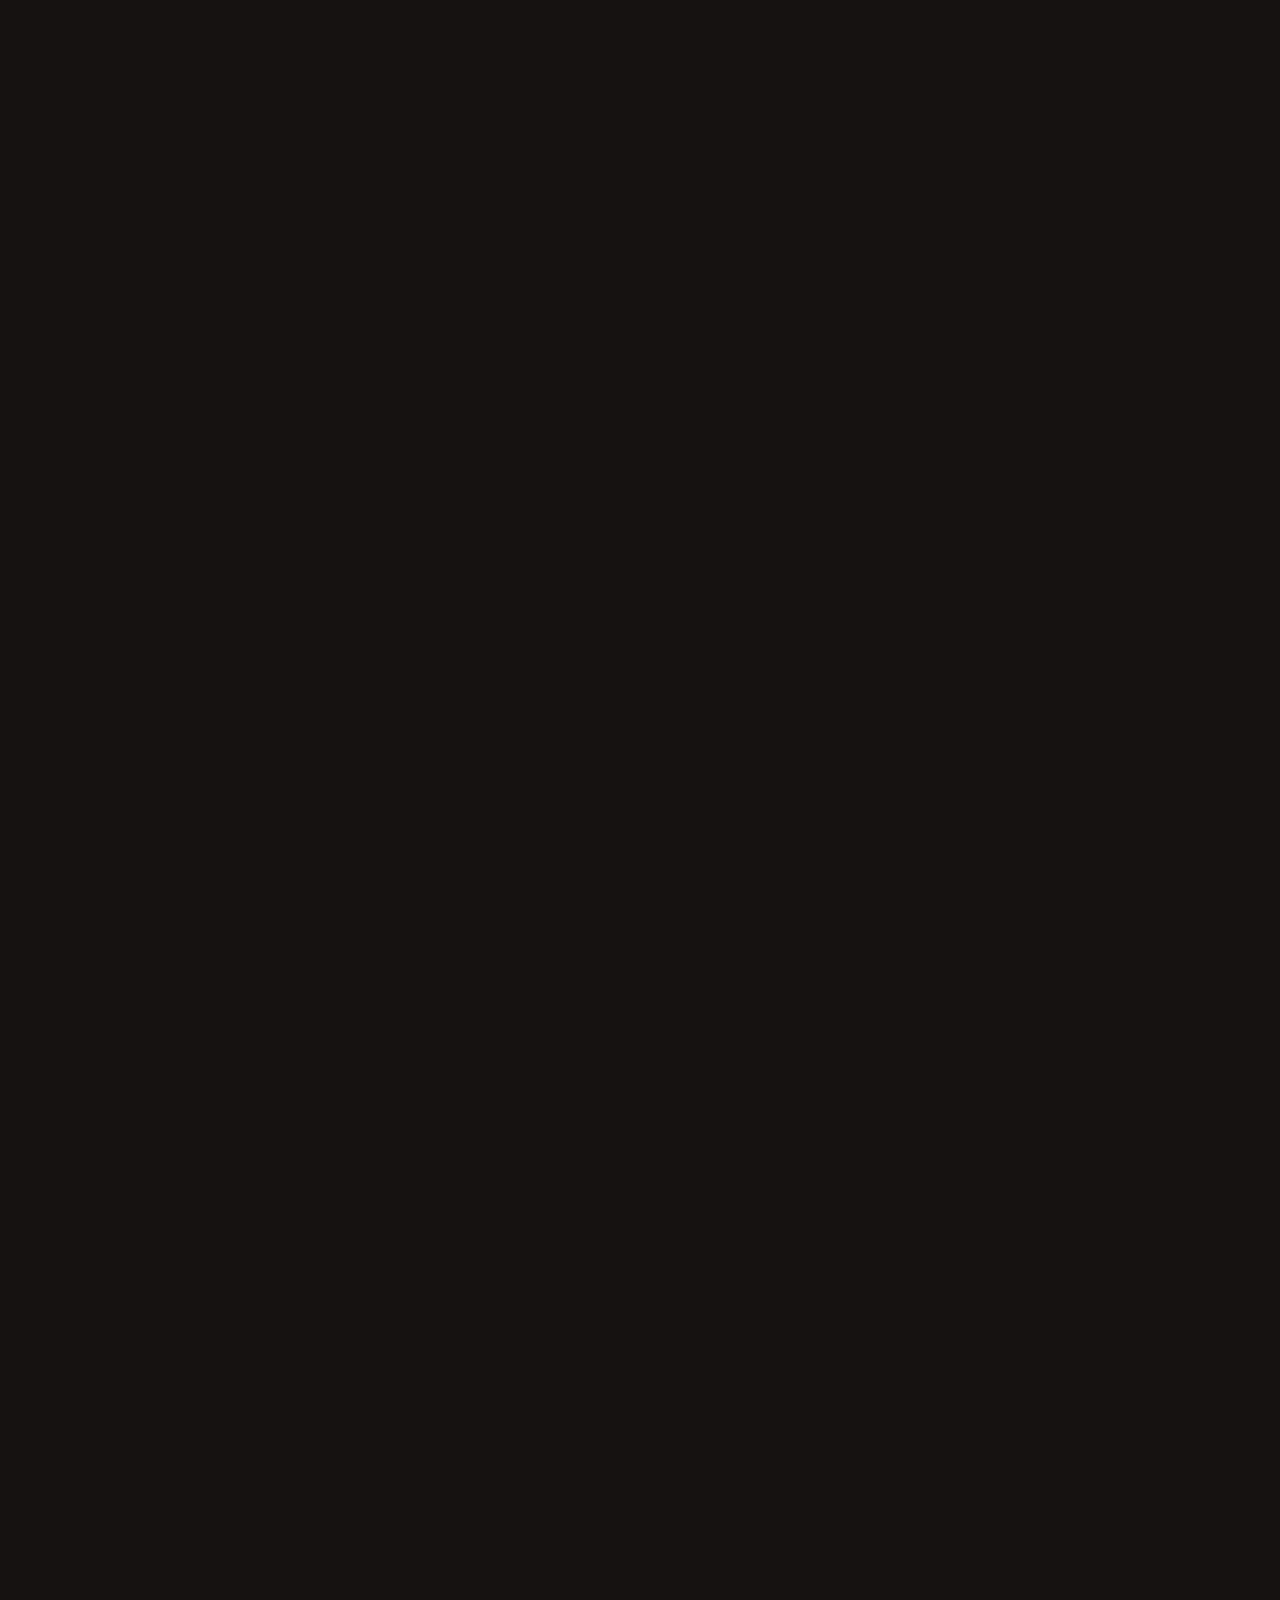
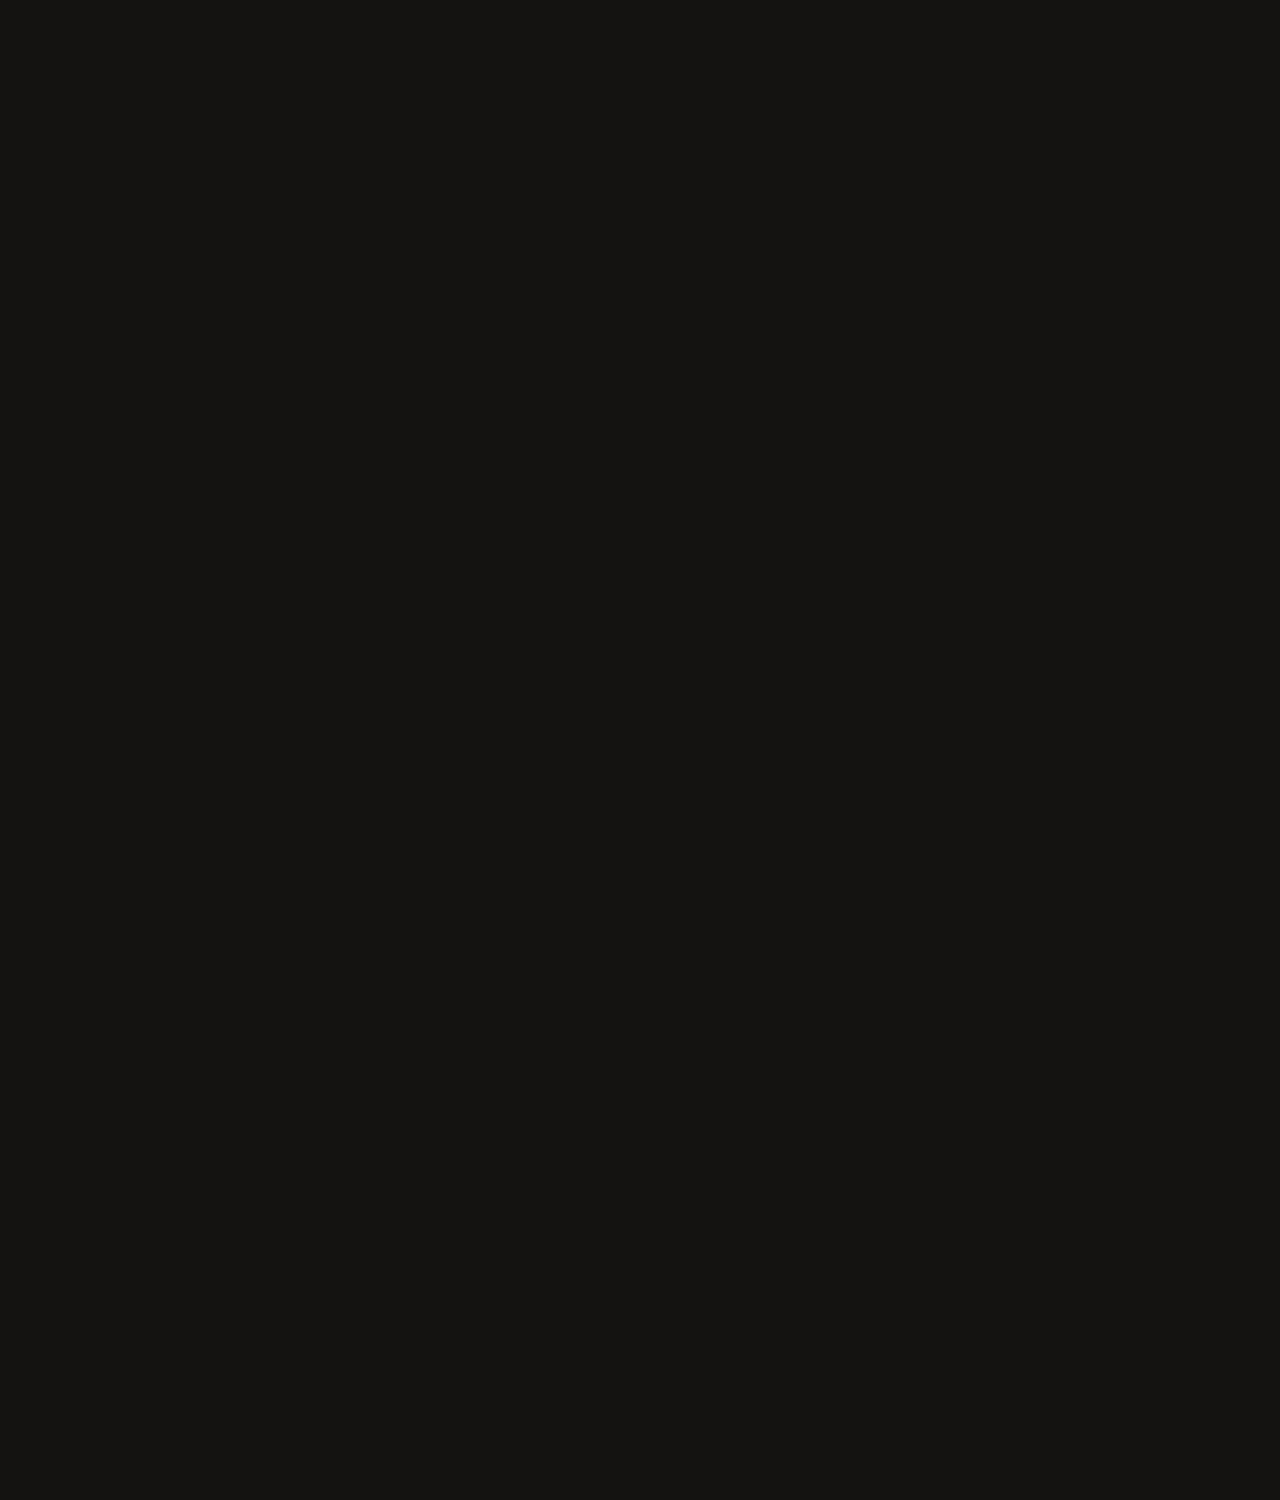
==== commit b003f5ea: "fullpage 적용" ====
--- a/index.html
+++ b/index.html
@@ -1,212 +1,259 @@
 <!DOCTYPE html>
-<html lang="en">
-    <head>
-        <meta charset="UTF-8">
-        <meta http-equiv="X-UA-Compatible" content="IE=edge,chrome=1" />
-        <meta name="viewport" content="width=device-width, initial-scale=1, maximum-scale=1, user-scalable=0" />
-        <title>Krust</title>
-        <link rel="shortcut icon" type="image/jpg" href="./img/fav.png"/>
-        <link rel="stylesheet" type="text/css" href="style.css"/>
-        <script src="script.js"></script>
-    </head>
-    <body>
-        <div class="header-base header">
-            <div class="header-content">
-                <a href="#Krust">
-                    <img style="height:28px;" src="./img/Krust_Logotype_W.png"/>
-                </a>
-            </div>
-            <div class="header-content plain-text">
-                <a href="#About01"><h2 id="menu-about">About</h2></a>
-                <a href="#Klaytn"><h2 id="menu-klaytn">Klaytn</h2></a>
-                <a href="#Careers"><h2 id="menu-careers">Careers</h2></a>
-                <a href="#Contact"><h2 id="menu-contact">Contact</h2></a>
-            </div>
-            <div class="header-content">
-                <div class="lang-button" id="lang-en" style="font-family: 'Kakaosmallbold';"onclick="changeLangToEn()">EN</div>
-                <h5 style="margin:0.5rem;">|</h5>
-                <div class="lang-button" id="lang-kr" style="color: #898989;" onclick="changeLangToKr()">KO</div>
-            </div>
-        </div>
-        <div class="header-base header-mobile">
-            <div style="margin-left: 2rem;" onclick="closeMobileMenu()">
-                <a href="#Krust"><img style="height:28px;" src="./img/Krust_Logotype_W.png"/></a>
-            </div>
-            <div style="display:flex;">
-                <div class="header-content-m plain-text">
-                    <div class="lang-button" id="lang-en-mobile" style="font-family: 'Kakaosmallbold';"onclick="changeLangToEn()">EN</div>
-                    <h5 style="margin:0.5rem;">|</h5>
-                    <div class="lang-button" id="lang-kr-mobile" style="color: #898989;" onclick="changeLangToKr()">KO</div>
-                </div>
-                <div class="header-menu-mobile" onclick="toggleMobileMenu()">
-                    <span class="header-menu-mobile-bar"></span>
-                    <span class="header-menu-mobile-bar"></span>
-                    <span class="header-menu-mobile-bar"></span>
-                </div>
-            </div>
-        </div>
-        <div id="menu-mobile">
-            <a href="#About01"><h2 onclick="closeMobileMenu()">About</h2></a>
-            <a href="#Klaytn"><h2 onclick="closeMobileMenu()">Klaytn</h2></a>
-            <a href="#Careers"><h2 onclick="closeMobileMenu()">Careers</h2></a>
-            <a href="#Contact"><h2 onclick="closeMobileMenu()">Contact</h2></a>
-        </div>
-        <div class="page" id="Krust">
-            <a href="#About01"><img id="arrow-down" src ="./img/arrow_down.png"/></a>
-            <video id="vid-pc" height="100%" autoplay muted loop> 
-                <source src="./vid/Krust_video-pc.mp4" type="video/mp4">
-                Please check your browser, your browser does not support the video tag.
-            </video>
-            <video id="vid-mobile" height="100%" poster="./vid/krust-m-frame1.png" autoplay muted loop playsinline webkit-playsinline> 
-                <source src="./vid/Krust_video-m.mp4" type="video/mp4">
-                <img src="./vid/krust-m.gif"/>
-            </video>
-        </div>
-        <div class="page" id="About01">
-            <div class="mini-heading">01</div>
-            <div class="heading-med">
-                We incubate
-                <div class="bold">global services</div>
-            </div>
-            <div class="content-desc plain-text en paragraph">
-                Krust incubates innovative startups that are building the next generation of groundbreaking technology applications. 
-                By enabling their growth and supporting their global expansion, we aim to contribute to the innovation of humanity.
-            </div>
-            <div class="content-desc plain-text kr paragraph">
-                Krust는 차세대 기술 기반 어플레케이션을 만드는 혁신적인 스타트업을 인큐베이팅합니다.
-                이들을 성장시키고 글로벌 시장으로 확장하게 함으로써 인류의 혁신에 기여하고자 합니다.
-            </div>
-        </div>
-        <div class="page" id="About02">
-            <div class="mini-heading">02</div>
-            <div class="heading-med ">
-                We invest in
-                <div class="bold">the future</div>
-            </div>
-            <div class="content-desc plain-text en paragraph">
-                Krust invests in early and growth stage startups with global potential. 
-                We look to not only invest but also create a partnership and facilitate the growth of these startups into world-class businesses.
-            </div>
-            <div class="content-desc plain-text kr paragraph">
-                Krust는 글로벌로 확장할 수 있는 잠재력을 가진 초기 성장단계의 스타트업을 발굴하여 투자합니다. 
-                또한, 해당기업과 파트너십을 구축하고 성장을 지원함으로써 세계적인 기업으로 발돋움하는 데에 보탬이 되고자 합니다.
-            </div>
-        </div>
-        <div class="page" id="About03">
-            <div class="mini-heading">03</div>
-            <div class="heading-med">
-                We invigorate the
-                <div class="bold">Klaytn ecosystem</div>
-            </div>
-            <div class="content-desc plain-text en paragraph">
-                Krust leads Kakao's global business with a focus on innovative technologies such as blockchain and artificial intelligence. 
-                We are working closely with the Klaytn Foundation in the blockchain sector and aim to expand the Klaytn ecosystem proactively and systematically.
-            </div>
-            <div class="content-desc plain-text kr paragraph">
-                Krust는 블록체인, 인공지능과 같은 혁신적인 기술을 바탕으로 카카오의 글로벌 비즈니스를 주도합니다.
-                블록체인 영역에서는 Klaytn 재단과 긴밀한 협력 관계를 구축하여 체계적으로 Klaytn 생태계를 확장하고자 합니다.
-            </div>
-        </div>
-        <div class="page" id="Klaytn">
-            <div class="mini-heading">Klaytn</div>
-            <div class="heading-big">
-                <div class="bold">What is Klaytn?</div>
-            </div>
-            <div class="klaytn-desc plain-text en paragraph">
-                Klaytn is a service-centric blockchain platform providing an intuitive development environment and friendly end-user experience. 
-                Klaytn is secured by participation from numerous multinational businesses and organizations, 
-                working together to create a reliable and stable business platform atop a robust system of decentralized trust. 
-            </div>
-            <div class="klaytn-desc plain-text kr paragraph">
-                Klaytn은 사용자 친화적인 경험과 직관적인 개발환경을 제공하는 서비스 중심의 블록체인 플랫폼입니다. 
-                Klaytn 플랫폼에는 세계적인 기업들이 함께 참여하여 신뢰성과 안정성을 바탕으로 실질적인 서비스를 개발하고 블록체인 대중화를 위해 함께 노력합니다.
-            </div>
-            <div class="klaytn-learnmore plain-text paragraph">
-                <a href="https://klaytn.foundation/" target="_blank">
-                    <div class="en">   
-                        Learn More About Klaytn->
-                    </div>
-                    <div class="kr">   
-                        Klaytn에 대해 더 알아보기->
-                    </div>
-                </a>
-                </div>
-        </div>
-        <div class="page" id="Careers">
-            <div class="mini-heading">Careers</div>
-            <div class="heading-med">
-                <div class="bold en">Discover how</div>
-                <div class="bold en">you can make an impact.</div>
-            </div>
-            <div class="heading-med">
-                <div class="bold kr">새로운 세계로 향하는 도약,</div>
-                <div class="bold kr">당신의 도전을 기다립니다.</div>
-            </div>
-            <div class="content-desc plain-text-big en">
-                Join us at Krust.
-            </div>
-            <div class="button-group">
-                <a href="https://krustuniverse.recruiter.co.kr" target="_blank">
-                    <div class="button-main bold">
-                        <div class="en">
-                            Careers in Seoul
-                        </div>
-                        <div class="kr">
-                            채용중인 공고 보기
-                        </div>
-                        <img class="icon-blue" src="./img/icon-page.svg"/>
-                        <img class="icon-white" src="./img/icon-page-white.svg"/>
-                    </div>
-                </a>
-                <a href="mailto:join@krustuniverse.com" target="_blank">
-                    <div class="button-main bold">
-                        <div class="en">
-                            Global Careers via Email
-                        </div>
-                        <div class="kr">
-                            글로벌 채용 지원하기
-                        </div>
-                        <img class="icon-blue" src="./img/icon-mail.svg"/>
-                        <img class="icon-white" src="./img/icon-mail-white.svg"/>
-                    </div>
-                </a>
-            </div>
-        </div>
-        <div class="page-long" id="Contact">
-            <div class="mini-heading">Contact</div>
-            <img class="locations" src="./img/Frame.svg"/>
-            <div class="location-descriptions">
-                <div class="location-desc">
-                    <img class="loc-num" src="./img/locations/1-num.png"/>
-                    <img class="loc-txt" style="margin-right: 2rem;" src="./img/locations/1-text.png"/>
-                </div>
-                <div class="location-desc">
-                    <img class="loc-num" src="./img/locations/2-num.png"/>
-                    <img class="loc-txt" style="margin-right: 2rem;" src="./img/locations/2-text.png"/>
-                </div>
-                <div class="location-desc">
-                    <img class="loc-num" src="./img/locations/3-num.png"/>
-                    <img class="loc-txt" src="./img/locations/3-text.png"/>
-                </div>
-            </div>
-        </div>
-        <div id="footer">
-            <div class="footer-content">
-                <div style="display: flex;">
-                    <img style="height:20px;" src="./img/Krust_Logotype_W.png"/>
-                </div>
-                <div class="footer-right plain-text" style="color:#898989">
-                    <br class="br-mobileonly">
-                    <p style="margin: 0.5rem 0;">
-                    For general inquiries,
-                    <a class="bold" style="text-decoration: underline;" href="mailto:info@krustuniverse.com">
-                        info@krustuniverse.com
-                    </a></p>
-                    <div class="plain-text" style="color:#898989; margin-bottom: 0.5rem;"> 
-                        © 2021 KRUST UNIVERSE Pte. Ltd. All rights reserved.
-                    </div>
-                </div>
-            </div>
-        </div>
-    </body>
+<html xmlns="http://www.w3.org/1999/xhtml">
+
+<head>
+  <meta http-equiv="Content-Type" content="text/html; charset=utf-8" />
+  <meta http-equiv="X-UA-Compatible" content="IE=edge,chrome=1" />
+  <meta name="viewport" content="width=device-width, initial-scale=1, maximum-scale=1, user-scalable=0" />
+  <title>Krust</title>
+  <link rel="shortcut icon" type="image/jpg" href="./img/fav.png"/>
+
+  <link rel="stylesheet" type="text/css" href="style.css"/>
+  <link rel="stylesheet" type="text/css" href="stylesheets/fullpage.css"/>
+
+  <!--  <script src="script.js"></script>-->
+  <script type="text/javascript" src="js/jquery-3.4.1.js"></script>
+</head>
+<body>
+
+<div id="head">
+  <div class="header-base header">
+    <div class="header-content">
+      <a href="#p1">
+        <img style="height:28px;" src="./img/Krust_Logotype_W.png"/>
+      </a>
+    </div>
+    <div class="header-content plain-text">
+      <a href="#p1"><h2 id="menu-about">About</h2></a>
+      <a href="#p5"><h2 id="menu-klaytn">Klaytn</h2></a>
+      <a href="#p6"><h2 id="menu-careers">Careers</h2></a>
+      <a href="#p7"><h2 id="menu-contact">Contact</h2></a>
+    </div>
+    <div class="header-content">
+      <div class="lang-button" id="lang-en" style="font-family: 'Kakaosmallbold';"onclick="changeLangToEn()">EN</div>
+      <h5 style="margin:0.5rem;">|</h5>
+      <div class="lang-button" id="lang-kr" style="color: #898989;" onclick="changeLangToKr()">KO</div>
+    </div>
+  </div>
+  <div class="header-base header-mobile">
+    <div style="margin-left: 2rem;" onclick="closeMobileMenu()">
+      <a href="#Krust"><img style="height:28px;" src="./img/Krust_Logotype_W.png"/></a>
+    </div>
+    <div style="display:flex;">
+      <div class="header-content-m plain-text">
+        <div class="lang-button" id="lang-en-mobile" style="font-family: 'Kakaosmallbold';"onclick="changeLangToEn()">EN</div>
+        <h5 style="margin:0.5rem;">|</h5>
+        <div class="lang-button" id="lang-kr-mobile" style="color: #898989;" onclick="changeLangToKr()">KO</div>
+      </div>
+      <div class="header-menu-mobile" onclick="toggleMobileMenu()">
+        <span class="header-menu-mobile-bar"></span>
+        <span class="header-menu-mobile-bar"></span>
+        <span class="header-menu-mobile-bar"></span>
+      </div>
+    </div>
+  </div>
+  <div id="menu-mobile">
+    <a href="#p1"><h2 onclick="closeMobileMenu()">About</h2></a>
+    <a href="#p5"><h2 onclick="closeMobileMenu()">Klaytn</h2></a>
+    <a href="#p6"><h2 onclick="closeMobileMenu()">Careers</h2></a>
+    <a href="#p7"><h2 onclick="closeMobileMenu()">Contact</h2></a>
+  </div>
+</div>
+
+<div id="fullpage">
+  <div class="section " id="section0">
+    <div class="page" id="Krust">
+      <a href="#p2"><img id="arrow-down" src ="./img/arrow_down.png"/></a>
+      <video id="vid-pc" height="100%" autoplay muted loop>
+        <source src="./vid/Krust_video-pc.mp4" type="video/mp4">
+        Please check your browser, your browser does not support the video tag.
+      </video>
+      <video id="vid-mobile" height="100%" poster="./vid/krust-m-frame1.png" autoplay muted loop playsinline webkit-playsinline>
+        <source src="./vid/Krust_video-m.mp4" type="video/mp4">
+        <img src="./vid/krust-m.gif"/>
+      </video>
+    </div>
+  </div>
+
+  <div class="section" id="section1">
+    <div class="page" id="About01">
+      <div class="mini-heading">01</div>
+      <div class="heading-med">
+        We incubate
+        <div class="bold">global services</div>
+      </div>
+      <div class="content-desc plain-text en paragraph">
+        Krust incubates innovative startups that are building the next generation of groundbreaking technology applications.
+        By enabling their growth and supporting their global expansion, we aim to contribute to the innovation of humanity.
+      </div>
+      <div class="content-desc plain-text kr paragraph">
+        Krust는 차세대 기술 기반 어플레케이션을 만드는 혁신적인 스타트업을 인큐베이팅합니다.
+        이들을 성장시키고 글로벌 시장으로 확장하게 함으로써 인류의 혁신에 기여하고자 합니다.
+      </div>
+    </div>
+  </div>
+
+  <div class="section" id="section2">
+    <div class="page" id="About02">
+      <div class="mini-heading">02</div>
+      <div class="heading-med ">
+        We invest in
+        <div class="bold">the future</div>
+      </div>
+      <div class="content-desc plain-text en paragraph">
+        Krust invests in early and growth stage startups with global potential.
+        We look to not only invest but also create a partnership and facilitate the growth of these startups into world-class businesses.
+      </div>
+      <div class="content-desc plain-text kr paragraph">
+        Krust는 글로벌로 확장할 수 있는 잠재력을 가진 초기 성장단계의 스타트업을 발굴하여 투자합니다.
+        또한, 해당기업과 파트너십을 구축하고 성장을 지원함으로써 세계적인 기업으로 발돋움하는 데에 보탬이 되고자 합니다.
+      </div>
+    </div>
+  </div>
+
+  <div class="section" id="section3">
+    <div class="page" id="About03">
+      <div class="mini-heading">03</div>
+      <div class="heading-med">
+        We invigorate the
+        <div class="bold">Klaytn ecosystem</div>
+      </div>
+      <div class="content-desc plain-text en paragraph">
+        Krust leads Kakao's global business with a focus on innovative technologies such as blockchain and artificial intelligence.
+        We are working closely with the Klaytn Foundation in the blockchain sector and aim to expand the Klaytn ecosystem proactively and systematically.
+      </div>
+      <div class="content-desc plain-text kr paragraph">
+        Krust는 블록체인, 인공지능과 같은 혁신적인 기술을 바탕으로 카카오의 글로벌 비즈니스를 주도합니다.
+        블록체인 영역에서는 Klaytn 재단과 긴밀한 협력 관계를 구축하여 체계적으로 Klaytn 생태계를 확장하고자 합니다.
+      </div>
+    </div>
+  </div>
+
+  <div class="section" id="section4">
+    <div class="page" id="Klaytn">
+      <div class="mini-heading">Klaytn</div>
+      <div class="heading-big">
+        <div class="bold">What is Klaytn?</div>
+      </div>
+      <div class="klaytn-desc plain-text en paragraph">
+        Klaytn is a service-centric blockchain platform providing an intuitive development environment and friendly end-user experience.
+        Klaytn is secured by participation from numerous multinational businesses and organizations,
+        working together to create a reliable and stable business platform atop a robust system of decentralized trust.
+      </div>
+      <div class="klaytn-desc plain-text kr paragraph">
+        Klaytn은 사용자 친화적인 경험과 직관적인 개발환경을 제공하는 서비스 중심의 블록체인 플랫폼입니다.
+        Klaytn 플랫폼에는 세계적인 기업들이 함께 참여하여 신뢰성과 안정성을 바탕으로 실질적인 서비스를 개발하고 블록체인 대중화를 위해 함께 노력합니다.
+      </div>
+      <div class="klaytn-learnmore plain-text paragraph">
+        <a href="https://klaytn.foundation/" target="_blank">
+          <div class="en">
+            Learn More About Klaytn->
+          </div>
+          <div class="kr">
+            Klaytn에 대해 더 알아보기->
+          </div>
+        </a>
+      </div>
+    </div>
+  </div>
+
+  <div class="section" id="section5">
+    <div class="page" id="Careers">
+      <div class="mini-heading">Careers</div>
+      <div class="heading-med">
+        <div class="bold en">Discover how</div>
+        <div class="bold en">you can make an impact.</div>
+      </div>
+      <div class="heading-med">
+        <div class="bold kr">새로운 세계로 향하는 도약,</div>
+        <div class="bold kr">당신의 도전을 기다립니다.</div>
+      </div>
+      <div class="content-desc plain-text-big en">
+        Join us at Krust.
+      </div>
+      <div class="button-group">
+        <a href="https://krustuniverse.recruiter.co.kr" target="_blank">
+          <div class="button-main bold">
+            <div class="en">
+              Careers in Seoul
+            </div>
+            <div class="kr">
+              채용중인 공고 보기
+            </div>
+            <img class="icon-blue" src="./img/icon-page.svg"/>
+            <img class="icon-white" src="./img/icon-page-white.svg"/>
+          </div>
+        </a>
+        <a href="mailto:join@krustuniverse.com" target="_blank">
+          <div class="button-main bold">
+            <div class="en">
+              Global Careers via Email
+            </div>
+            <div class="kr">
+              글로벌 채용 지원하기
+            </div>
+            <img class="icon-blue" src="./img/icon-mail.svg"/>
+            <img class="icon-white" src="./img/icon-mail-white.svg"/>
+          </div>
+        </a>
+      </div>
+    </div>
+  </div>
+
+  <div class="section" id="section6">
+    <div class="page-long" id="Contact">
+      <div class="mini-heading">Contact</div>
+      <img class="locations" src="./img/Frame.svg"/>
+      <div class="location-descriptions">
+        <div class="location-desc">
+          <img class="loc-num" src="./img/locations/1-num.png"/>
+          <img class="loc-txt" style="margin-right: 2rem;" src="./img/locations/1-text.png"/>
+        </div>
+        <div class="location-desc">
+          <img class="loc-num" src="./img/locations/2-num.png"/>
+          <img class="loc-txt" style="margin-right: 2rem;" src="./img/locations/2-text.png"/>
+        </div>
+        <div class="location-desc">
+          <img class="loc-num" src="./img/locations/3-num.png"/>
+          <img class="loc-txt" src="./img/locations/3-text.png"/>
+        </div>
+      </div>
+    </div>
+
+    <div id="footer">
+      <div class="footer-content">
+        <div style="display: flex;">
+          <img style="height:20px;" src="./img/Krust_Logotype_W.png"/>
+        </div>
+        <div class="footer-right plain-text" style="color:#898989">
+          <br class="br-mobileonly">
+          <p style="margin: 0.5rem 0;">
+            For general inquiries,
+            <a class="bold" style="text-decoration: underline;" href="mailto:info@krustuniverse.com">
+              info@krustuniverse.com
+            </a></p>
+          <div class="plain-text" style="color:#898989; margin-bottom: 0.5rem;">
+            © 2021 KRUST UNIVERSE Pte. Ltd. All rights reserved.
+          </div>
+        </div>
+      </div>
+    </div>
+  </div>
+
+</div>
+
+<script type="text/javascript" src="js/scrolloverflow.js"></script>
+<script type="text/javascript" src="js/fullpage.js"></script>
+<!--<script type="text/javascript" src="examples.js"></script>-->
+
+<script type="text/javascript">
+  var myFullpage = new fullpage('#fullpage', {
+    anchors: ['p1', 'p2', 'p3', 'p4', 'p5', 'p6', 'p7'],
+    licenseKey: 'AB03B124-B25549D5-B77EC6BC-4696502B',
+    sectionsColor: ['#141312', '#141312', '#141312', '#141312', '#141312', '#141312', '#141312'],
+    scrollOverflow: true
+  });
+</script>
+
+</body>
 </html>--- a/stylesheets/fullpage.css
+++ b/stylesheets/fullpage.css
@@ -0,0 +1,237 @@
+/*!
+ * fullPage 3.1.2
+ * https://github.com/alvarotrigo/fullPage.js
+ *
+ * @license GPLv3 for open source use only
+ * or Fullpage Commercial License for commercial use
+ * http://alvarotrigo.com/fullPage/pricing/
+ *
+ * Copyright (C) 2018 http://alvarotrigo.com/fullPage - A project by Alvaro Trigo
+ */
+html.fp-enabled,
+.fp-enabled body {
+    margin: 0;
+    padding: 0;
+    overflow:hidden;
+
+    /*Avoid flicker on slides transitions for mobile phones #336 */
+    -webkit-tap-highlight-color: rgba(0,0,0,0);
+}
+.fp-section {
+    position: relative;
+    -webkit-box-sizing: border-box; /* Safari<=5 Android<=3 */
+    -moz-box-sizing: border-box; /* <=28 */
+    box-sizing: border-box;
+}
+.fp-slide {
+    float: left;
+}
+.fp-slide, .fp-slidesContainer {
+    height: 100%;
+    display: block;
+}
+.fp-slides {
+    z-index:1;
+    height: 100%;
+    overflow: hidden;
+    position: relative;
+    -webkit-transition: all 0.3s ease-out; /* Safari<=6 Android<=4.3 */
+    transition: all 0.3s ease-out;
+}
+.fp-section.fp-table, .fp-slide.fp-table {
+    display: table;
+    table-layout:fixed;
+    width: 100%;
+}
+.fp-tableCell {
+    display: table-cell;
+    vertical-align: middle;
+    width: 100%;
+    height: 100%;
+}
+.fp-slidesContainer {
+    float: left;
+    position: relative;
+}
+.fp-controlArrow {
+    -webkit-user-select: none; /* webkit (safari, chrome) browsers */
+    -moz-user-select: none; /* mozilla browsers */
+    -khtml-user-select: none; /* webkit (konqueror) browsers */
+    -ms-user-select: none; /* IE10+ */
+    position: absolute;
+    z-index: 4;
+    top: 50%;
+    cursor: pointer;
+    width: 0;
+    height: 0;
+    border-style: solid;
+    margin-top: -38px;
+    -webkit-transform: translate3d(0,0,0);
+    -ms-transform: translate3d(0,0,0);
+    transform: translate3d(0,0,0);
+}
+.fp-controlArrow.fp-prev {
+    left: 15px;
+    width: 0;
+    border-width: 38.5px 34px 38.5px 0;
+    border-color: transparent #fff transparent transparent;
+}
+.fp-controlArrow.fp-next {
+    right: 15px;
+    border-width: 38.5px 0 38.5px 34px;
+    border-color: transparent transparent transparent #fff;
+}
+.fp-scrollable {
+    overflow: hidden;
+    position: relative;
+}
+.fp-scroller{
+    overflow: hidden;
+}
+.iScrollIndicator{
+    border: 0 !important;
+}
+.fp-notransition {
+    -webkit-transition: none !important;
+    transition: none !important;
+}
+#fp-nav {
+    position: fixed;
+    z-index: 100;
+    top: 50%;
+    opacity: 1;
+    transform: translateY(-50%);
+    -ms-transform: translateY(-50%);
+    -webkit-transform: translate3d(0,-50%,0);
+}
+#fp-nav.fp-right {
+    right: 17px;
+}
+#fp-nav.fp-left {
+    left: 17px;
+}
+.fp-slidesNav{
+    position: absolute;
+    z-index: 4;
+    opacity: 1;
+    -webkit-transform: translate3d(0,0,0);
+    -ms-transform: translate3d(0,0,0);
+    transform: translate3d(0,0,0);
+    left: 0 !important;
+    right: 0;
+    margin: 0 auto !important;
+}
+.fp-slidesNav.fp-bottom {
+    bottom: 17px;
+}
+.fp-slidesNav.fp-top {
+    top: 17px;
+}
+#fp-nav ul,
+.fp-slidesNav ul {
+  margin: 0;
+  padding: 0;
+}
+#fp-nav ul li,
+.fp-slidesNav ul li {
+    display: block;
+    width: 14px;
+    height: 13px;
+    margin: 7px;
+    position:relative;
+}
+.fp-slidesNav ul li {
+    display: inline-block;
+}
+#fp-nav ul li a,
+.fp-slidesNav ul li a {
+    display: block;
+    position: relative;
+    z-index: 1;
+    width: 100%;
+    height: 100%;
+    cursor: pointer;
+    text-decoration: none;
+}
+#fp-nav ul li a.active span,
+.fp-slidesNav ul li a.active span,
+#fp-nav ul li:hover a.active span,
+.fp-slidesNav ul li:hover a.active span{
+    height: 12px;
+    width: 12px;
+    margin: -6px 0 0 -6px;
+    border-radius: 100%;
+ }
+#fp-nav ul li a span,
+.fp-slidesNav ul li a span {
+    border-radius: 50%;
+    position: absolute;
+    z-index: 1;
+    height: 4px;
+    width: 4px;
+    border: 0;
+    background: #333;
+    left: 50%;
+    top: 50%;
+    margin: -2px 0 0 -2px;
+    -webkit-transition: all 0.1s ease-in-out;
+    -moz-transition: all 0.1s ease-in-out;
+    -o-transition: all 0.1s ease-in-out;
+    transition: all 0.1s ease-in-out;
+}
+#fp-nav ul li:hover a span,
+.fp-slidesNav ul li:hover a span{
+    width: 10px;
+    height: 10px;
+    margin: -5px 0px 0px -5px;
+}
+#fp-nav ul li .fp-tooltip {
+    position: absolute;
+    top: -2px;
+    color: #fff;
+    font-size: 14px;
+    font-family: arial, helvetica, sans-serif;
+    white-space: nowrap;
+    max-width: 220px;
+    overflow: hidden;
+    display: block;
+    opacity: 0;
+    width: 0;
+    cursor: pointer;
+}
+#fp-nav ul li:hover .fp-tooltip,
+#fp-nav.fp-show-active a.active + .fp-tooltip {
+    -webkit-transition: opacity 0.2s ease-in;
+    transition: opacity 0.2s ease-in;
+    width: auto;
+    opacity: 1;
+}
+#fp-nav ul li .fp-tooltip.fp-right {
+    right: 20px;
+}
+#fp-nav ul li .fp-tooltip.fp-left {
+    left: 20px;
+}
+.fp-auto-height.fp-section,
+.fp-auto-height .fp-slide,
+.fp-auto-height .fp-tableCell{
+    height: auto !important;
+}
+
+.fp-responsive .fp-auto-height-responsive.fp-section,
+.fp-responsive .fp-auto-height-responsive .fp-slide,
+.fp-responsive .fp-auto-height-responsive .fp-tableCell {
+    height: auto !important;
+}
+
+/*Only display content to screen readers*/
+.fp-sr-only{
+    position: absolute;
+    width: 1px;
+    height: 1px;
+    padding: 0;
+    overflow: hidden;
+    clip: rect(0, 0, 0, 0);
+    white-space: nowrap;
+    border: 0;
+}
